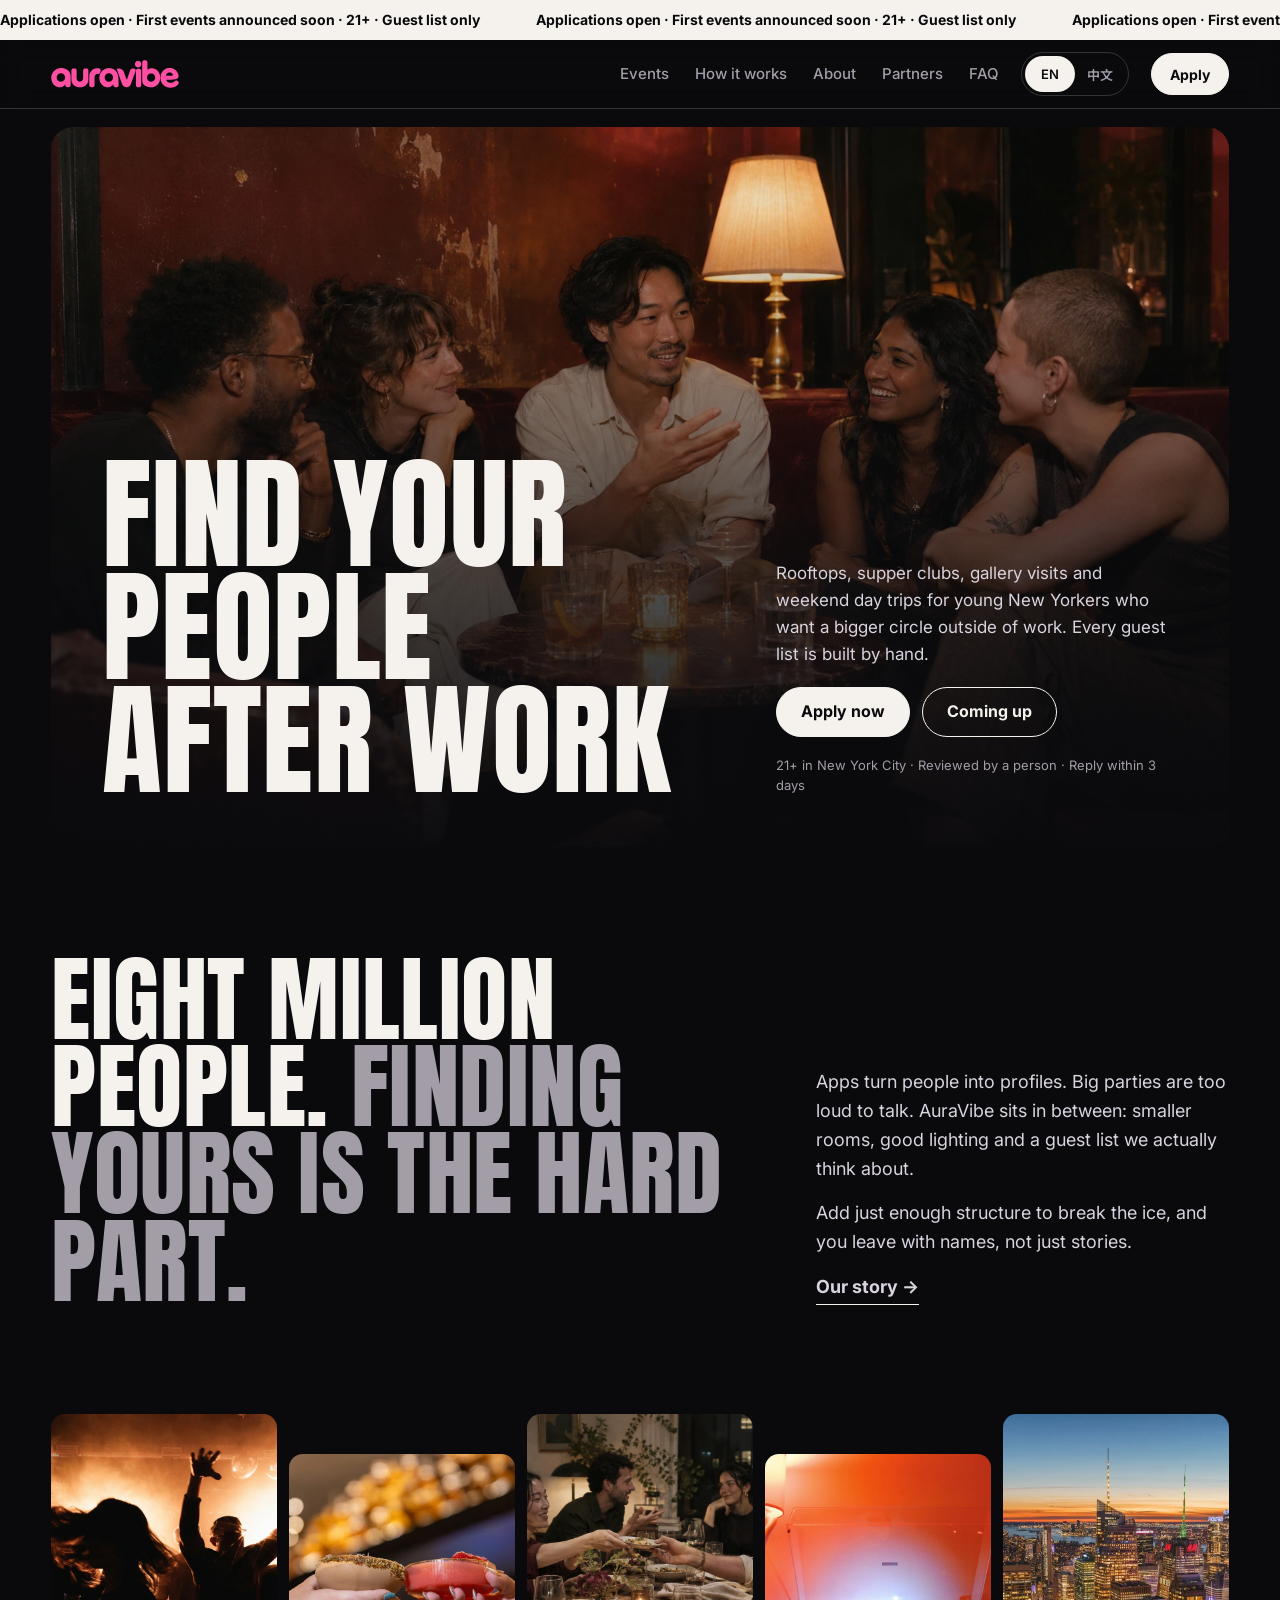
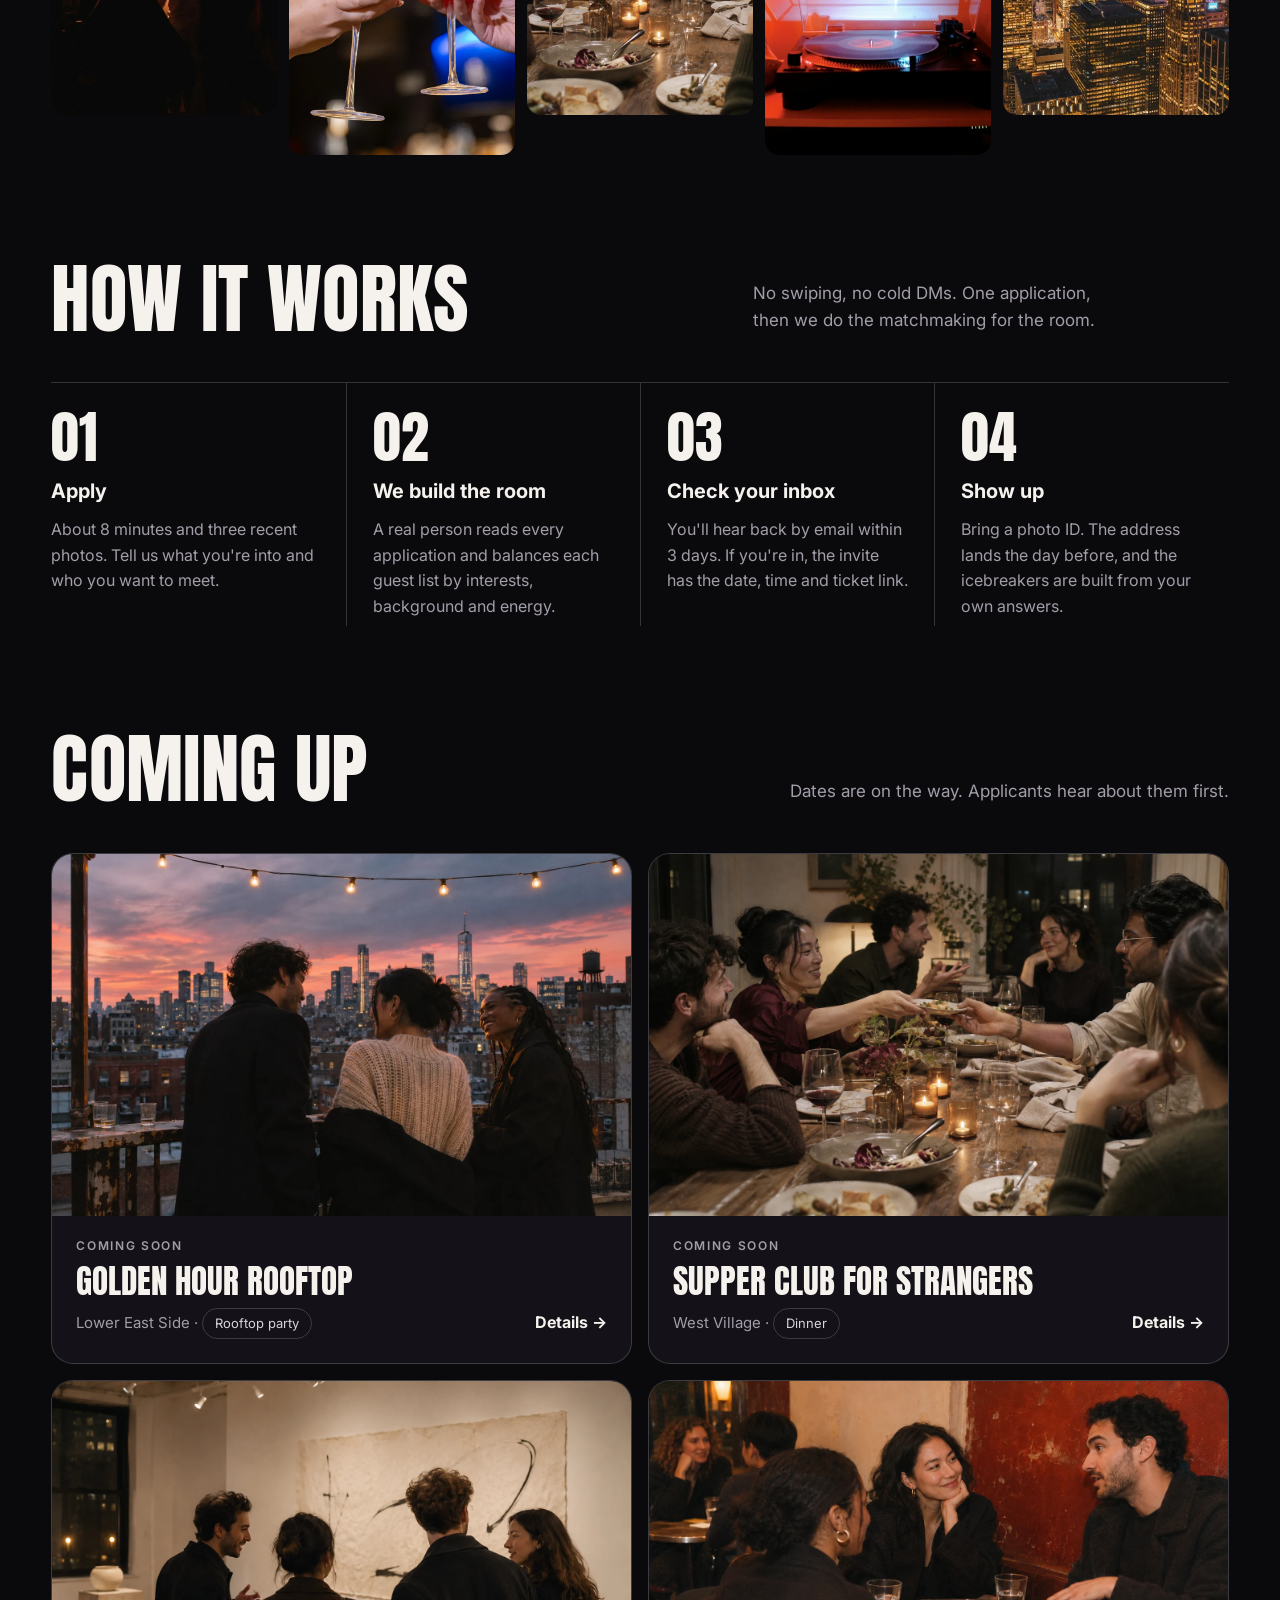
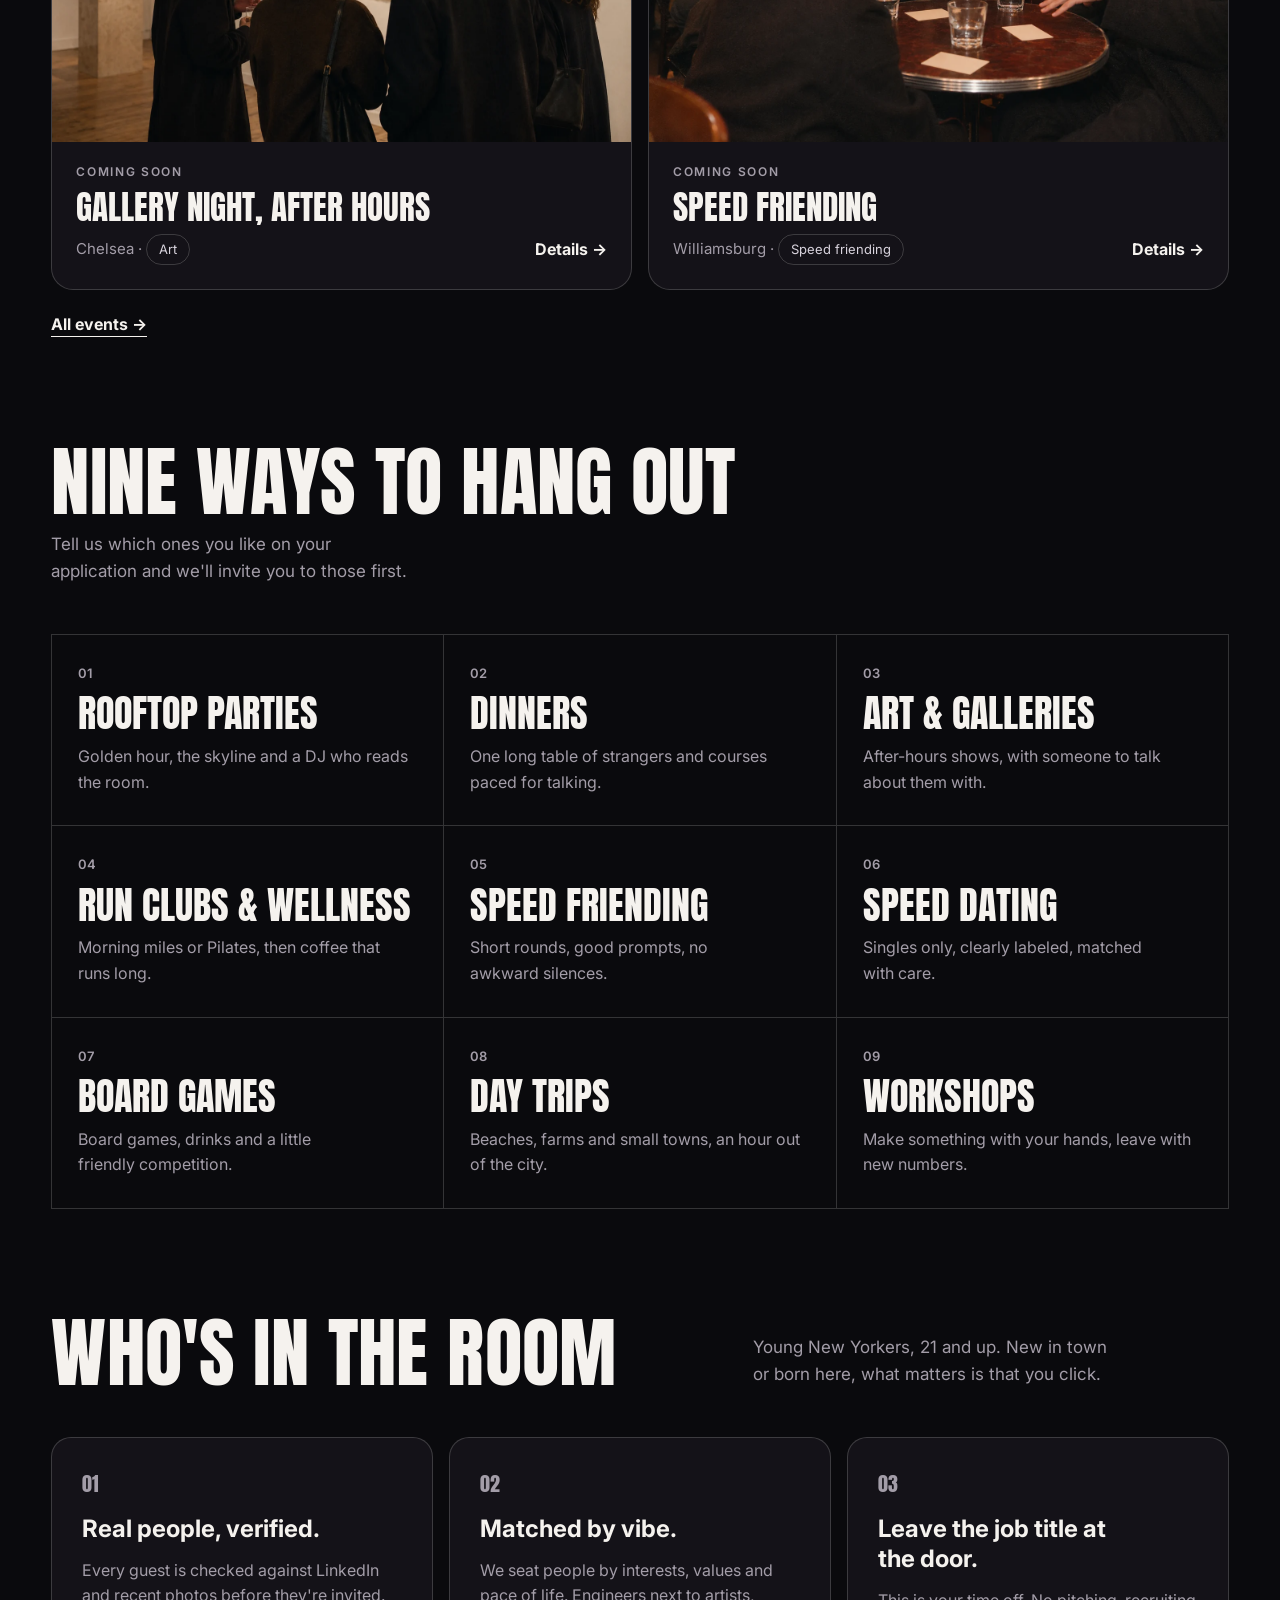
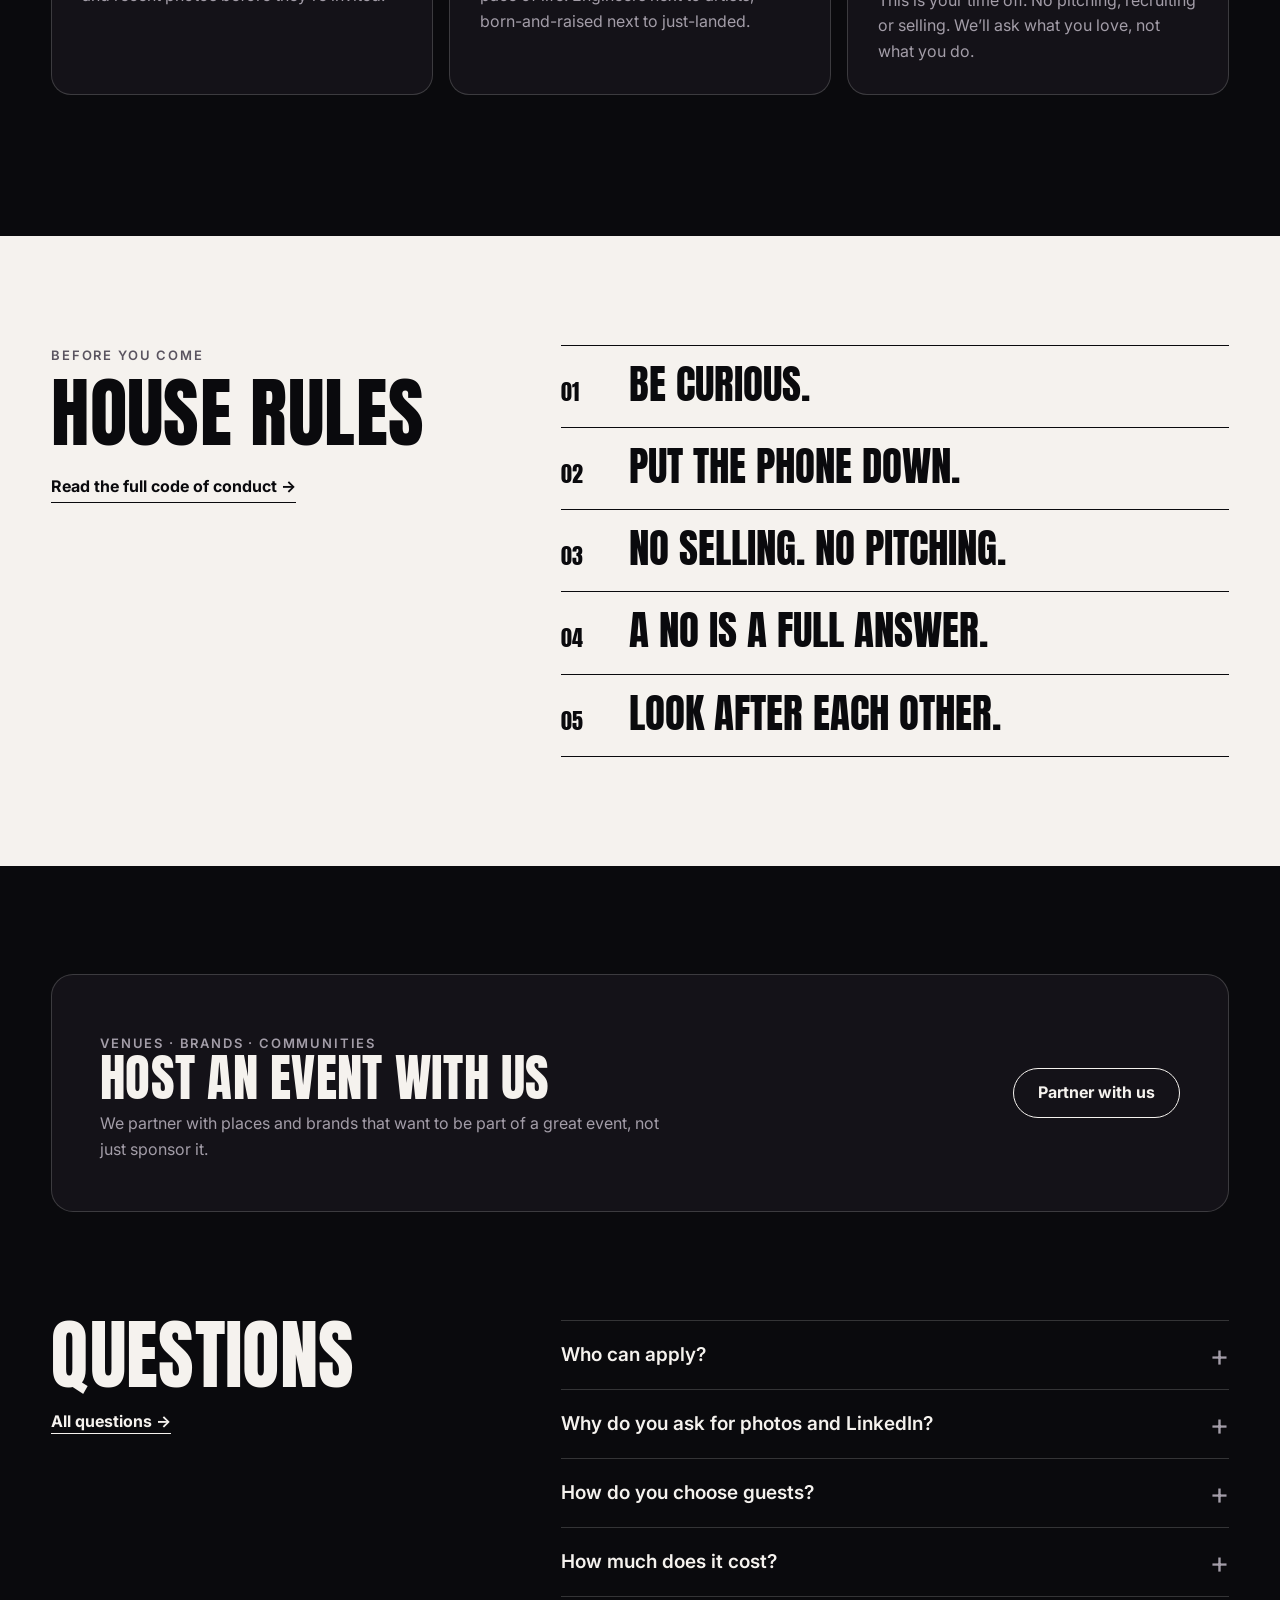
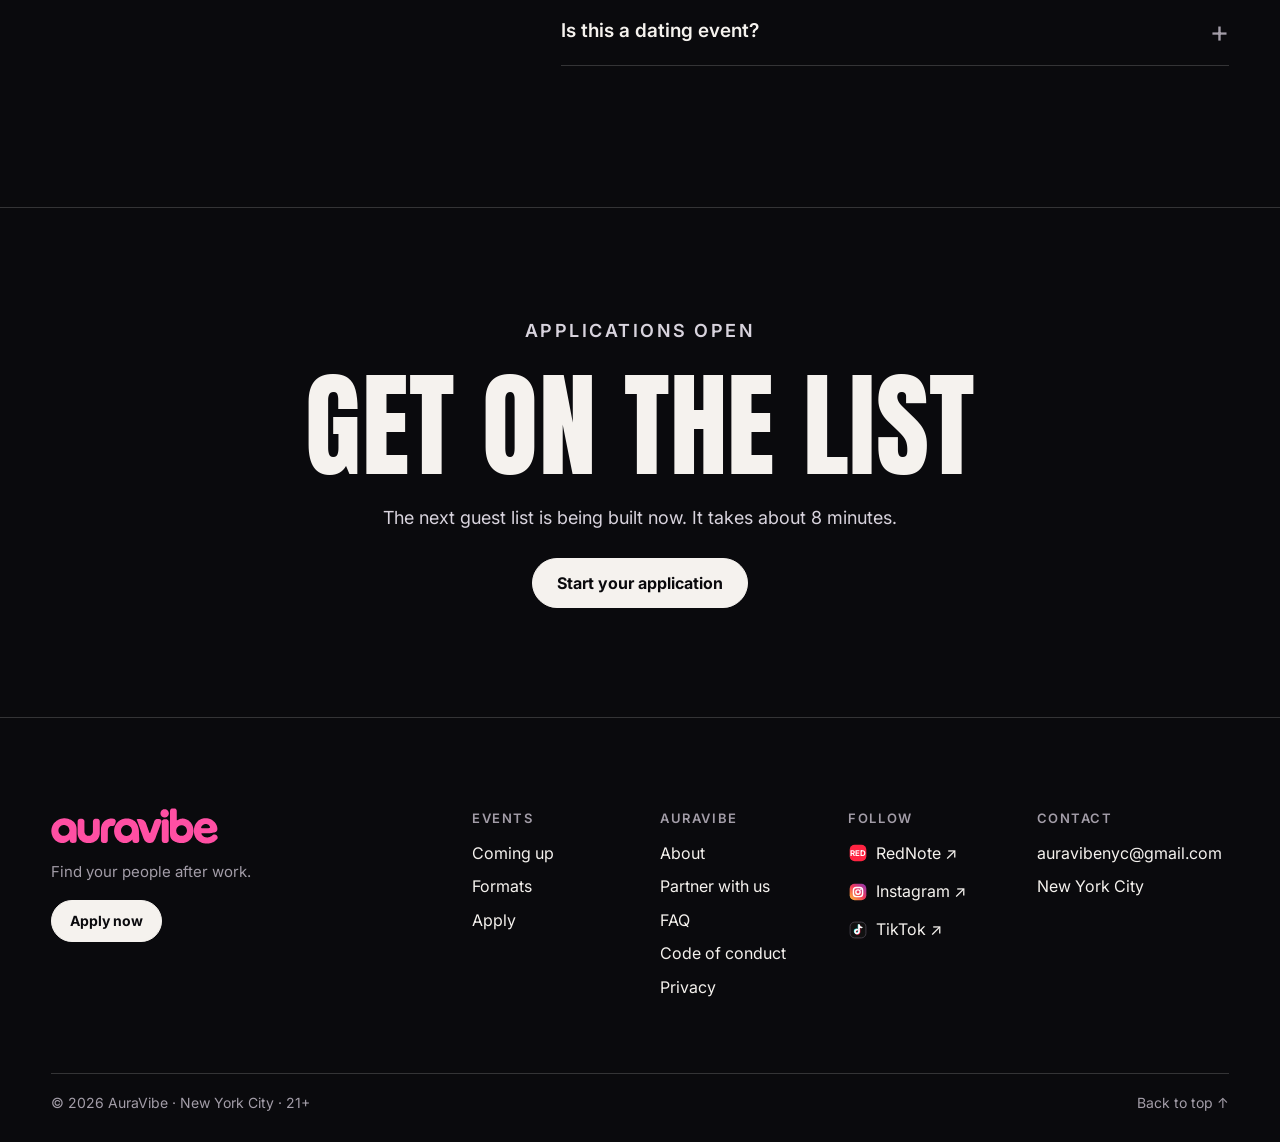
==== index.html @ ad5fdce4 "Link TikTok @fayerr81 in footer, recaps and application success screen Co-Authored-By: Claude Opus 5" ====
<!DOCTYPE html>
<html lang="en" data-lang="en" data-title-en="AuraVibe · Find your people after work" data-title-zh="AuraVibe · 工作之余，找到灵魂契合的人">
<head>
<meta charset="utf-8">
<meta name="viewport" content="width=device-width, initial-scale=1, viewport-fit=cover">
<title>AuraVibe · 工作之余，找到灵魂契合的人 | Find your people after work</title>
<meta name="description" content="AuraVibe 为纽约年轻人办精选社交活动：屋顶派对、私宴、看展、周末出游，工作之余找到灵魂契合的人。Curated social events for young New Yorkers. Apply to get on the guest list.">
<meta property="og:type" content="website">
<meta property="og:site_name" content="AuraVibe">
<meta property="og:title" content="AuraVibe · 工作之余，找到灵魂契合的人 | Find your people after work">
<meta property="og:description" content="AuraVibe 为纽约年轻人办精选社交活动：屋顶派对、私宴、看展、周末出游，工作之余找到灵魂契合的人。Curated social events for young New Yorkers. Apply to get on the guest list.">
<meta property="og:image" content="https://auravibenyc.com/assets/og-cover.png">
<meta property="og:url" content="https://auravibenyc.com/">
<link rel="canonical" href="https://auravibenyc.com/">
<meta name="twitter:card" content="summary_large_image">
<meta name="theme-color" content="#0A0A0D">
<link rel="icon" href="assets/favicon.svg" type="image/svg+xml">
<link rel="apple-touch-icon" href="assets/apple-touch-icon.png">
<link rel="preconnect" href="https://fonts.googleapis.com">
<link rel="preconnect" href="https://fonts.gstatic.com" crossorigin>
<link href="https://fonts.googleapis.com/css2?family=Anton&family=Inter:wght@400;500;600;700&family=Noto+Sans+SC:wght@400;500;700;900&display=swap" rel="stylesheet">
<link rel="stylesheet" href="assets/style.css?v=20261124a">
</head>
<body>
<a class="skip" href="#main">Skip to content</a>
<div class="mq" aria-hidden="true"><div class="tr"><span data-t="en">Applications open · First events announced soon · 21+ · Guest list only</span><span data-t="en">Applications open · First events announced soon · 21+ · Guest list only</span><span data-t="en">Applications open · First events announced soon · 21+ · Guest list only</span><span data-t="en">Applications open · First events announced soon · 21+ · Guest list only</span><span data-t="zh">正在接受申请 · 首批活动即将公布 · 21 岁以上 · 仅限受邀名单</span><span data-t="zh">正在接受申请 · 首批活动即将公布 · 21 岁以上 · 仅限受邀名单</span><span data-t="zh">正在接受申请 · 首批活动即将公布 · 21 岁以上 · 仅限受邀名单</span><span data-t="zh">正在接受申请 · 首批活动即将公布 · 21 岁以上 · 仅限受邀名单</span></div></div>
<header class="nav">
  <div class="wrap pad in">
    <a class="home" href="index.html" aria-label="AuraVibe home"><img class="logo" src="assets/logo-pink.svg" alt="AuraVibe" width="1099" height="239"></a>
    <nav aria-label="Main"><a href="events.html"><span data-t="en">Events</span><span data-t="zh">活动</span></a><a href="index.html#how"><span data-t="en">How it works</span><span data-t="zh">参加流程</span></a><a href="about.html"><span data-t="en">About</span><span data-t="zh">关于我们</span></a><a href="partners.html"><span data-t="en">Partners</span><span data-t="zh">合作</span></a><a href="faq.html"><span data-t="en">FAQ</span><span data-t="zh">常见问题</span></a></nav>
    <div class="lang" role="group" aria-label="Language"><button type="button" data-lang="en" aria-pressed="true">EN</button><button type="button" data-lang="zh" aria-pressed="false">中文</button></div>
    <a class="btn solid" href="apply.html"><span data-t="en">Apply</span><span data-t="zh">申请加入</span></a>
    <button type="button" class="menu-btn" aria-label="Menu" aria-expanded="false" aria-controls="mnav"><svg aria-hidden="true" viewBox="0 0 24 24" fill="none" stroke="currentColor" stroke-width="1.8" stroke-linecap="round"><path d="M4 7h16M4 12h16M4 17h16"/></svg></button>
  </div>
  <div class="mnav wrap pad" id="mnav"><a href="events.html"><span data-t="en">Events</span><span data-t="zh">活动</span></a><a href="index.html#how"><span data-t="en">How it works</span><span data-t="zh">参加流程</span></a><a href="about.html"><span data-t="en">About</span><span data-t="zh">关于我们</span></a><a href="partners.html"><span data-t="en">Partners</span><span data-t="zh">合作</span></a><a href="faq.html"><span data-t="en">FAQ</span><span data-t="zh">常见问题</span></a><a class="btn solid" href="apply.html"><span data-t="en">Apply now</span><span data-t="zh">立即申请</span></a></div>
</header>
<main id="main">

  <section class="hero wrap pad" aria-labelledby="h1">
    <div class="ph photo-frame" data-photo="hero"><img class="photo-img" src="assets/editorial/hero.webp" width="1536" height="1024" alt="Five people talk around a small table in a warmly lit room." data-alt-en="Five people talk around a small table in a warmly lit room." data-alt-zh="五个人在暖光下围着一张小桌聊天。" fetchpriority="high" decoding="async">
      <div class="copy">
        <h1 class="disp" id="h1"><span data-t="en">Find your people after work</span><span data-t="zh">工作之余，<br>找到那些<br>灵魂契合的人</span></h1>
        <div class="pitch">
          <p><span data-t="en">Rooftops, supper clubs, gallery visits and weekend day trips for young New Yorkers who want a bigger circle outside of work. Every guest list is built by hand.</span><span data-t="zh">屋顶派对、私宴、看展、周末出游。为想在工作之余扩大朋友圈的纽约年轻人而办，每一份宾客名单都由我们亲手挑选。</span></p>
          <div class="row"><a class="btn solid" href="apply.html"><span data-t="en">Apply now</span><span data-t="zh">立即申请</span></a><a class="btn ghost" href="events.html"><span data-t="en">Coming up</span><span data-t="zh">即将开放的活动</span></a></div>
          <small><span data-t="en">21+ in New York City · Reviewed by a person · Reply within 3 days</span><span data-t="zh">纽约 21 岁以上 · 真人审核 · 3 天内回复</span></small>
        </div>
      </div>
    </div>
  </section>

  <section class="wrap pad sec" aria-labelledby="mani">
    <div class="mani">
      <h2 class="disp" id="mani"><span data-t="en">Eight million people. <em>Finding yours is the hard part.</em></span><span data-t="zh"><span class="nb">纽约有八百万人，</span><em><span class="nb">找到合拍的那几个，</span><span class="nb">才是难事。</span></em></span></h2>
      <div class="body">
        <p><span data-t="en">Apps turn people into profiles. Big parties are too loud to talk. AuraVibe sits in between: smaller rooms, good lighting and a guest list we actually think about.</span><span data-t="zh">交友软件把人变成资料卡，大派对吵得说不上话。AuraVibe 在两者之间：小一点的场地、好看的灯光，和一份我们认真挑过的宾客名单。</span></p>
        <p><span data-t="en">Add just enough structure to break the ice, and you leave with names, not just stories.</span><span data-t="zh">再加一点恰到好处的破冰设计，让你离开时带走的是名字，而不只是故事。</span></p>
        <a class="arrow" href="about.html" style="align-self:flex-start"><span data-t="en">Our story →</span><span data-t="zh">我们的故事 →</span></a>
      </div>
    </div>
  </section>

  <div class="wrap pad"><figure class="photo-strip"><div class="strip"><div class="ph photo-frame" data-photo="strip1"><img class="photo-img" src="assets/photos/dance-floor.webp" width="675" height="900" alt="People dance in silhouette under warm lights." data-alt-en="People dance in silhouette under warm lights." data-alt-zh="暖光下，舞池里的人们化作剪影。" loading="lazy" decoding="async"></div><div class="ph photo-frame" data-photo="strip2"><img class="photo-img" src="assets/photos/bar-conversation.webp" width="675" height="900" alt="Two hands raise cocktail glasses in a dim bar." data-alt-en="Two hands raise cocktail glasses in a dim bar." data-alt-zh="昏暗的酒吧里，两只手举起鸡尾酒杯。" loading="lazy" decoding="async"></div><div class="ph photo-frame" data-photo="strip3"><img class="photo-img" src="assets/editorial/supper.webp" width="1440" height="960" alt="People pass a plate around a candlelit dinner table." data-alt-en="People pass a plate around a candlelit dinner table." data-alt-zh="几个人围坐在烛光餐桌边传递餐盘。" loading="lazy" decoding="async"></div><div class="ph photo-frame" data-photo="strip4"><img class="photo-img" src="assets/photos/dj-vinyl.webp" width="675" height="900" alt="A record player under deep red light." data-alt-en="A record player under deep red light." data-alt-zh="深红灯光下的黑胶唱机。" loading="lazy" decoding="async"></div><div class="ph photo-frame" data-photo="strip5"><img class="photo-img" src="assets/photos/nyc-at-dusk.webp" width="675" height="900" alt="The Manhattan skyline at dusk." data-alt-en="The Manhattan skyline at dusk." data-alt-zh="黄昏时的曼哈顿天际线。" loading="lazy" decoding="async"></div></div></figure></div>

  <section class="wrap pad sec" id="how" aria-labelledby="how-h">
    <div class="sh"><h2 class="disp" id="how-h"><span data-t="en">How it works</span><span data-t="zh">参加流程</span></h2><p><span data-t="en">No swiping, no cold DMs. One application, then we do the matchmaking for the room.</span><span data-t="zh">不用滑卡，不用尬聊私信。提交一次申请，剩下的组局交给我们。</span></p></div>
    <ol class="steps4"><li><b>01</b><h3><span data-t="en">Apply</span><span data-t="zh">提交申请</span></h3><p><span data-t="en">About 8 minutes and three recent photos. Tell us what you're into and who you want to meet.</span><span data-t="zh">大约 8 分钟，上传 3 张近照。告诉我们你喜欢什么、想认识什么样的人。</span></p></li><li><b>02</b><h3><span data-t="en">We build the room</span><span data-t="zh">我们来组局</span></h3><p><span data-t="en">A real person reads every application and balances each guest list by interests, background and energy.</span><span data-t="zh">每份申请都由真人阅读，再根据兴趣、背景和性格，搭配每一场的宾客名单。</span></p></li><li><b>03</b><h3><span data-t="en">Check your inbox</span><span data-t="zh">查看邮件</span></h3><p><span data-t="en">You'll hear back by email within 3 days. If you're in, the invite has the date, time and ticket link.</span><span data-t="zh">3 天内你会收到邮件。入选的话，邀请函里有日期、时间和购票链接。</span></p></li><li><b>04</b><h3><span data-t="en">Show up</span><span data-t="zh">准时到场</span></h3><p><span data-t="en">Bring a photo ID. The address lands the day before, and the icebreakers are built from your own answers.</span><span data-t="zh">带上有照片的证件。地址会在活动前一天发给你，现场的破冰游戏就取材于你的申请回答。</span></p></li></ol>
  </section>

  <section class="wrap pad" id="nights" aria-labelledby="nights-h">
    <div class="sh"><h2 class="disp" id="nights-h"><span data-t="en">Coming up</span><span data-t="zh">即将开放的活动</span></h2><p><span data-t="en">Dates are on the way. Applicants hear about them first.</span><span data-t="zh">具体日期即将公布，已申请的嘉宾会第一时间收到通知。</span></p></div>
    <div class="evgrid rail"><a class="ev" href="event-golden-hour-rooftop.html"><div class="ph photo-frame" data-photo="ev-golden-hour-rooftop"><img class="photo-img" src="assets/editorial/rooftop.webp" width="1440" height="960" alt="" loading="lazy" decoding="async"></div><div class="body"><span class="d"><span data-t="en">Coming soon</span><span data-t="zh">即将公布</span></span><h3><span data-t="en">Golden Hour Rooftop</span><span data-t="zh">黄昏屋顶派对</span></h3><span class="meta"><span data-t="en">Lower East Side</span><span data-t="zh">下东区</span> · <span class="pill"><span data-t="en">Rooftop party</span><span data-t="zh">屋顶派对</span></span></span><span class="go"><span data-t="en">Details →</span><span data-t="zh">查看详情 →</span></span></div></a><a class="ev" href="event-supper-club-for-strangers.html"><div class="ph photo-frame" data-photo="ev-supper-club-for-strangers"><img class="photo-img" src="assets/editorial/supper.webp" width="1440" height="960" alt="" loading="lazy" decoding="async"></div><div class="body"><span class="d"><span data-t="en">Coming soon</span><span data-t="zh">即将公布</span></span><h3><span data-t="en">Supper Club for Strangers</span><span data-t="zh">陌生人晚宴</span></h3><span class="meta"><span data-t="en">West Village</span><span data-t="zh">西村</span> · <span class="pill"><span data-t="en">Dinner</span><span data-t="zh">晚宴</span></span></span><span class="go"><span data-t="en">Details →</span><span data-t="zh">查看详情 →</span></span></div></a><a class="ev" href="event-gallery-night-after-hours.html"><div class="ph photo-frame" data-photo="ev-gallery-night-after-hours"><img class="photo-img" src="assets/editorial/gallery.webp" width="1440" height="960" alt="" loading="lazy" decoding="async"></div><div class="body"><span class="d"><span data-t="en">Coming soon</span><span data-t="zh">即将公布</span></span><h3><span data-t="en">Gallery Night, After Hours</span><span data-t="zh">闭馆后的画廊夜</span></h3><span class="meta"><span data-t="en">Chelsea</span><span data-t="zh">切尔西</span> · <span class="pill"><span data-t="en">Art</span><span data-t="zh">艺术</span></span></span><span class="go"><span data-t="en">Details →</span><span data-t="zh">查看详情 →</span></span></div></a><a class="ev" href="event-speed-friending.html"><div class="ph photo-frame" data-photo="ev-speed-friending"><img class="photo-img" src="assets/editorial/friending.webp" width="1440" height="960" alt="" loading="lazy" decoding="async"></div><div class="body"><span class="d"><span data-t="en">Coming soon</span><span data-t="zh">即将公布</span></span><h3><span data-t="en">Speed Friending</span><span data-t="zh">极速交友局</span></h3><span class="meta"><span data-t="en">Williamsburg</span><span data-t="zh">威廉斯堡</span> · <span class="pill"><span data-t="en">Speed friending</span><span data-t="zh">快速交友</span></span></span><span class="go"><span data-t="en">Details →</span><span data-t="zh">查看详情 →</span></span></div></a></div>
    <p style="margin-top:22px"><a class="arrow" href="events.html"><span data-t="en">All events →</span><span data-t="zh">全部活动 →</span></a></p>
  </section>

  <section class="wrap pad sec" id="formats" aria-labelledby="formats-h">
    <div class="sh"><h2 class="disp" id="formats-h"><span data-t="en">Nine ways to hang out</span><span data-t="zh">九种玩法</span></h2><p><span data-t="en">Tell us which ones you like on your application and we'll invite you to those first.</span><span data-t="zh">在申请里告诉我们你喜欢哪几种，我们会优先邀请你参加。</span></p></div>
    <div class="formats"><div><small>01</small><h3><span data-t="en">Rooftop parties</span><span data-t="zh">屋顶派对</span></h3><p><span data-t="en">Golden hour, the skyline and a DJ who reads the room.</span><span data-t="zh">黄金时刻、城市天际线，还有一个懂气氛的 DJ。</span></p></div><div><small>02</small><h3><span data-t="en">Dinners</span><span data-t="zh">晚宴</span></h3><p><span data-t="en">One long table of strangers and courses paced for talking.</span><span data-t="zh">一张坐满陌生人的长桌，上菜节奏刚好留给聊天。</span></p></div><div><small>03</small><h3><span data-t="en">Art & galleries</span><span data-t="zh">艺术与看展</span></h3><p><span data-t="en">After-hours shows, with someone to talk about them with.</span><span data-t="zh">闭馆后的展览，看完有人一起聊。</span></p></div><div><small>04</small><h3><span data-t="en">Run clubs & wellness</span><span data-t="zh">跑团与身心</span></h3><p><span data-t="en">Morning miles or Pilates, then coffee that runs long.</span><span data-t="zh">晨跑或普拉提，然后是一杯越聊越久的咖啡。</span></p></div><div><small>05</small><h3><span data-t="en">Speed friending</span><span data-t="zh">快速交友</span></h3><p><span data-t="en">Short rounds, good prompts, no awkward silences.</span><span data-t="zh">短轮次、好话题，不冷场。</span></p></div><div><small>06</small><h3><span data-t="en">Speed dating</span><span data-t="zh">快速约会</span></h3><p><span data-t="en">Singles only, clearly labeled, matched with care.</span><span data-t="zh">仅限单身，提前标明，用心匹配。</span></p></div><div><small>07</small><h3><span data-t="en">Board games</span><span data-t="zh">桌游局</span></h3><p><span data-t="en">Board games, drinks and a little friendly competition.</span><span data-t="zh">桌游、饮料，加一点友好的胜负欲。</span></p></div><div><small>08</small><h3><span data-t="en">Day trips</span><span data-t="zh">一日游</span></h3><p><span data-t="en">Beaches, farms and small towns, an hour out of the city.</span><span data-t="zh">出城一小时，海边、农场和小镇。</span></p></div><div><small>09</small><h3><span data-t="en">Workshops</span><span data-t="zh">手作工作坊</span></h3><p><span data-t="en">Make something with your hands, leave with new numbers.</span><span data-t="zh">亲手做点东西，顺便加上几个新朋友。</span></p></div></div>
  </section>

  <section class="wrap pad" style="padding-bottom:clamp(80px,11vw,160px)" aria-labelledby="room-h">
    <div class="sh"><h2 class="disp" id="room-h"><span data-t="en">Who's in the room</span><span data-t="zh">现场都是谁</span></h2><p><span data-t="en">Young New Yorkers, 21 and up. New in town or born here, what matters is that you click.</span><span data-t="zh">21 岁以上的纽约年轻人。刚来纽约还是土生土长都没关系，重要的是彼此合拍。</span></p></div>
    <div class="room"><div><b>01</b><h3><span data-t="en">Real people, verified.</span><span data-t="zh">真实的人，经过核实。</span></h3><p><span data-t="en">Every guest is checked against LinkedIn and recent photos before they're invited.</span><span data-t="zh">每位嘉宾受邀前，我们都会通过 LinkedIn 和近照核实身份。</span></p></div><div><b>02</b><h3><span data-t="en">Matched by vibe.</span><span data-t="zh">按契合来搭配。</span></h3><p><span data-t="en">We seat people by interests, values and pace of life. Engineers next to artists, born-and-raised next to just-landed.</span><span data-t="zh">我们按兴趣、价值观和生活节奏来搭配。工程师坐在艺术家旁边，土生土长的和刚落地的聊在一起。</span></p></div><div><b>03</b><h3><span data-t="en">Leave the job title at the door.</span><span data-t="zh">职位留在门外。</span></h3><p><span data-t="en">This is your time off. No pitching, recruiting or selling. We’ll ask what you love, not what you do.</span><span data-t="zh">这是你的工作之余。不推销、不拉人、不谈业绩，我们聊你喜欢什么，而不是你做什么。</span></p></div></div>
  </section>

  <section class="rules sec" aria-labelledby="rules-h">
    <div class="wrap pad in">
      <div><p class="eyebrow"><span data-t="en">Before you come</span><span data-t="zh">参加之前</span></p><h2 class="disp" id="rules-h"><span data-t="en">House rules</span><span data-t="zh">现场守则</span></h2>
        <a class="arrow" href="conduct.html"><span data-t="en">Read the full code of conduct →</span><span data-t="zh">阅读完整行为准则 →</span></a></div>
      <ol><li><b>01</b><span data-t="en">Be curious.</span><span data-t="zh">保持好奇。</span></li><li><b>02</b><span data-t="en">Put the phone down.</span><span data-t="zh">放下手机。</span></li><li><b>03</b><span data-t="en">No selling. No pitching.</span><span data-t="zh">不推销，不打广告。</span></li><li><b>04</b><span data-t="en">A no is a full answer.</span><span data-t="zh">尊重每一个“不”。</span></li><li><b>05</b><span data-t="en">Look after each other.</span><span data-t="zh">互相照应。</span></li></ol>
    </div>
  </section>

  <section class="wrap pad sec" aria-label="Partners">
    <div class="band">
      <div><p class="eyebrow"><span data-t="en">Venues · Brands · Communities</span><span data-t="zh">场地 · 品牌 · 社群</span></p><h2 class="disp"><span data-t="en">Host an event with us</span><span data-t="zh">和我们一起办一场</span></h2>
        <p><span data-t="en">We partner with places and brands that want to be part of a great event, not just sponsor it.</span><span data-t="zh">我们想携手的，是愿意真正参与进来、一起把活动办好的场地和品牌，而不只是挂个赞助名。</span></p></div>
      <a class="btn ghost" href="partners.html"><span data-t="en">Partner with us</span><span data-t="zh">携手同行</span></a>
    </div>
  </section>

  <section class="wrap pad faq" style="padding-bottom:clamp(80px,11vw,160px)" aria-labelledby="faq-h">
    <div><h2 class="disp" id="faq-h"><span data-t="en">Questions</span><span data-t="zh">常见问题</span></h2><p style="margin-top:18px"><a class="arrow" href="faq.html"><span data-t="en">All questions →</span><span data-t="zh">全部问题 →</span></a></p></div>
    <div class="qs"><details><summary><span data-t="en">Who can apply?</span><span data-t="zh">谁可以申请？</span></summary><p><span data-t="en">Anyone 21 or older who lives in or around New York. You'll need a valid photo ID at the door.</span><span data-t="zh">年满 21 岁、住在纽约或周边的人都可以申请。入场时需要出示有效的带照片证件。</span></p></details><details><summary><span data-t="en">Why do you ask for photos and LinkedIn?</span><span data-t="zh">为什么需要照片和 LinkedIn？</span></summary><p><span data-t="en">To keep every room real. We use them to confirm you are who you say you are and to check you in. They are never posted or shown to other guests.</span><span data-t="zh">为了保证现场每个人都真实可信。我们只用它们核实身份和入场核对，绝不会公开，也不会给其他嘉宾看。</span></p></details><details><summary><span data-t="en">How do you choose guests?</span><span data-t="zh">你们怎么挑选嘉宾？</span></summary><p><span data-t="en">Someone on our team reads every application and builds each guest list so the room works together: a good mix of interests, backgrounds and personalities. Not getting a spot one time doesn't mean you won't get the next.</span><span data-t="zh">团队成员会逐一阅读申请，让每一场的人彼此聊得来：兴趣、背景和性格都有好的搭配。这一场没排上，不代表下一场也不行。</span></p></details><details><summary><span data-t="en">How much does it cost?</span><span data-t="zh">费用是多少？</span></summary><p><span data-t="en">Each event is ticketed separately. Prices depend on the format and costs, and yours will be in your invite.</span><span data-t="zh">每场活动单独售票，费用会因活动形式和成本而不同，具体写在邀请函里。</span></p></details><details><summary><span data-t="en">Is this a dating event?</span><span data-t="zh">这是相亲活动吗？</span></summary><p><span data-t="en">Mostly no. AuraVibe is about friends and community. Events that are for singles only, like speed dating, are clearly labeled.</span><span data-t="zh">大部分不是。AuraVibe 主要是交朋友、拓展圈子。只限单身参加的活动（比如快速约会）会提前明确标注。</span></p></details></div>
  </section>
  <section class="wrap pad sec cta" aria-labelledby="cta-h"><p class="eyebrow"><span data-t="en">Applications open</span><span data-t="zh">正在接受申请</span></p><h2 class="disp" id="cta-h"><span data-t="en">Get on the list</span><span data-t="zh">申请加入名单</span></h2><p><span data-t="en">The next guest list is being built now. It takes about 8 minutes.</span><span data-t="zh">下一场的宾客名单正在组建中，申请大约只要 8 分钟。</span></p><a class="btn solid" href="apply.html"><span data-t="en">Start your application</span><span data-t="zh">开始申请</span></a></section>

</main>
<div class="mbar" aria-hidden="true"><div class="in"><p><b><span data-t="en">Applications open</span><span data-t="zh">正在接受申请</span></b><small><span data-t="en">About 8 minutes · reply within 3 days</span><span data-t="zh">大约 8 分钟 · 3 天内回复</span></small></p><a class="btn solid" href="apply.html" tabindex="-1"><span data-t="en">Apply</span><span data-t="zh">申请加入</span></a></div></div>
<footer>
  <div class="wrap pad">
    <div class="ftop">
      <div class="fbrand">
        <a class="flogo" href="index.html" aria-label="AuraVibe home"><img src="assets/logo-pink.svg" alt="AuraVibe" width="1099" height="239" loading="lazy"></a>
        <p><span data-t="en">Find your people after work.</span><span data-t="zh">工作之余，找到灵魂契合的人。</span></p>
        <a class="btn solid sm" href="apply.html"><span data-t="en">Apply now</span><span data-t="zh">立即申请</span></a>
      </div>
      <div class="cols">
      <div><h4><span data-t="en">Events</span><span data-t="zh">活动</span></h4><ul><li><a href="events.html"><span data-t="en">Coming up</span><span data-t="zh">即将开放</span></a></li><li><a href="index.html#formats"><span data-t="en">Formats</span><span data-t="zh">活动类型</span></a></li><li><a href="apply.html"><span data-t="en">Apply</span><span data-t="zh">申请加入</span></a></li></ul></div>
      <div><h4><span data-t="en">AuraVibe</span><span data-t="zh">AuraVibe</span></h4><ul><li><a href="about.html"><span data-t="en">About</span><span data-t="zh">关于我们</span></a></li><li><a href="partners.html"><span data-t="en">Partner with us</span><span data-t="zh">合作</span></a></li><li><a href="faq.html">FAQ</a></li><li><a href="conduct.html"><span data-t="en">Code of conduct</span><span data-t="zh">行为准则</span></a></li><li><a href="privacy.html"><span data-t="en">Privacy</span><span data-t="zh">隐私政策</span></a></li></ul></div>
      <div><h4><span data-t="en">Follow</span><span data-t="zh">关注我们</span></h4><ul><li><a class="social" href="https://www.xiaohongshu.com/user/profile/5a4e51594eacab70252dfdb7" target="_blank" rel="noopener"><svg class="ico" aria-hidden="true" viewBox="0 0 24 24"><rect x="2" y="2" width="20" height="20" rx="6" fill="#FF2442"/><text x="12" y="15.6" text-anchor="middle" font-size="9.5" font-weight="700" fill="#fff" font-family="Inter,Arial,sans-serif">RED</text></svg><span class="lbl"><span data-t="en">RedNote</span><span data-t="zh">小红书</span> <span aria-hidden="true">↗</span></span></a></li><li><a class="social" href="https://www.instagram.com/auravibe_nyc/" target="_blank" rel="noopener"><svg class="ico" aria-hidden="true" viewBox="0 0 24 24"><defs><linearGradient id="igg" x1="0" y1="1" x2="1" y2="0"><stop offset="0" stop-color="#FEC53A"/><stop offset=".5" stop-color="#F2385A"/><stop offset="1" stop-color="#8A3AB9"/></linearGradient></defs><rect x="2" y="2" width="20" height="20" rx="6" fill="url(#igg)"/><rect x="6.5" y="6.5" width="11" height="11" rx="3.4" fill="none" stroke="#fff" stroke-width="1.7"/><circle cx="12" cy="12" r="2.6" fill="none" stroke="#fff" stroke-width="1.7"/><circle cx="15.4" cy="8.6" r=".9" fill="#fff"/></svg><span class="lbl">Instagram <span aria-hidden="true">↗</span></span></a></li><li><a class="social" href="https://www.tiktok.com/@fayerr81" target="_blank" rel="noopener"><svg class="ico" aria-hidden="true" viewBox="0 0 24 24"><rect x="2.5" y="2.5" width="19" height="19" rx="5.5" fill="#111" stroke="#4a4550"/><g transform="translate(12 12)"><path d="M1.2-6.2v8.1a2.35 2.35 0 1 1-2.1-2.33" fill="none" stroke="#25F4EE" stroke-width="1.9" transform="translate(-.6 -.5)"/><path d="M1.2-6.2v8.1a2.35 2.35 0 1 1-2.1-2.33" fill="none" stroke="#FE2C55" stroke-width="1.9" transform="translate(.6 .5)"/><path d="M1.2-6.2v8.1a2.35 2.35 0 1 1-2.1-2.33M1.2-6.2c.3 1.9 1.6 3.1 3.4 3.2" fill="none" stroke="#fff" stroke-width="1.9" stroke-linecap="round"/></g></svg><span class="lbl">TikTok <span aria-hidden="true">↗</span></span></a></li></ul></div>
      <div><h4><span data-t="en">Contact</span><span data-t="zh">联系</span></h4><ul><li><a href="mailto:auravibenyc@gmail.com">auravibenyc@gmail.com</a></li><li><span data-t="en">New York City</span><span data-t="zh">纽约</span></li></ul></div>
    </div>
    </div>
    <div class="bar"><span><span data-t="en">© 2026 AuraVibe · New York City · 21+</span><span data-t="zh">© 2026 AuraVibe · 纽约 · 21 岁以上</span></span><a href="#" class="totop"><span data-t="en">Back to top ↑</span><span data-t="zh">回到顶部 ↑</span></a></div>
  </div>
</footer>
<script src="assets/app.js?v=20261124a"></script>
</body>
</html>
---- assets/style.css ----
/* VOICE a night out you have to be on the list for; hushed, cinematic, confident
   IDEA a film title sequence: black screen, one pink title card (the logo), cream condensed credits
   COLOUR black #0A0A0D, cream #F5F2EE for every control, pink #FF4FA3 reserved for the logo alone
   TYPE Anton headlines (Noto Sans SC 900 in Chinese), Inter text */
:root{color-scheme:dark;--bg:#0A0A0D;--panel:#141218;--panel2:#1B1720;--ink:#F5F2EE;--soft:#D8D3DD;--mute:#A39DA8;--line:rgba(245,242,238,.18);--pink:#FF4FA3;--err:#FF8A8A;--field:#0E0D12;--fline:#3A3540}
:root[data-lang=en] [data-t=zh],:root[data-lang=zh] [data-t=en]{display:none!important}
*{box-sizing:border-box;min-width:0}
[hidden]{display:none!important}
html{background:var(--bg);scroll-padding-top:84px}
body{margin:0;background:var(--bg);color:var(--ink);font:16px/1.6 Inter,"Noto Sans SC",system-ui,sans-serif;overflow-x:clip;-webkit-font-smoothing:antialiased}
a{color:inherit}
p{margin:0}
h1,h2,h3,h4{margin:0;font-weight:400}
img{max-width:100%}
.disp{font-family:Anton,"Noto Sans SC",Impact,sans-serif;text-transform:uppercase;line-height:.92;letter-spacing:.005em;text-wrap:balance}
:root[data-lang=zh] .disp{font-weight:900;line-height:1.14;letter-spacing:.02em}
.logo{display:block;height:auto}
.wrap{max-width:1320px;margin:0 auto}
.pad{padding-left:max(4vw,18px,env(safe-area-inset-left,0px));padding-right:max(4vw,18px,env(safe-area-inset-right,0px))}
.sec{padding-block:clamp(80px,11vw,160px)}
.eyebrow{font-size:13px;font-weight:600;letter-spacing:.14em;text-transform:uppercase;color:var(--mute)}
:root[data-lang=zh] .eyebrow{letter-spacing:.08em}
.btn{display:inline-flex;align-items:center;justify-content:center;gap:8px;min-height:50px;padding:0 24px;border-radius:999px;border:1.5px solid var(--ink);font:700 16px/1.1 Inter,"Noto Sans SC",sans-serif;text-decoration:none;cursor:pointer;transition:background .15s,color .15s;white-space:nowrap}
.solid{background:var(--ink);color:var(--bg)}
.solid:hover{background:#fff}
.ghost{background:transparent;color:var(--ink)}
.ghost:hover{background:rgba(245,242,238,.1)}
.btn[disabled]{opacity:.55;cursor:progress}
:focus-visible{outline:2px solid var(--ink);outline-offset:3px}
.arrow{font-weight:700;text-decoration:none;border-bottom:1.5px solid var(--ink);padding-bottom:2px}
.arrow:hover{color:#fff}

/* marquee */
.mq{background:var(--ink);color:var(--bg);overflow:hidden;white-space:nowrap;font-weight:700;font-size:14px;padding:9px 0}
.mq .tr{display:inline-flex}
.mq span{padding-right:56px}
@media(prefers-reduced-motion:no-preference){.mq .tr{animation:mq 38s linear infinite}}
@keyframes mq{to{transform:translateX(-50%)}}

/* nav */
.nav{position:sticky;top:0;z-index:30;background:rgba(10,10,13,.9);backdrop-filter:blur(12px);-webkit-backdrop-filter:blur(12px);border-bottom:1px solid var(--line)}
.nav .in{display:flex;align-items:center;gap:22px;min-height:68px}
.nav .home{display:block;width:128px;flex:none}
.nav nav{display:flex;gap:26px;margin-left:auto;font-weight:500;font-size:15px}
.nav nav a{text-decoration:none;color:var(--mute)}
.nav nav a:hover,.nav nav a[aria-current=page]{color:var(--ink)}
.lang{display:inline-flex;border:1px solid var(--line);border-radius:999px;padding:3px;flex:none}
.lang button{min-height:36px;min-width:50px;border:0;border-radius:999px;background:transparent;color:var(--mute);font:600 13px Inter,"Noto Sans SC",sans-serif;cursor:pointer}
.lang button[aria-pressed=true]{background:var(--ink);color:var(--bg)}
.nav .btn{min-height:42px;padding:0 18px;font-size:14px}
@media(max-width:900px){.nav nav{display:none}.nav .lang{margin-left:auto}}
@media(max-width:440px){.nav .btn{display:none}.nav .home{width:110px}}

/* photo slots */
.ph{position:relative;background:var(--panel2) center/cover no-repeat;overflow:hidden}
.ph::after{content:"";position:absolute;inset:0;background:radial-gradient(120% 80% at 30% 20%,rgba(255,255,255,.05),transparent 60%);pointer-events:none}
.ph.has-img::after{background:linear-gradient(to top,rgba(10,10,13,.82),rgba(10,10,13,.1) 55%)}
.ph.has-img .tagph{display:none}
.tagph{position:absolute;z-index:1;font-size:12px;line-height:1.45;color:var(--soft);background:rgba(10,10,13,.72);border:1px solid var(--line);border-radius:10px;padding:8px 12px;max-width:340px}
.photo-frame::after{display:none}
.photo-frame.has-img>.photo-img{display:none}
.photo-img{display:block;position:absolute;inset:0;width:100%;height:100%;object-fit:cover;object-position:var(--photo-position,center)}
.photo-label{position:absolute;top:14px;right:14px;z-index:1;padding:4px 9px;border-radius:999px;background:rgba(10,10,13,.82);color:var(--ink);font-size:11px;line-height:1.45}
.photo-strip{margin:0}
.photo-strip figcaption{margin-top:8px;color:var(--mute);font-size:12px;text-align:right}

/* hero */
.hero{padding-top:18px}
.hero>.ph{border-radius:22px;min-height:min(80svh,740px);display:flex;flex-direction:column;justify-content:flex-end}
.hero>.ph>.tagph{top:20px;left:20px}
.hero>.photo-frame{background-color:var(--bg);--photo-position:center 42%}
.hero>.photo-frame::after{display:block;background:linear-gradient(to bottom,rgba(10,10,13,.04) 12%,rgba(10,10,13,.7) 62%,rgba(10,10,13,.98) 100%)}
.hero .copy{position:relative;z-index:1;display:grid;grid-template-columns:minmax(0,1.6fr) minmax(0,1fr);gap:32px;align-items:end;padding:clamp(24px,4vw,56px)}
.hero h1{font-size:clamp(64px,9.6vw,152px)}
:root[data-lang=zh] .hero h1{font-size:clamp(46px,6.4vw,98px)}
.hero .pitch{display:flex;flex-direction:column;gap:18px}
.hero .pitch p{color:var(--soft);font-size:17px;max-width:30em}
.row{display:flex;flex-wrap:wrap;gap:12px}
.hero small{color:var(--mute);font-size:13px}
@media(max-width:820px){
  .hero .copy{grid-template-columns:minmax(0,1fr)}
  .hero>.photo-frame:not(.has-img){--hero-photo-height:clamp(160px,49vw,350px);--photo-position:center 52%;min-height:0;padding-top:var(--hero-photo-height)}
  .hero>.photo-frame:not(.has-img)>.photo-img,.hero>.photo-frame:not(.has-img)::after{height:calc(var(--hero-photo-height) + 52px)}
  .hero>.photo-frame:not(.has-img)::after{background:linear-gradient(to bottom,transparent 62%,var(--bg))}
}

/* manifesto */
.mani{display:grid;grid-template-columns:minmax(0,1.7fr) minmax(0,1fr);gap:clamp(28px,5vw,80px);align-items:end}
.mani h2{font-size:clamp(48px,7.4vw,120px);text-wrap:pretty}
:root[data-lang=zh] .mani h2{font-size:clamp(34px,5vw,76px)}
.mani h2 em{font-style:normal;color:var(--mute)}
.mani .body{display:flex;flex-direction:column;gap:16px;color:var(--soft);font-size:18px}
@media(max-width:860px){.mani{grid-template-columns:minmax(0,1fr)}}

/* strip */
.strip{display:grid;grid-template-columns:repeat(5,minmax(0,1fr));gap:12px}
.strip .ph{aspect-ratio:3/4;border-radius:14px}
.strip .ph:nth-child(even){margin-top:40px}
.strip .tagph{left:10px;bottom:10px;right:10px;font-size:11px}
@media(max-width:700px){.strip{grid-template-columns:repeat(2,minmax(0,1fr))}.strip .ph:nth-child(even){margin-top:0}.strip .ph:nth-child(5){display:none}}

/* section heads */
.sh{display:flex;flex-wrap:wrap;align-items:flex-end;justify-content:space-between;gap:14px 40px;margin-bottom:clamp(28px,4vw,48px)}
.sh h2{font-size:clamp(48px,6vw,96px)}
:root[data-lang=zh] .sh h2{font-size:clamp(36px,4.2vw,64px)}
.sh p{color:var(--mute);max-width:30em}

/* how */
.steps4{list-style:none;margin:0;padding:0;display:grid;grid-template-columns:repeat(4,minmax(0,1fr));gap:0;border-top:1px solid var(--line)}
.steps4 li{padding:26px 26px 6px 0;display:flex;flex-direction:column;gap:10px}
.steps4 li+li{padding-left:26px;border-left:1px solid var(--line)}
.steps4 b{font-family:Anton,sans-serif;font-weight:400;font-size:56px;line-height:1}
.steps4 h3{font-weight:700;font-size:20px}
.steps4 p{color:var(--mute)}
@media(max-width:900px){.steps4{grid-template-columns:repeat(2,minmax(0,1fr))}.steps4 li:nth-child(3){padding-left:0;border-left:0}.steps4 li:nth-child(n+3){border-top:1px solid var(--line)}}
@media(max-width:560px){.steps4{grid-template-columns:minmax(0,1fr)}.steps4 li+li{padding-left:0;border-left:0;border-top:1px solid var(--line)}.steps4 li{padding-bottom:22px}}

/* nights */
.nights a.r{display:grid;grid-template-columns:190px minmax(0,1fr) 180px 170px 90px;gap:24px;align-items:center;padding:26px 0;border-top:1px solid var(--line);text-decoration:none}
.nights a.r:last-child{border-bottom:1px solid var(--line)}
.nights a.r:hover{background:rgba(245,242,238,.03)}
.nights .d{font-family:Anton,"Noto Sans SC",sans-serif;font-size:50px;line-height:1}
.nights .t{font-size:clamp(20px,2.2vw,28px);font-weight:700}
.nights .w,.nights .k{color:var(--mute)}
.nights .k span{border:1px solid var(--line);border-radius:999px;padding:4px 12px;font-size:13px;white-space:nowrap}
.nights .go{font-weight:700;text-align:right}
@media(max-width:900px){.nights a.r{grid-template-columns:minmax(0,1fr) auto;gap:6px 14px}.nights .d{font-size:38px;grid-column:1/-1}.nights .t,.nights .w,.nights .k{grid-column:1}.nights .go{grid-row:2/5;grid-column:2;align-self:center}}

/* formats */
.formats{display:grid;grid-template-columns:repeat(3,minmax(0,1fr));border-top:1px solid var(--line);border-left:1px solid var(--line)}
.formats div{padding:28px 26px 30px;border-right:1px solid var(--line);border-bottom:1px solid var(--line);display:flex;flex-direction:column;gap:12px;min-height:220px}
.formats small{font-size:13px;color:var(--mute);font-weight:600}
.formats h3{font-family:Anton,"Noto Sans SC",sans-serif;text-transform:uppercase;font-size:clamp(30px,3vw,44px);line-height:.95}
:root[data-lang=zh] .formats h3{font-weight:900;font-size:clamp(24px,2.4vw,34px);line-height:1.2}
.formats p{color:var(--mute);margin-top:auto}
@media(max-width:860px){.formats{grid-template-columns:repeat(2,minmax(0,1fr))}}
@media(max-width:520px){.formats{grid-template-columns:minmax(0,1fr)}.formats div{min-height:0}}

/* room */
.room{display:grid;grid-template-columns:repeat(3,minmax(0,1fr));gap:16px}
.room div{background:var(--panel);border:1px solid var(--line);border-radius:20px;padding:30px;display:flex;flex-direction:column;gap:14px}
.room b{font-family:Anton,sans-serif;font-weight:400;font-size:20px;color:var(--mute)}
.room h3{font-size:24px;font-weight:700;line-height:1.25}
.room p{color:var(--mute)}
@media(max-width:860px){.room{grid-template-columns:minmax(0,1fr)}}

/* rules band (cream intermission) */
.rules{background:var(--ink);color:var(--bg)}
.rules .in{display:grid;grid-template-columns:minmax(0,.8fr) minmax(0,1.2fr);gap:clamp(28px,5vw,80px)}
.rules .eyebrow{color:#5A5460}
.rules h2{font-size:clamp(48px,6vw,96px);margin-top:12px}
:root[data-lang=zh] .rules h2{font-size:clamp(36px,4.2vw,64px)}
.rules ol{list-style:none;margin:0;padding:0;border-top:1.5px solid var(--bg)}
.rules li{display:grid;grid-template-columns:56px minmax(0,1fr);gap:12px;align-items:baseline;padding:18px 0;border-bottom:1.5px solid var(--bg)}
.rules li b{font-family:Anton,sans-serif;font-weight:400;font-size:22px}
.rules li span{font-family:Anton,"Noto Sans SC",sans-serif;text-transform:uppercase;font-size:clamp(28px,3.2vw,46px);line-height:1}
:root[data-lang=zh] .rules li span{font-weight:900;font-size:clamp(24px,2.6vw,36px);line-height:1.2}
.rules .arrow{display:inline-block;margin-top:26px;border-color:var(--bg)}
.rules .arrow:hover{color:#000}
.rules :focus-visible{outline-color:var(--bg)}
@media(max-width:860px){.rules .in{grid-template-columns:minmax(0,1fr)}}

/* faq */
.faq{display:grid;grid-template-columns:minmax(0,.8fr) minmax(0,1.2fr);gap:clamp(24px,5vw,80px)}
.faq h2{font-size:clamp(48px,6vw,96px)}
:root[data-lang=zh] .faq h2{font-size:clamp(36px,4.2vw,64px)}
@media(max-width:860px){.faq{grid-template-columns:minmax(0,1fr)}}
.qs{border-top:1px solid var(--line)}
details{border-bottom:1px solid var(--line)}
summary{cursor:pointer;list-style:none;display:flex;justify-content:space-between;gap:16px;align-items:center;min-height:68px;font-weight:600;font-size:clamp(17px,1.6vw,19px)}
summary::-webkit-details-marker{display:none}
summary::after{content:"+";flex:none;font:400 30px/1 Inter,sans-serif;color:var(--mute)}
details[open] summary::after{content:"\2212"}
details p{padding:0 0 22px;color:var(--mute);max-width:44em}

/* final cta */
.cta{border-top:1px solid var(--line);text-align:center;display:flex;flex-direction:column;align-items:center;gap:26px}
.cta h2{font-size:clamp(56px,9vw,150px)}
:root[data-lang=zh] .cta h2{font-size:clamp(40px,6vw,96px)}
.cta p{color:var(--soft);font-size:18px;max-width:30em}

/* footer */
footer{border-top:1px solid var(--line);padding-top:clamp(48px,7vw,90px);padding-bottom:28px}
footer .cols{display:grid;grid-template-columns:repeat(4,minmax(0,1fr));gap:28px;margin-bottom:clamp(40px,6vw,80px)}
footer h4{font-size:13px;font-weight:600;letter-spacing:.12em;text-transform:uppercase;color:var(--mute);margin-bottom:12px}
footer ul{list-style:none;margin:0;padding:0;display:flex;flex-direction:column;gap:8px}
footer ul a{text-decoration:none}
footer ul a:hover{text-decoration:underline}
footer ul a,footer ul li{overflow-wrap:anywhere}
footer .big{width:100%}
footer .bar{display:flex;flex-wrap:wrap;justify-content:space-between;gap:14px 28px;margin-top:32px;padding-top:18px;border-top:1px solid var(--line);font-size:14px;color:var(--mute)}
@media(max-width:760px){footer .cols{grid-template-columns:repeat(2,minmax(0,1fr))}}

/* sub pages */
.page-hd{padding-top:clamp(56px,8vw,110px);padding-bottom:clamp(28px,4vw,48px)}
.page-hd h1{font-size:clamp(60px,9vw,150px);margin-top:14px}
:root[data-lang=zh] .page-hd h1{font-size:clamp(44px,6vw,96px)}
.page-hd p.lead{color:var(--soft);font-size:18px;max-width:34em;margin-top:22px}
.facts{display:flex;flex-wrap:wrap;gap:10px;margin-top:24px}
.facts span{border:1px solid var(--line);border-radius:999px;padding:8px 16px;font-weight:600;font-size:14px}
.article{max-width:820px;padding-bottom:clamp(80px,10vw,140px)}
.article section{padding:30px 0;border-top:1px solid var(--line);display:grid;grid-template-columns:70px minmax(0,1fr);gap:16px}
.article section>b{font-family:Anton,sans-serif;font-weight:400;font-size:28px;line-height:1.1;color:var(--mute)}
.article h2{font-size:24px;font-weight:700;margin-bottom:10px;line-height:1.3}
.article p,.article li{color:var(--soft)}
.article ul{margin:8px 0 0;padding-left:20px;display:flex;flex-direction:column;gap:6px}
.article .note{margin-top:28px;padding:16px 18px;border:1px solid var(--line);border-radius:14px;color:var(--mute);font-size:15px}
@media(max-width:560px){.article section{grid-template-columns:minmax(0,1fr);gap:6px}}

/* form */
.formcard{background:var(--panel);border:1px solid var(--line);border-radius:22px;max-width:900px;margin:0 auto clamp(80px,10vw,140px);overflow:hidden}
.ftabs{list-style:none;margin:0;padding:0;display:grid;grid-template-columns:repeat(6,minmax(0,1fr));border-bottom:1px solid var(--line)}
.ftabs li{padding:15px 4px 13px;text-align:center;font-size:14px;font-weight:600;color:var(--mute);border-bottom:2px solid transparent}
.ftabs li.on{color:var(--ink);border-bottom-color:var(--ink)}
.ftabs li.done{color:var(--soft)}
@media(max-width:700px){.ftabs li:not(.on) .lbl{display:none}.ftabs li:not(.on)::before{content:attr(data-n)}.ftabs li{font-size:13px}}
.panel{padding:clamp(22px,4vw,44px)}
.panel .ptitle{font-size:clamp(36px,4.4vw,56px)}
:root[data-lang=zh] .panel .ptitle{font-size:clamp(28px,3.2vw,40px)}
.pnote{color:var(--mute);margin-top:12px;max-width:48em}
.fields{display:grid;gap:28px;margin-top:30px}
.two{display:grid;grid-template-columns:minmax(0,1fr) minmax(0,1fr);gap:28px}
.two>.q{display:grid;grid-row:span 4;grid-template-rows:subgrid;row-gap:0;align-content:start}
.two>.q>.hint{align-self:start}
@media(max-width:620px){.two{grid-template-columns:minmax(0,1fr)}}
.lb{display:flex;gap:10px;align-items:baseline;font-weight:600;margin-bottom:8px;padding:0;line-height:1.4}
.lb .n{flex:none;min-width:24px;color:var(--mute);font-weight:600;font-size:14px}
.lb .tx{flex:1}
fieldset{border:0;margin:0;padding:0}
legend{padding:0;width:100%}
.req{color:var(--err);margin-left:3px}
.tag{font-style:normal;font-weight:500;color:var(--mute);font-size:12px;margin-left:8px;border:1px solid var(--line);border-radius:999px;padding:1px 8px;white-space:nowrap}
.hint{font-size:14px;color:var(--mute);margin:-2px 0 10px 34px}
.q>input,.q>textarea,.q>select,.q .ctl{margin-left:34px;width:calc(100% - 34px)}
.q>.chips,.q>.err,.q>.count,.q>.otherin{margin-left:34px}
.q>.otherin{width:min(360px,calc(100% - 34px));margin-top:10px}
@media(max-width:520px){.hint,.q>.chips,.q>.err,.q>.count,.q>.otherin{margin-left:0}.q>input,.q>textarea,.q>select,.q .ctl{margin-left:0;width:100%}.q>.otherin{width:100%}}
input[type=text],input[type=email],input[type=tel],input[type=date],select,textarea{width:100%;font:16px Inter,"Noto Sans SC",sans-serif;color:var(--ink);background:var(--field);border:1px solid var(--fline);border-radius:12px;padding:12px 14px;min-height:50px;color-scheme:dark}
input::placeholder,textarea::placeholder{color:#7A7482}
textarea{resize:vertical}
input:focus-visible,select:focus-visible,textarea:focus-visible{outline:2px solid var(--ink);outline-offset:1px}
.bad input:not(.vh):not([type=checkbox]):not([type=radio]),.bad select,.bad textarea,.bad .drop{border-color:var(--err)}
.err{color:var(--err);font-size:14px;margin-top:6px}
.err:empty{display:none}
.chips{display:flex;flex-wrap:wrap;gap:8px}
.chips.grid3{display:grid;grid-template-columns:repeat(3,minmax(0,1fr))}
.chips.grid2{display:grid;grid-template-columns:repeat(2,minmax(0,1fr))}
@media(max-width:620px){.chips.grid3{grid-template-columns:repeat(2,minmax(0,1fr))}.chips.grid2{grid-template-columns:minmax(0,1fr)}}
.chip{position:relative;cursor:pointer;display:block}
.chip input{position:absolute;opacity:0;width:1px;height:1px}
.chip>span{display:flex;align-items:center;min-height:44px;height:100%;padding:8px 16px;border:1px solid var(--fline);border-radius:999px;font-size:15px;line-height:1.3}
.chips.grid3 .chip>span,.chips.grid2 .chip>span{border-radius:12px}
.chip:hover>span{border-color:var(--mute)}
.chip input:checked+span{background:var(--ink);border-color:var(--ink);color:var(--bg);font-weight:600}
.chip input:focus-visible+span{outline:2px solid var(--ink);outline-offset:2px}
.chip input:disabled+span{opacity:.4;cursor:not-allowed}
.check{display:flex;gap:14px;align-items:flex-start;cursor:pointer;padding:16px 0;border-top:1px solid var(--line)}
.check input{width:22px;height:22px;margin:2px 0 0;flex:none;accent-color:var(--ink)}
.check a{color:var(--ink);font-weight:600}
.check .n{color:var(--mute);font-size:14px;min-width:24px;font-weight:600;padding-top:2px}
.consents .q:last-of-type .check{border-bottom:1px solid var(--line)}
.slots{display:grid;grid-template-columns:repeat(3,minmax(0,1fr));gap:14px}
.drop .txt{display:flex;flex-direction:column;gap:6px}
.drop{display:flex;flex-direction:column;gap:8px;border:1px dashed #5A5462;border-radius:16px;padding:12px;cursor:pointer;height:100%}
.drop:hover{border-color:var(--mute)}
.pv{aspect-ratio:3/4;border-radius:10px;background:var(--field);display:grid;place-items:center;overflow:hidden;color:var(--mute)}
.pv img{width:100%;height:100%;object-fit:cover}
.pv small{padding:10px;text-align:center;overflow-wrap:anywhere;font-size:13px}
@media(max-width:620px){.slots{grid-template-columns:minmax(0,1fr)}.drop{flex-direction:row;align-items:center;gap:14px}.drop .pv{width:96px;flex:none}}
.sl{font-weight:600;font-size:15px}
.drop .hint{margin:0}
.vh{position:absolute;width:1px;height:1px;opacity:0;pointer-events:none}
.more{display:inline-flex;align-items:center;gap:8px;min-height:46px;padding:0 18px;border:1px solid var(--fline);border-radius:999px;font-weight:600;cursor:pointer}
.more:hover{border-color:var(--mute)}
.thumbs{display:flex;flex-wrap:wrap;gap:10px;margin-top:12px}
.thumbs .pv{width:84px}
.count{font-size:13px;color:var(--mute);text-align:right;margin-top:4px}
.count.over{color:var(--err)}
.prompt{background:var(--field);border:1px solid var(--fline);border-radius:16px;padding:16px;display:flex;flex-direction:column;gap:10px}
.prompt .pl{font-weight:600;font-size:14px;color:var(--mute)}
.prompt select,.prompt textarea{background:var(--panel)}
.prompt .count{margin:0}
.box{margin-top:6px;padding:14px 16px;border:1px solid var(--line);border-radius:12px;color:var(--soft);font-size:15px}
.actions{display:flex;justify-content:space-between;align-items:center;gap:12px;padding:18px clamp(22px,4vw,44px);border-top:1px solid var(--line)}
.actions .left{min-height:50px}
.progress{font-size:14px;color:var(--mute);text-align:center}
.done{padding:clamp(30px,6vw,64px);text-align:center}
.done .seal{width:96px;margin:0 auto 22px;display:block}
.done h3{font-size:clamp(48px,6vw,80px)}
.done p{margin:14px auto 0;max-width:30em;color:var(--mute)}
.panel{animation:in .3s ease}
@keyframes in{from{opacity:0;transform:translateY(8px)}to{opacity:1;transform:none}}
@media(prefers-reduced-motion:reduce){.panel{animation:none}}
@media(prefers-reduced-motion:no-preference){html{scroll-behavior:smooth}}

/* ---------- multi-page additions ---------- */
.nav nav a.on{color:var(--ink)}
.menu-btn{display:none;align-items:center;justify-content:center;width:46px;height:46px;border-radius:999px;border:1px solid var(--line);background:transparent;color:var(--ink);cursor:pointer;flex:none}
.menu-btn svg{width:22px;height:22px}
.mnav{display:none;border-top:1px solid var(--line);padding-top:10px;padding-bottom:22px}
.mnav a{display:flex;align-items:center;min-height:52px;font-size:20px;font-weight:600;text-decoration:none;border-bottom:1px solid var(--line)}
.nav .mnav .btn{display:flex;margin-top:18px;width:100%;border-bottom:1.5px solid var(--ink)}
.nav.open .mnav{display:block}
@media(max-width:900px){.menu-btn{display:inline-flex}}
@media(min-width:901px){.mnav{display:none!important}}

/* page hero for inner pages */
.phero{padding-top:clamp(56px,8vw,110px);padding-bottom:clamp(36px,5vw,64px);display:grid;grid-template-columns:minmax(0,1.4fr) minmax(0,1fr);gap:clamp(24px,4vw,64px);align-items:end}
.phero h1{font-size:clamp(60px,9vw,150px);margin-top:14px}
:root[data-lang=zh] .phero h1{font-size:clamp(44px,6vw,96px)}
.phero .lead{color:var(--soft);font-size:18px;max-width:30em}
@media(max-width:860px){.phero{grid-template-columns:minmax(0,1fr)}}
.crumb{font-size:14px;color:var(--mute);display:flex;gap:8px;flex-wrap:wrap}
.crumb a{text-decoration:none}
.crumb a:hover{color:var(--ink)}

/* event cards */
.evgrid{display:grid;grid-template-columns:repeat(2,minmax(0,1fr));gap:16px}
.ev{display:flex;flex-direction:column;text-decoration:none;background:var(--panel);border:1px solid var(--line);border-radius:22px;overflow:hidden;transition:border-color .15s}
.ev:hover{border-color:rgba(245,242,238,.45)}
.ev .ph{aspect-ratio:16/10}
.ev .ph .tagph{left:14px;top:14px}
.ev .body{padding:24px 26px 26px;display:grid;grid-template-columns:minmax(0,1fr) auto;gap:6px 18px;align-items:end}
.ev .d{font-family:Anton,"Noto Sans SC",sans-serif;font-size:40px;line-height:1;grid-column:1/-1}
.ev h3{font-size:clamp(22px,2.2vw,28px);font-weight:700;line-height:1.2}
.ev .meta{color:var(--mute);font-size:15px;grid-column:1}
.ev .go{grid-column:2;grid-row:2/4;font-weight:700;white-space:nowrap}
.pill{display:inline-block;border:1px solid var(--line);border-radius:999px;padding:4px 12px;font-size:13px;color:var(--soft);white-space:nowrap}
@media(max-width:760px){.evgrid{grid-template-columns:minmax(0,1fr)}}

/* event detail */
.evhero{padding-top:28px;display:grid;grid-template-columns:minmax(0,1.15fr) minmax(0,1fr);gap:clamp(24px,4vw,56px);align-items:stretch}
.evhero>.ph{border-radius:22px;min-height:420px}
.evhero>.ph .tagph{left:18px;top:18px}
.evinfo{display:flex;flex-direction:column;justify-content:flex-end;gap:22px;padding:10px 0}
.evinfo h1{font-size:clamp(52px,6.4vw,104px)}
:root[data-lang=zh] .evinfo h1{font-size:clamp(40px,4.6vw,72px)}
.evinfo .lead{color:var(--soft);font-size:18px}
.facts2{display:grid;grid-template-columns:repeat(2,minmax(0,1fr));border-top:1px solid var(--line)}
.facts2 div{padding:16px 0;border-bottom:1px solid var(--line);display:flex;flex-direction:column;gap:2px}
.facts2 div:nth-child(odd){padding-right:16px}
.facts2 dt,.facts2 small{font-size:13px;color:var(--mute);font-weight:600;letter-spacing:.08em;text-transform:uppercase}
.facts2 b{font-size:18px}
@media(max-width:860px){.evhero{grid-template-columns:minmax(0,1fr)}.evhero>.ph{min-height:0;aspect-ratio:4/3}}
.cols2{display:grid;grid-template-columns:minmax(0,1fr) minmax(0,1fr);gap:clamp(28px,5vw,80px)}
@media(max-width:860px){.cols2{grid-template-columns:minmax(0,1fr)}}
.h2s{font-size:clamp(40px,4.6vw,72px);margin-bottom:24px}
:root[data-lang=zh] .h2s{font-size:clamp(30px,3.2vw,48px)}
.sched{list-style:none;margin:0;padding:0;border-top:1px solid var(--line)}
.sched li{display:grid;grid-template-columns:110px minmax(0,1fr);gap:16px;padding:18px 0;border-bottom:1px solid var(--line)}
.sched b{font-family:Anton,sans-serif;font-weight:400;font-size:22px;line-height:1.2}
.sched span{color:var(--soft)}
.know{display:flex;flex-direction:column;gap:14px}
.know div{background:var(--panel);border:1px solid var(--line);border-radius:16px;padding:20px 22px}
.know h3{font-size:18px;font-weight:700;margin-bottom:4px}
.know p{color:var(--mute)}
.sticky-cta{display:none;position:sticky;bottom:0;z-index:20;background:rgba(10,10,13,.92);backdrop-filter:blur(10px);-webkit-backdrop-filter:blur(10px);border-top:1px solid var(--line)}
.sticky-cta .in{display:flex;align-items:center;justify-content:space-between;gap:16px;min-height:76px}
.sticky-cta p{font-weight:600}
.sticky-cta small{display:block;color:var(--mute);font-weight:500}

/* about */
.story{display:grid;grid-template-columns:minmax(0,.8fr) minmax(0,1.2fr);gap:clamp(28px,5vw,80px)}
.story .big{font-size:clamp(26px,2.6vw,38px);line-height:1.35;font-weight:600}
.story .body{display:flex;flex-direction:column;gap:18px;color:var(--soft);font-size:18px}
@media(max-width:860px){.story{grid-template-columns:minmax(0,1fr)}}
.values{display:grid;grid-template-columns:repeat(4,minmax(0,1fr));gap:16px}
.values div{border-top:2px solid var(--ink);padding-top:20px;display:flex;flex-direction:column;gap:10px}
.values b{font-family:Anton,sans-serif;font-weight:400;font-size:20px;color:var(--mute)}
.values h3{font-size:22px;font-weight:700;line-height:1.25}
.values p{color:var(--mute)}
@media(max-width:960px){.values{grid-template-columns:repeat(2,minmax(0,1fr))}}
@media(max-width:520px){.values{grid-template-columns:minmax(0,1fr)}}
.team{display:grid;grid-template-columns:repeat(3,minmax(0,1fr));gap:16px}
.team .ph{aspect-ratio:4/5;border-radius:18px}
.team .ph .tagph{left:12px;bottom:12px;right:12px}
.team h3{font-size:20px;font-weight:700;margin-top:14px}
.team p{color:var(--mute)}
@media(max-width:760px){.team{grid-template-columns:repeat(2,minmax(0,1fr))}}

/* recaps */
.recaps{display:grid;grid-template-columns:repeat(3,minmax(0,1fr));gap:16px}
.recap{background:var(--panel);border:1px solid var(--line);border-radius:22px;overflow:hidden}
.recap .ph{aspect-ratio:4/5}
.recap .ph .tagph{left:12px;top:12px}
.recap .body{padding:20px 22px 22px;display:flex;flex-direction:column;gap:6px}
.recap .vol{font-family:Anton,sans-serif;font-size:18px;color:var(--mute)}
.recap h3{font-size:22px;font-weight:700}
.recap p{color:var(--mute)}
@media(max-width:860px){.recaps{grid-template-columns:minmax(0,1fr)}}
.wall{display:grid;grid-template-columns:repeat(4,minmax(0,1fr));grid-auto-rows:220px;gap:12px}
.wall .ph{border-radius:14px}
.wall .ph:nth-child(1),.wall .ph:nth-child(6){grid-row:span 2}
.wall .ph:nth-child(3){grid-column:span 2}
.wall .tagph{left:10px;bottom:10px;right:10px;font-size:11px}
@media(max-width:760px){.wall{grid-template-columns:repeat(2,minmax(0,1fr));grid-auto-rows:180px}.wall .ph:nth-child(3){grid-column:span 2}}

/* partners */
.offer{display:grid;grid-template-columns:repeat(4,minmax(0,1fr));gap:16px}
.offer div{background:var(--panel);border:1px solid var(--line);border-radius:20px;padding:26px;display:flex;flex-direction:column;gap:12px}
.offer h3{font-family:Anton,"Noto Sans SC",sans-serif;text-transform:uppercase;font-size:34px;line-height:1}
:root[data-lang=zh] .offer h3{font-weight:900;font-size:26px;line-height:1.2}
.offer p{color:var(--mute)}
@media(max-width:960px){.offer{grid-template-columns:repeat(2,minmax(0,1fr))}}
@media(max-width:520px){.offer{grid-template-columns:minmax(0,1fr)}}
.reach{list-style:none;margin:0;padding:0;border-top:1px solid var(--line)}
.reach li{display:grid;grid-template-columns:56px minmax(0,1fr);gap:12px;padding:22px 0;border-bottom:1px solid var(--line);font-size:clamp(20px,2vw,26px);font-weight:600;line-height:1.3}
.reach b{font-family:Anton,sans-serif;font-weight:400;color:var(--mute)}
.simpleform{max-width:900px;margin:0 auto}
.simpleform .panel{animation:none}

/* faq groups */
.faqg{display:grid;grid-template-columns:minmax(0,.6fr) minmax(0,1.4fr);gap:clamp(20px,4vw,64px);padding:40px 0;border-top:1px solid var(--line)}
.faqg h2{font-size:clamp(30px,3vw,44px)}
:root[data-lang=zh] .faqg h2{font-size:clamp(24px,2.4vw,34px)}
@media(max-width:760px){.faqg{grid-template-columns:minmax(0,1fr)}}

/* home extras */
.band{display:grid;grid-template-columns:minmax(0,1fr) auto;gap:24px;align-items:center;background:var(--panel);border:1px solid var(--line);border-radius:22px;padding:clamp(26px,4vw,48px)}
.band h2{font-size:clamp(36px,4vw,64px)}
:root[data-lang=zh] .band h2{font-size:clamp(28px,3vw,44px)}
.band p{color:var(--mute);margin-top:10px;max-width:36em}
@media(max-width:760px){.band{grid-template-columns:minmax(0,1fr)}}
.notice{max-width:900px;margin:0 auto 18px;padding:14px 18px;border:1px solid var(--line);border-radius:14px;background:var(--panel);font-weight:600}
.notice span.mute{color:var(--mute);font-weight:500}
.nf{min-height:70svh;display:flex;flex-direction:column;justify-content:center;gap:24px}
.nf h1{font-size:clamp(90px,16vw,240px)}
.sendnote{font-size:14px;color:var(--mute);margin-top:12px}

.skip{position:absolute;left:-9999px;top:12px;z-index:100;background:var(--ink);color:var(--bg);padding:10px 16px;border-radius:999px;font-weight:700}
.skip:focus{left:12px}
@media(max-width:860px){.sticky-cta{display:block}}

/* ===================== polish v2 (Nov 2026) ===================== */
:root[data-lang=zh] body{line-height:1.75}
.nb{display:inline-block}
.sec{padding-block:clamp(72px,8.5vw,128px)}
.sh p{font-size:17px;max-width:28em}

/* manifesto: Chinese breaks only between phrases */
:root[data-lang=zh] .mani h2{font-size:clamp(32px,4.6vw,68px);line-height:1.22}

/* event cards: small date, big title */
.ev .body{padding:22px 24px 24px;gap:10px 18px}
.ev .d{font:600 12px/1.4 Inter,"Noto Sans SC",sans-serif;letter-spacing:.14em;text-transform:uppercase;color:var(--mute);grid-column:1/-1}
.ev h3{grid-column:1/-1;font-family:Anton,"Noto Sans SC",Impact,sans-serif;font-weight:400;text-transform:uppercase;font-size:clamp(28px,2.6vw,38px);line-height:1}
:root[data-lang=zh] .ev h3{font-weight:900;font-size:clamp(22px,2vw,28px);line-height:1.25}
.ev .meta{grid-column:1;grid-row:3;align-self:center}
.ev .go{grid-column:2;grid-row:3;align-self:center}

/* footer: compact brand block instead of the full-width logo */
footer .ftop{display:grid;grid-template-columns:minmax(0,1fr) minmax(0,2.2fr);gap:clamp(32px,6vw,96px);margin-bottom:clamp(40px,6vw,72px)}
footer .fbrand{display:flex;flex-direction:column;align-items:flex-start;gap:16px}
footer .flogo{display:block;width:clamp(148px,13vw,184px)}
footer .flogo img{display:block;width:100%;height:auto}
footer .fbrand p{color:var(--mute);font-size:15px;max-width:22em}
footer .cols{margin-bottom:0}
footer .bar{align-items:center}
footer .totop{color:inherit;text-decoration:none}
footer .totop:hover{color:var(--ink)}
.btn.sm{min-height:42px;padding:0 18px;font-size:14px}
@media(max-width:860px){footer .ftop{grid-template-columns:minmax(0,1fr)}}
@media(max-width:760px){footer .cols{gap:28px 20px}footer .cols>div:last-child{grid-column:1/-1}}

/* phones */
@media(max-width:560px){
  .sh{margin-bottom:24px}
  .sh p{font-size:15px}
  .steps4 li{display:grid;grid-template-columns:52px minmax(0,1fr);column-gap:12px;row-gap:4px;padding:20px 0}
  .steps4 b{grid-row:1/3;font-size:38px}
  .steps4 h3{font-size:18px}
  .mani .body{font-size:16px}
  .ev .body{padding:18px 18px 20px}
  .room div{padding:22px;gap:10px;border-radius:16px}
  .room h3{font-size:20px}
  .band{border-radius:18px}
  .cta h2{font-size:clamp(44px,13vw,64px)}
  :root[data-lang=zh] .cta h2{font-size:clamp(34px,10vw,46px)}
}
@media(max-width:520px){
  .formats{grid-template-columns:repeat(2,minmax(0,1fr))}
  .formats div{padding:18px 14px 20px;gap:8px;min-height:0}
  .formats h3{font-size:24px}
  :root[data-lang=zh] .formats h3{font-size:19px}
  .formats p{font-size:13.5px;line-height:1.55;margin-top:0}
}
footer .cols{grid-template-columns:repeat(3,minmax(0,1fr)) minmax(max-content,1.2fr)}
footer .cols a[href^="mailto:"]{white-space:nowrap;overflow-wrap:normal}
.formats div{min-height:184px}
@media(max-width:760px){footer .cols{grid-template-columns:repeat(2,minmax(0,1fr))}}
@media(max-width:520px){.formats div:last-child:nth-child(odd){grid-column:1/-1}}

/* RED (Xiaohongshu) link */
footer a.social{display:inline-flex;align-items:center;gap:8px}
footer a.social .lbl{white-space:nowrap}
footer a.social .ico{width:20px;height:20px;flex:none;border-radius:6px}
.sh p a{color:var(--ink,inherit);text-decoration:underline;text-underline-offset:3px}
.done p.follow{margin-top:18px}
.done p.home{margin-top:18px;font-size:15px}
.done p.home a{color:var(--soft);text-underline-offset:3px}
.done .row .btn{min-width:210px}
/* line breaks: no lonely last word/character */
.nw{white-space:nowrap}
p,li,dd,blockquote,.lead,h3,h4{text-wrap:pretty}
.sh p,.lead,.phero .lead{text-wrap:balance}
@media(max-width:420px){:root[data-lang=zh] .hero h1{font-size:min(46px,calc((100vw - 84px)/6.2))}}
@media(max-width:700px){.ftabs{display:flex}.ftabs li{flex:1 1 0;min-width:0}.ftabs li.on{flex:0 0 auto;padding-inline:12px;white-space:nowrap}}

/* ===== mobile pass, Nov 2026 ===== */
/* event pages: closing call to action */
.evcta{padding-bottom:clamp(72px,8.5vw,128px)}
.evcta .band .row{gap:12px;flex-wrap:wrap}
.evcta .eyebrow{margin-bottom:8px}

/* floating apply bar (phones/tablets) */
.mbar{display:none}
@media(max-width:860px){
  .mbar{display:block;position:fixed;left:0;right:0;bottom:0;z-index:25;background:rgba(10,10,13,.94);backdrop-filter:blur(12px);-webkit-backdrop-filter:blur(12px);border-top:1px solid var(--line);padding:10px max(4vw,18px) calc(10px + env(safe-area-inset-bottom,0px));transform:translateY(110%);transition:transform .28s ease;visibility:hidden}
  .mbar.show{transform:none;visibility:visible}
  .mbar .in{display:flex;align-items:center;justify-content:space-between;gap:14px;max-width:1320px;margin:0 auto}
  .mbar p{font-size:15px;line-height:1.3}
  .mbar small{display:block;color:var(--mute);font-size:12.5px;margin-top:2px}
  .mbar .btn{min-height:46px;padding:0 22px;font-size:15px;flex:none}
  .sticky-cta{padding-bottom:env(safe-area-inset-bottom,0px)}
}
@media(prefers-reduced-motion:reduce){.mbar{transition:none}}

@media(max-width:760px){
  /* home: swipeable event cards */
  .evgrid.rail{display:flex;overflow-x:auto;scroll-snap-type:x mandatory;gap:12px;margin-inline:calc(-1*max(4vw,18px));padding-inline:max(4vw,18px);scroll-padding-inline:max(4vw,18px);scrollbar-width:none;-webkit-overflow-scrolling:touch;padding-bottom:2px}
  .evgrid.rail::-webkit-scrollbar{display:none}
  .evgrid.rail>.ev{flex:0 0 84%;scroll-snap-align:start}
}
@media(max-width:560px){
  .sec{padding-block:60px}
  .formats div{min-height:0}
  /* forms: full-width card, no phantom gaps */
  .formcard{margin-inline:calc(-1*max(4vw,18px));border-radius:0;border-left:0;border-right:0}
  .panel{padding:24px max(4vw,18px) 28px}
  .actions{padding:14px max(4vw,18px)}
  .two{gap:24px}
  .two>.q{display:block}
  .hint:empty{display:none}
  .fields{gap:24px}
  .evcta .band .row .btn{flex:1 1 auto}
}
.sched li{grid-template-columns:52px minmax(0,1fr)!important}
@media(max-width:560px){.disp{line-height:.98}.sched li{grid-template-columns:44px minmax(0,1fr)!important}}
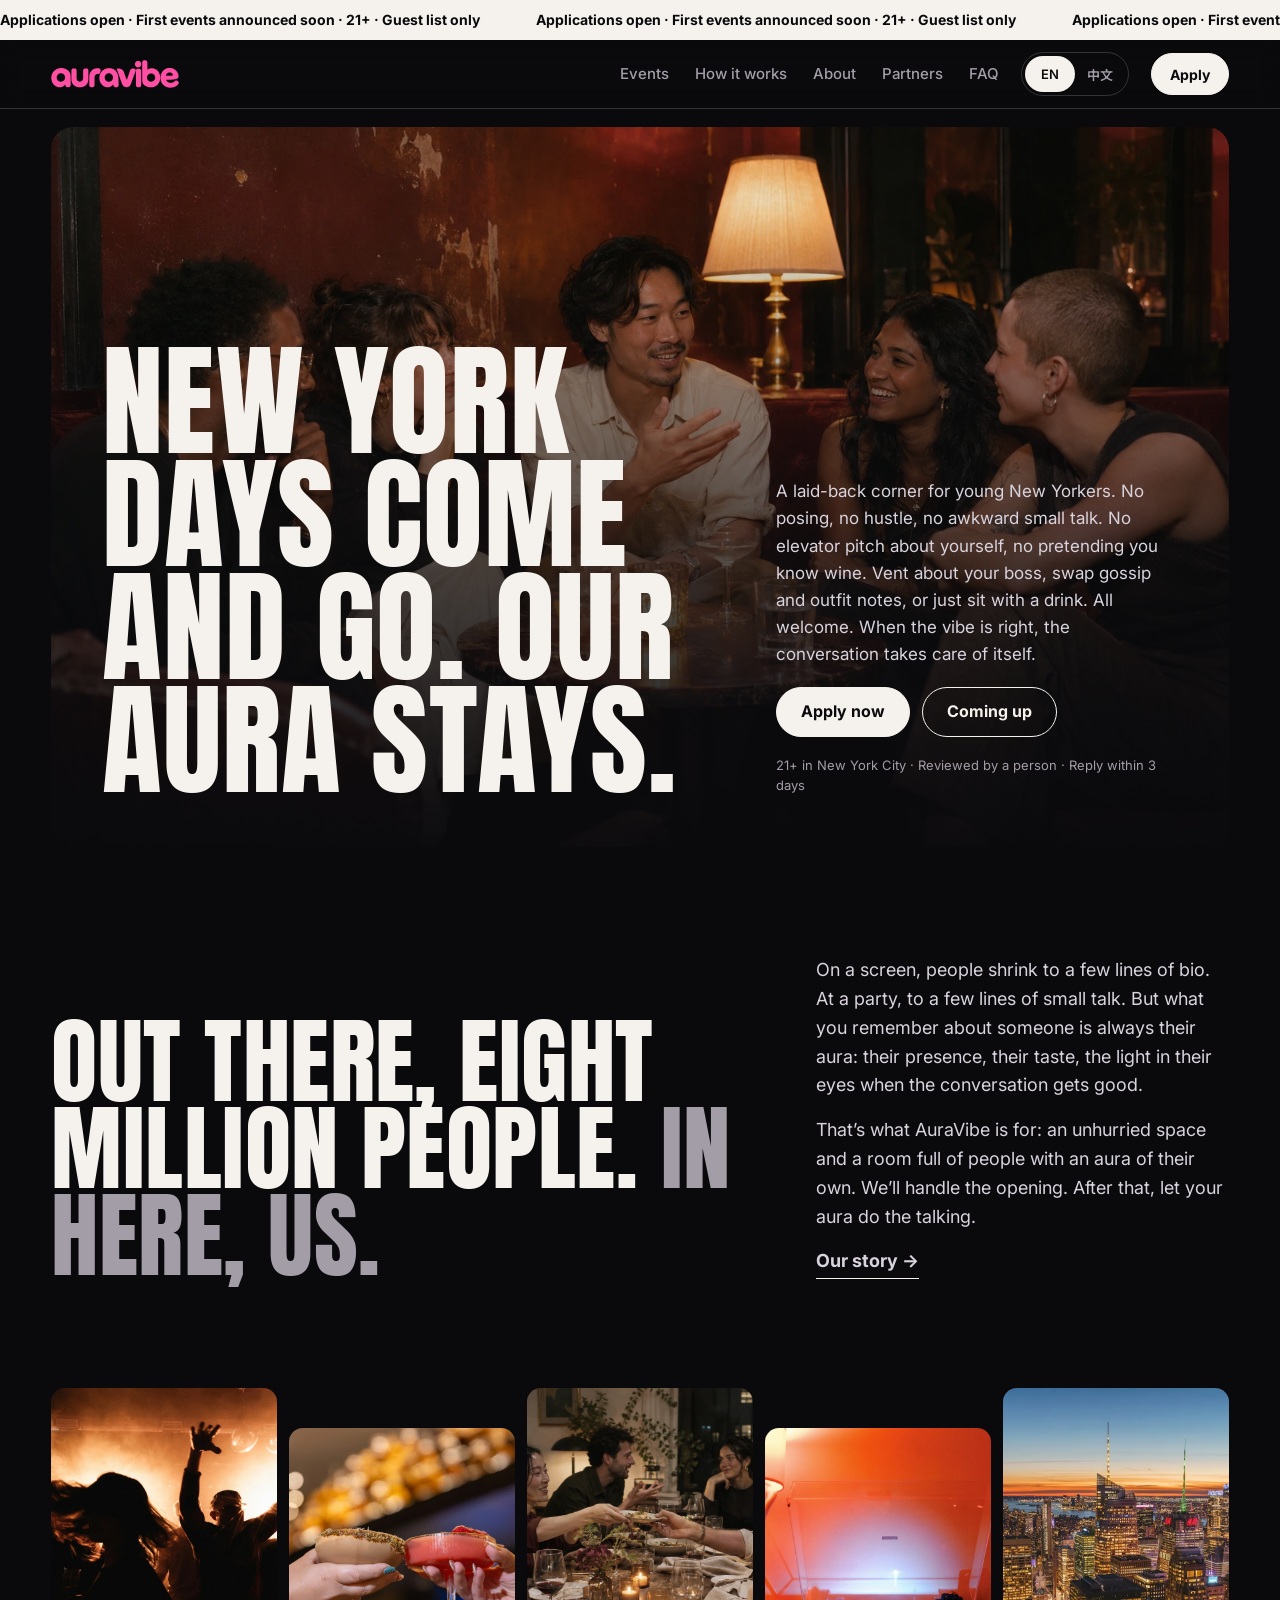
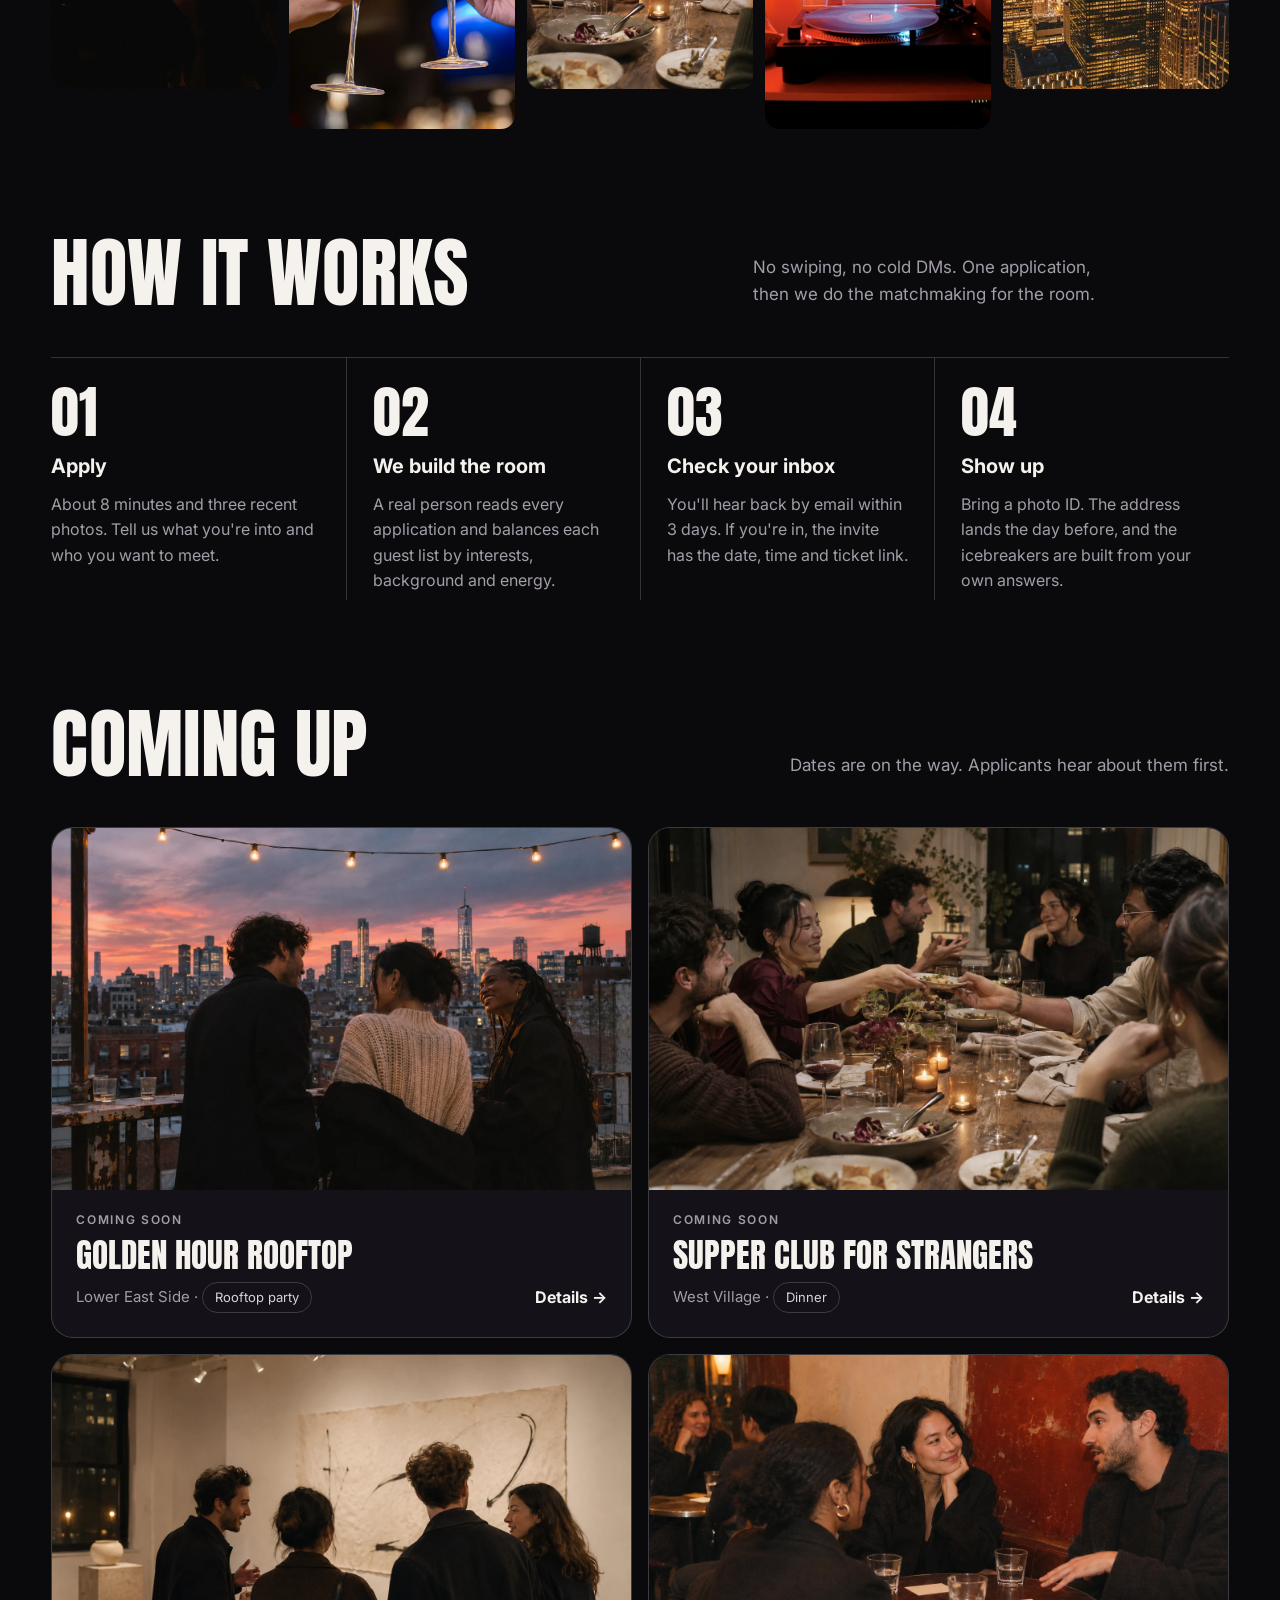
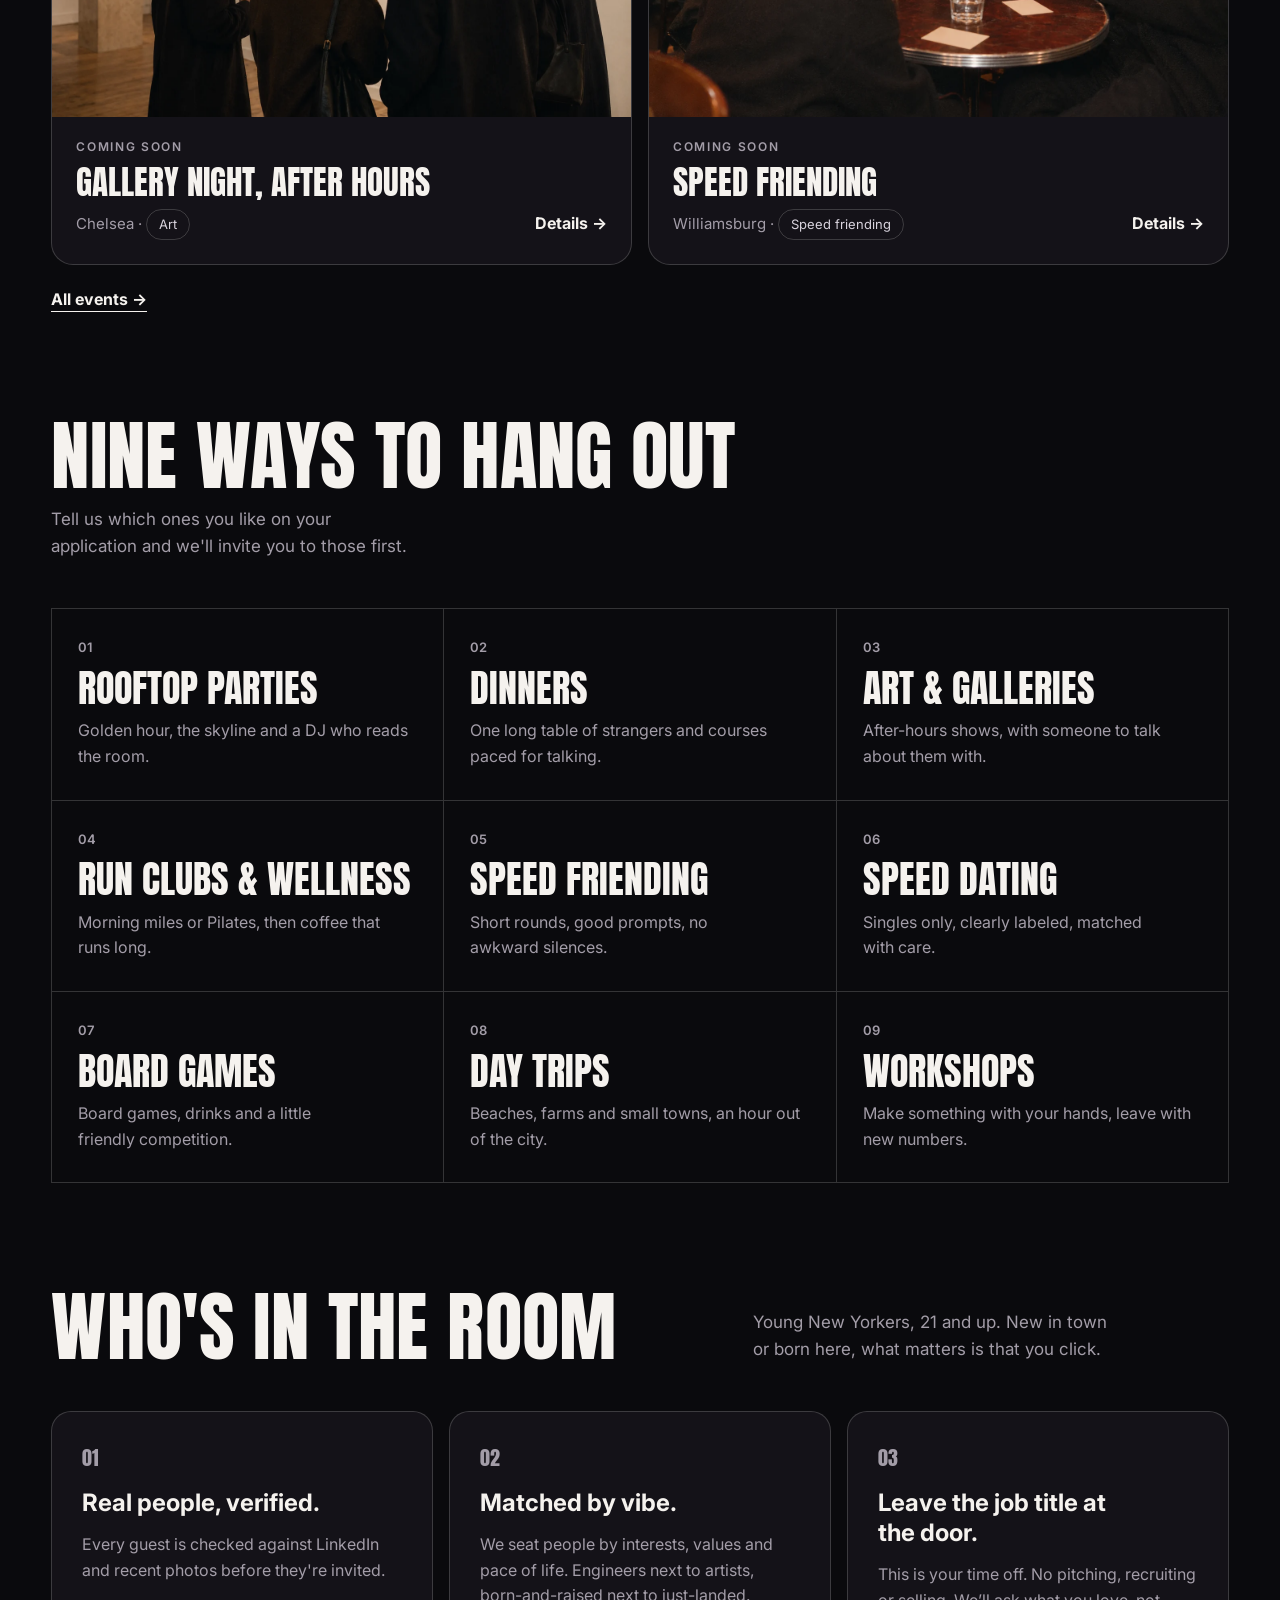
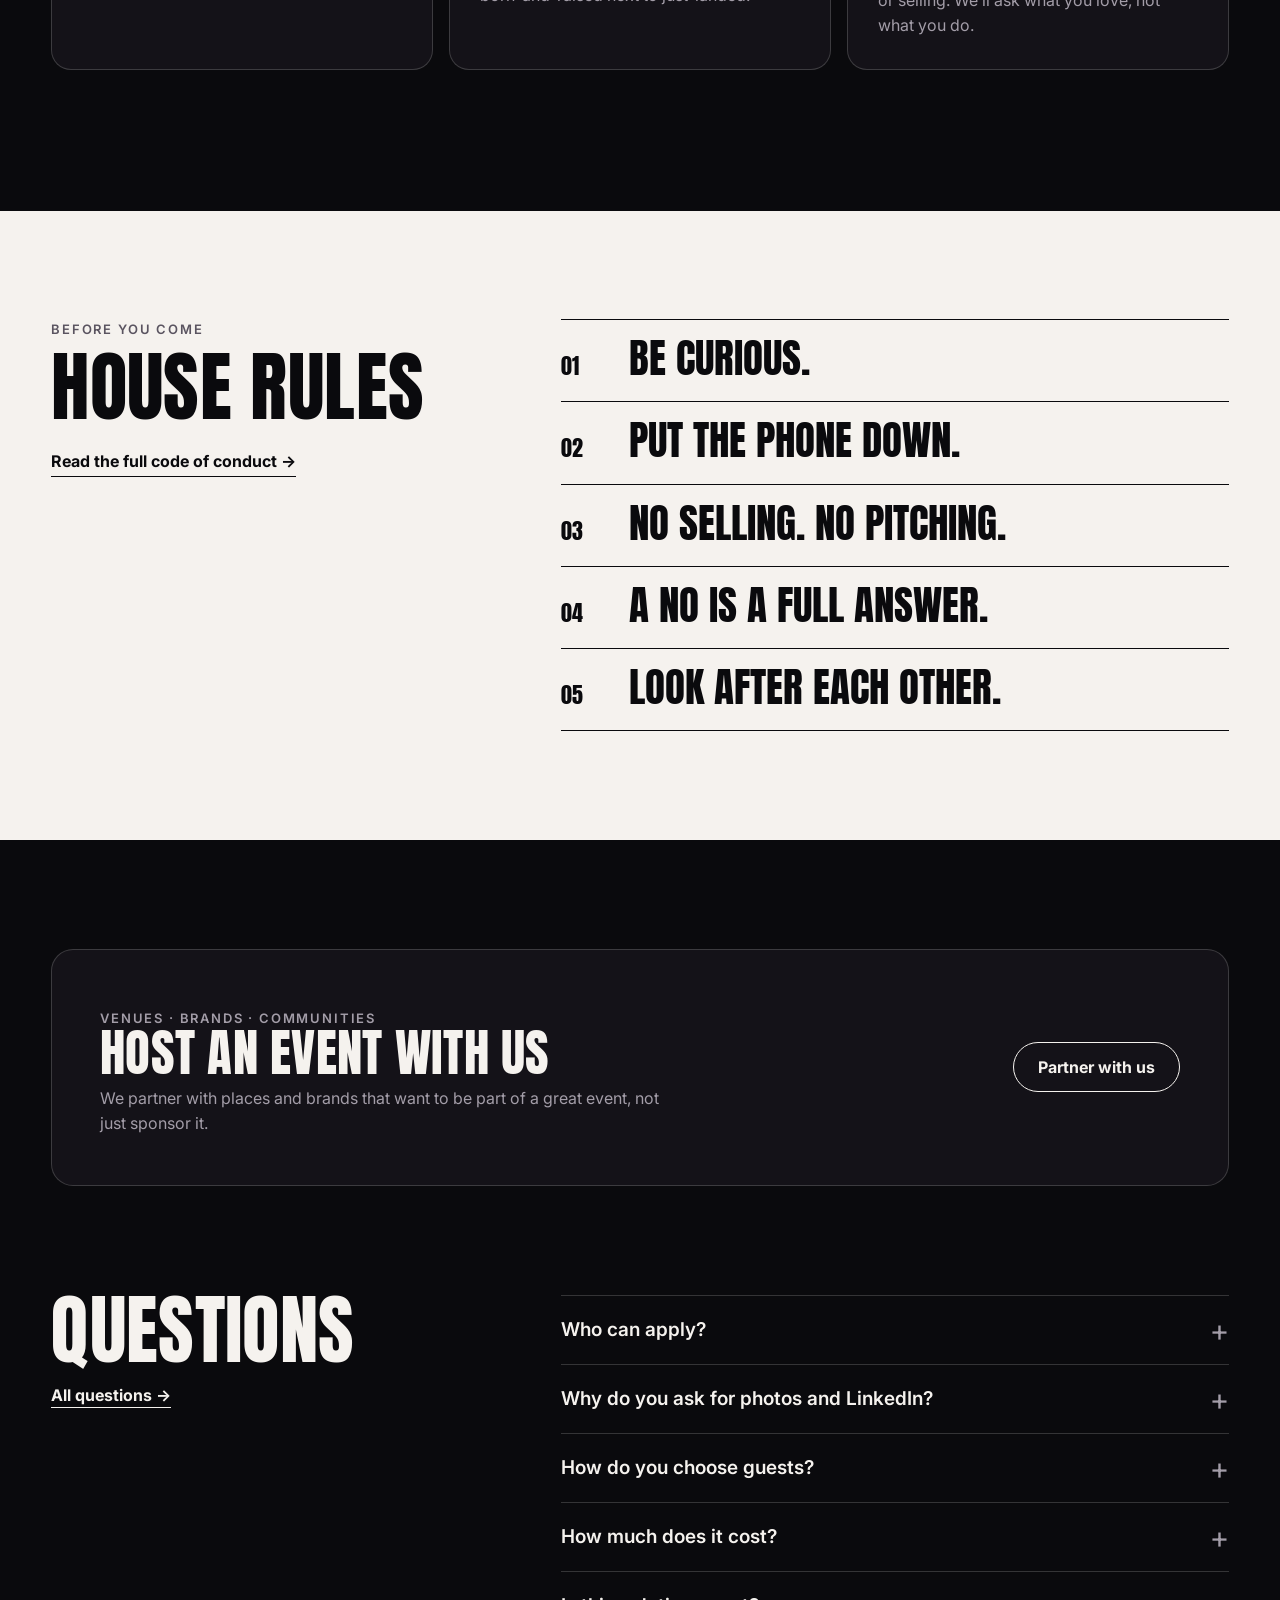
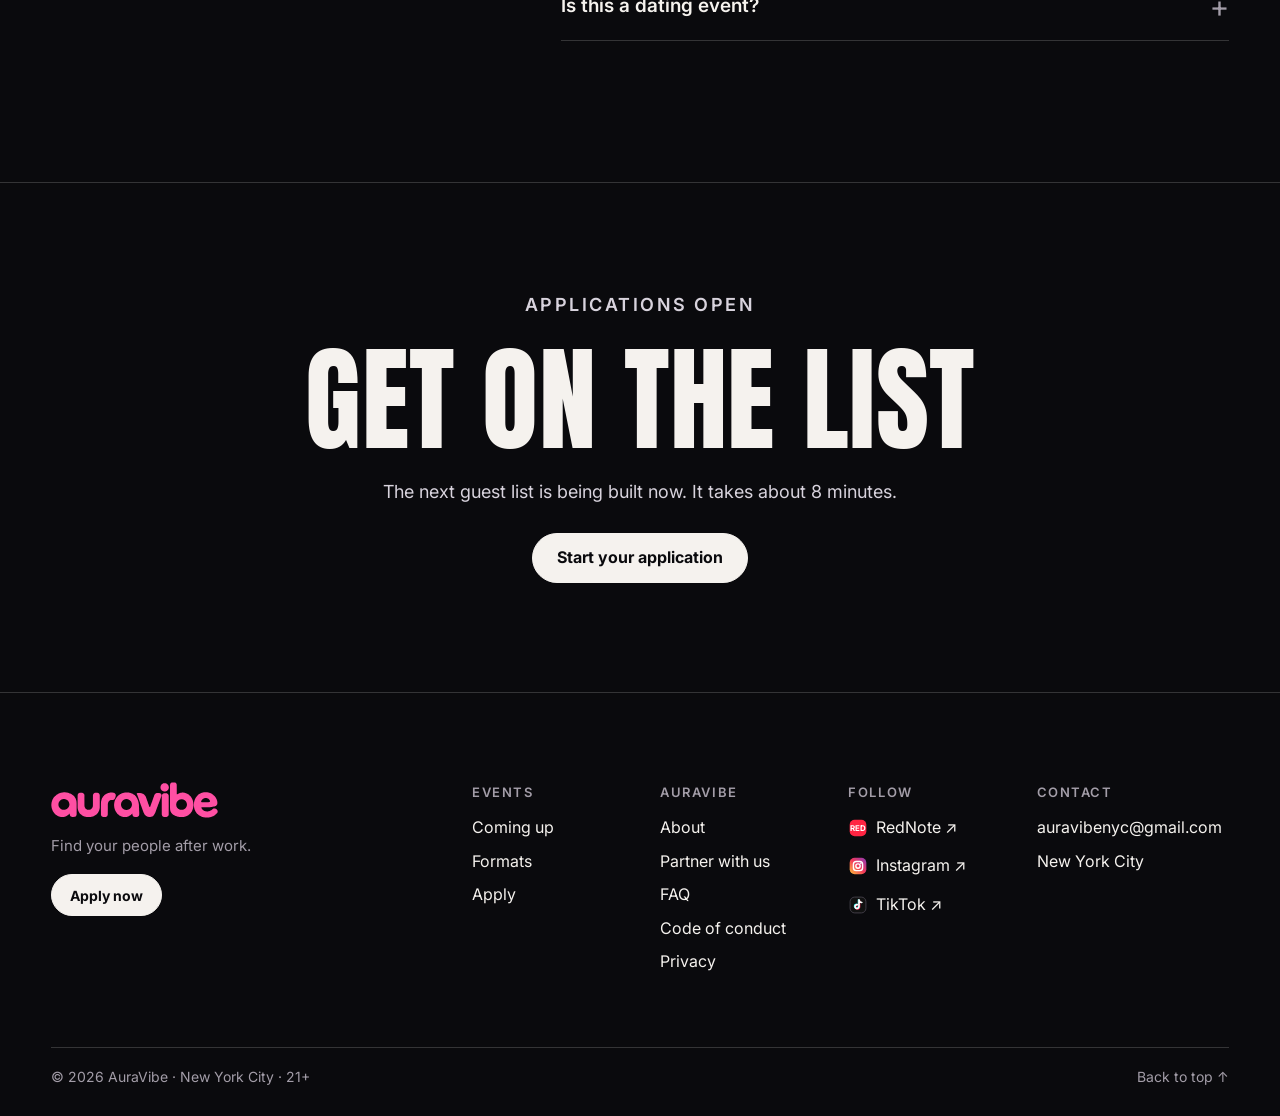
==== commit da294c67: "Copy update from doc: new hero headline and intro, rewritten manifesto, Why AURAVIBE story on About " ====
--- a/index.html
+++ b/index.html
@@ -19,7 +19,7 @@
 <link rel="preconnect" href="https://fonts.googleapis.com">
 <link rel="preconnect" href="https://fonts.gstatic.com" crossorigin>
 <link href="https://fonts.googleapis.com/css2?family=Anton&family=Inter:wght@400;500;600;700&family=Noto+Sans+SC:wght@400;500;700;900&display=swap" rel="stylesheet">
-<link rel="stylesheet" href="assets/style.css?v=20261124a">
+<link rel="stylesheet" href="assets/style.css?v=20261124b">
 </head>
 <body>
 <a class="skip" href="#main">Skip to content</a>
@@ -39,9 +39,9 @@
   <section class="hero wrap pad" aria-labelledby="h1">
     <div class="ph photo-frame" data-photo="hero"><img class="photo-img" src="assets/editorial/hero.webp" width="1536" height="1024" alt="Five people talk around a small table in a warmly lit room." data-alt-en="Five people talk around a small table in a warmly lit room." data-alt-zh="五个人在暖光下围着一张小桌聊天。" fetchpriority="high" decoding="async">
       <div class="copy">
-        <h1 class="disp" id="h1"><span data-t="en">Find your people after work</span><span data-t="zh">工作之余，<br>找到那些<br>灵魂契合的人</span></h1>
+        <h1 class="disp" id="h1"><span data-t="en">New York days come and go. Our aura stays.</span><span data-t="zh"><span class="nb">纽约的日子，</span><br><span class="nb">过了一天又一天，</span><br><span class="nb">我们的 aura，</span><br><span class="nb">一直都在。</span></span></h1>
         <div class="pitch">
-          <p><span data-t="en">Rooftops, supper clubs, gallery visits and weekend day trips for young New Yorkers who want a bigger circle outside of work. Every guest list is built by hand.</span><span data-t="zh">屋顶派对、私宴、看展、周末出游。为想在工作之余扩大朋友圈的纽约年轻人而办，每一份宾客名单都由我们亲手挑选。</span></p>
+          <p><span data-t="en">A laid-back corner for young New Yorkers. No posing, no hustle, no awkward small talk. No elevator pitch about yourself, no pretending you know wine. Vent about your boss, swap gossip and outfit notes, or just sit with a drink. All welcome. When the vibe is right, the conversation takes care of itself.</span><span data-t="zh">纽约年轻人的松弛角落。不装、不卷、不尬聊，不用准备自我介绍，也不用假装很懂红酒。吐槽上司、分享八卦、交换穿搭心得，或者什么都不干，只是坐着喝杯东西，都欢迎。在这里，频率对了，话就自然多了。</span></p>
           <div class="row"><a class="btn solid" href="apply.html"><span data-t="en">Apply now</span><span data-t="zh">立即申请</span></a><a class="btn ghost" href="events.html"><span data-t="en">Coming up</span><span data-t="zh">即将开放的活动</span></a></div>
           <small><span data-t="en">21+ in New York City · Reviewed by a person · Reply within 3 days</span><span data-t="zh">纽约 21 岁以上 · 真人审核 · 3 天内回复</span></small>
         </div>
@@ -51,10 +51,10 @@
 
   <section class="wrap pad sec" aria-labelledby="mani">
     <div class="mani">
-      <h2 class="disp" id="mani"><span data-t="en">Eight million people. <em>Finding yours is the hard part.</em></span><span data-t="zh"><span class="nb">纽约有八百万人，</span><em><span class="nb">找到合拍的那几个，</span><span class="nb">才是难事。</span></em></span></h2>
+      <h2 class="disp" id="mani"><span data-t="en">Out there, eight million people. <em>In here, us.</em></span><span data-t="zh"><span class="nb">纽约有八百万人，</span><span class="nb">外面是纽约，</span><span class="nb">里面是我们。</span><em><span class="nb">纽约是世界的，</span><span class="nb">这里是我们的。</span></em></span></h2>
       <div class="body">
-        <p><span data-t="en">Apps turn people into profiles. Big parties are too loud to talk. AuraVibe sits in between: smaller rooms, good lighting and a guest list we actually think about.</span><span data-t="zh">交友软件把人变成资料卡，大派对吵得说不上话。AuraVibe 在两者之间：小一点的场地、好看的灯光，和一份我们认真挑过的宾客名单。</span></p>
-        <p><span data-t="en">Add just enough structure to break the ice, and you leave with names, not just stories.</span><span data-t="zh">再加一点恰到好处的破冰设计，让你离开时带走的是名字，而不只是故事。</span></p>
+        <p><span data-t="en">On a screen, people shrink to a few lines of bio. At a party, to a few lines of small talk. But what you remember about someone is always their aura: their presence, their taste, the light in their eyes when the conversation gets good.</span><span data-t="zh">屏幕上，人只剩几行简介；派对上，人只剩几句寒暄。但真正让人记住的，从来是一个人的 aura：气场、品味，和聊起天来眼里的那点光。</span></p>
+        <p><span data-t="en">That’s what AuraVibe is for: an unhurried space and a room full of people with an aura of their own. We’ll handle the opening. After that, let your aura do the talking.</span><span data-t="zh">AuraVibe 为此而来：一个从容的空间，一群各有 aura 的人。开场交给我们，剩下的，让你的 aura 自己说话。</span></p>
         <a class="arrow" href="about.html" style="align-self:flex-start"><span data-t="en">Our story →</span><span data-t="zh">我们的故事 →</span></a>
       </div>
     </div>
@@ -125,6 +125,6 @@
     <div class="bar"><span><span data-t="en">© 2026 AuraVibe · New York City · 21+</span><span data-t="zh">© 2026 AuraVibe · 纽约 · 21 岁以上</span></span><a href="#" class="totop"><span data-t="en">Back to top ↑</span><span data-t="zh">回到顶部 ↑</span></a></div>
   </div>
 </footer>
-<script src="assets/app.js?v=20261124a"></script>
+<script src="assets/app.js?v=20261124b"></script>
 </body>
 </html>
--- a/assets/style.css
+++ b/assets/style.css
@@ -72,7 +72,7 @@
 .hero>.photo-frame::after{display:block;background:linear-gradient(to bottom,rgba(10,10,13,.04) 12%,rgba(10,10,13,.7) 62%,rgba(10,10,13,.98) 100%)}
 .hero .copy{position:relative;z-index:1;display:grid;grid-template-columns:minmax(0,1.6fr) minmax(0,1fr);gap:32px;align-items:end;padding:clamp(24px,4vw,56px)}
 .hero h1{font-size:clamp(64px,9.6vw,152px)}
-:root[data-lang=zh] .hero h1{font-size:clamp(46px,6.4vw,98px)}
+:root[data-lang=zh] .hero h1{font-size:clamp(40px,5.3vw,82px)}
 .hero .pitch{display:flex;flex-direction:column;gap:18px}
 .hero .pitch p{color:var(--soft);font-size:17px;max-width:30em}
 .row{display:flex;flex-wrap:wrap;gap:12px}
@@ -503,7 +503,7 @@
 .nw{white-space:nowrap}
 p,li,dd,blockquote,.lead,h3,h4{text-wrap:pretty}
 .sh p,.lead,.phero .lead{text-wrap:balance}
-@media(max-width:420px){:root[data-lang=zh] .hero h1{font-size:min(46px,calc((100vw - 84px)/6.2))}}
+@media(max-width:420px){:root[data-lang=zh] .hero h1{font-size:min(40px,calc((100vw - 84px)/8.3))}}
 @media(max-width:700px){.ftabs{display:flex}.ftabs li{flex:1 1 0;min-width:0}.ftabs li.on{flex:0 0 auto;padding-inline:12px;white-space:nowrap}}
 
 /* ===== mobile pass, Nov 2026 ===== */
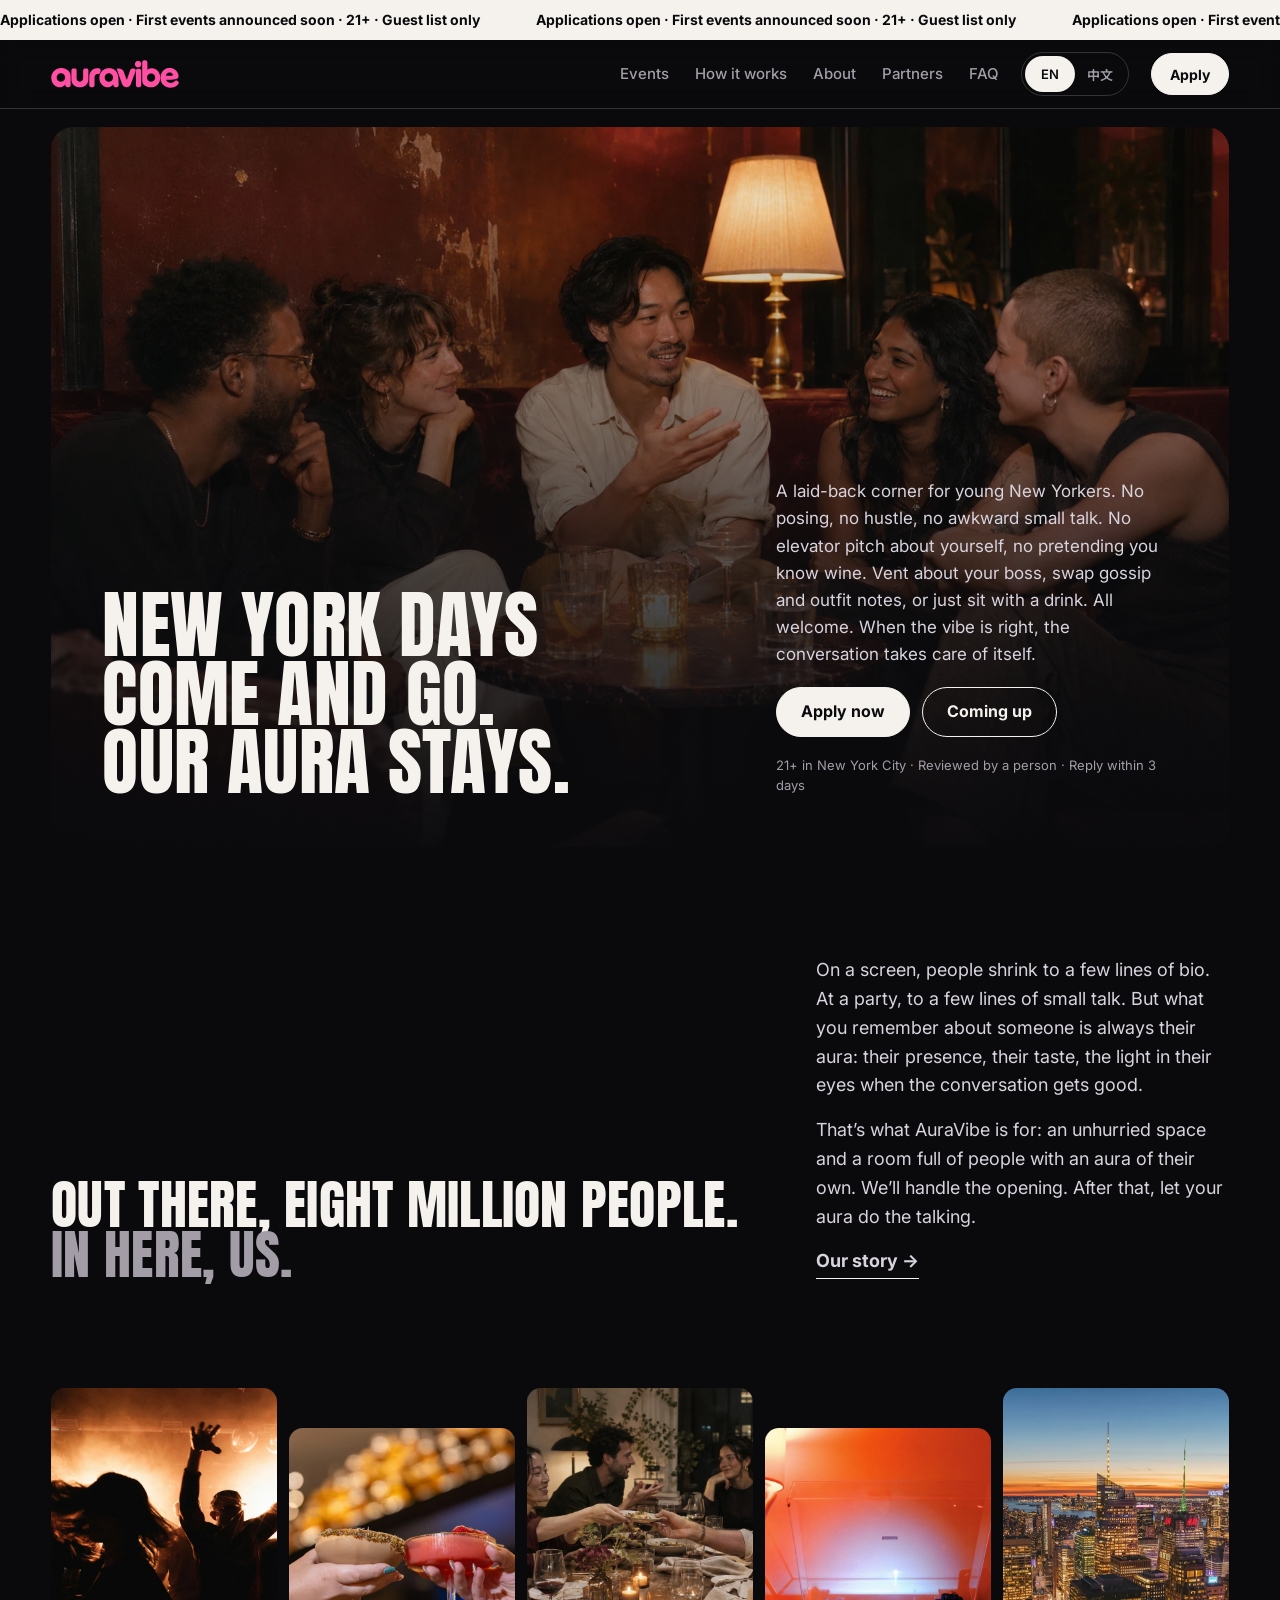
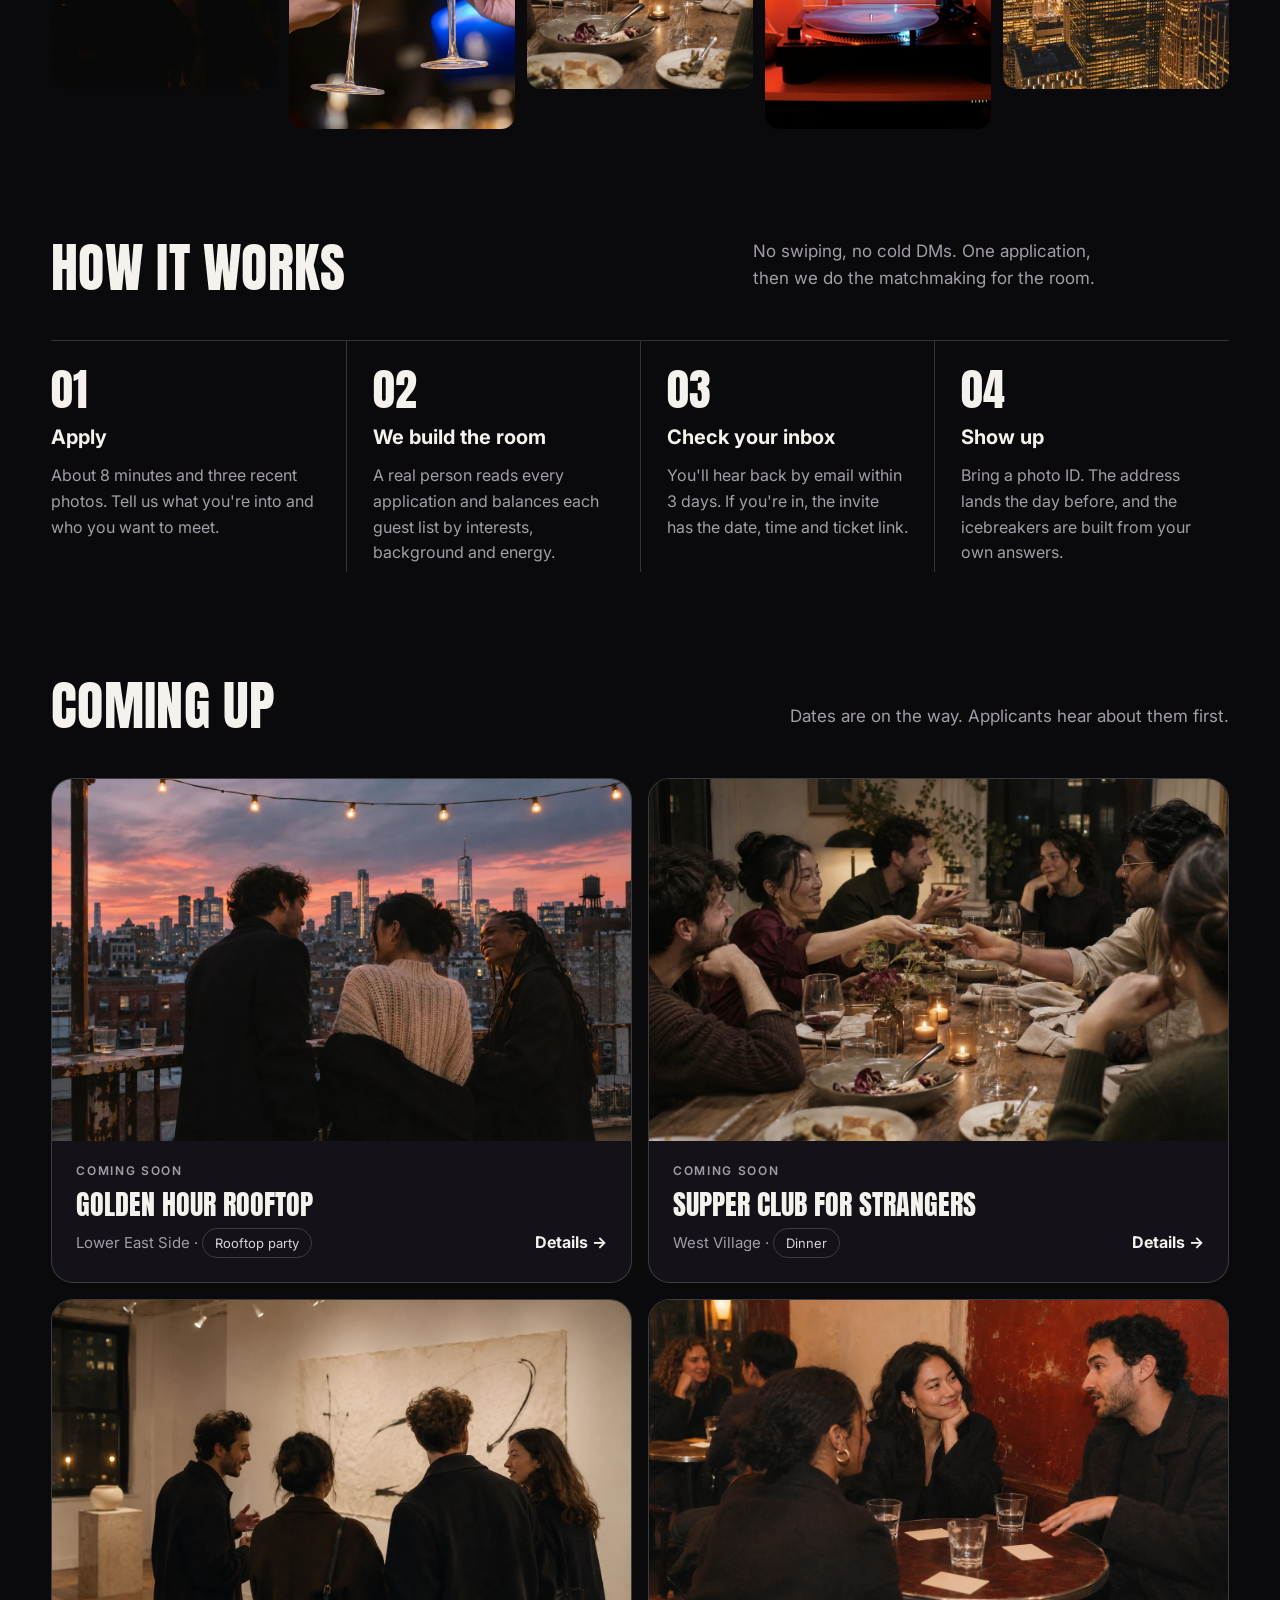
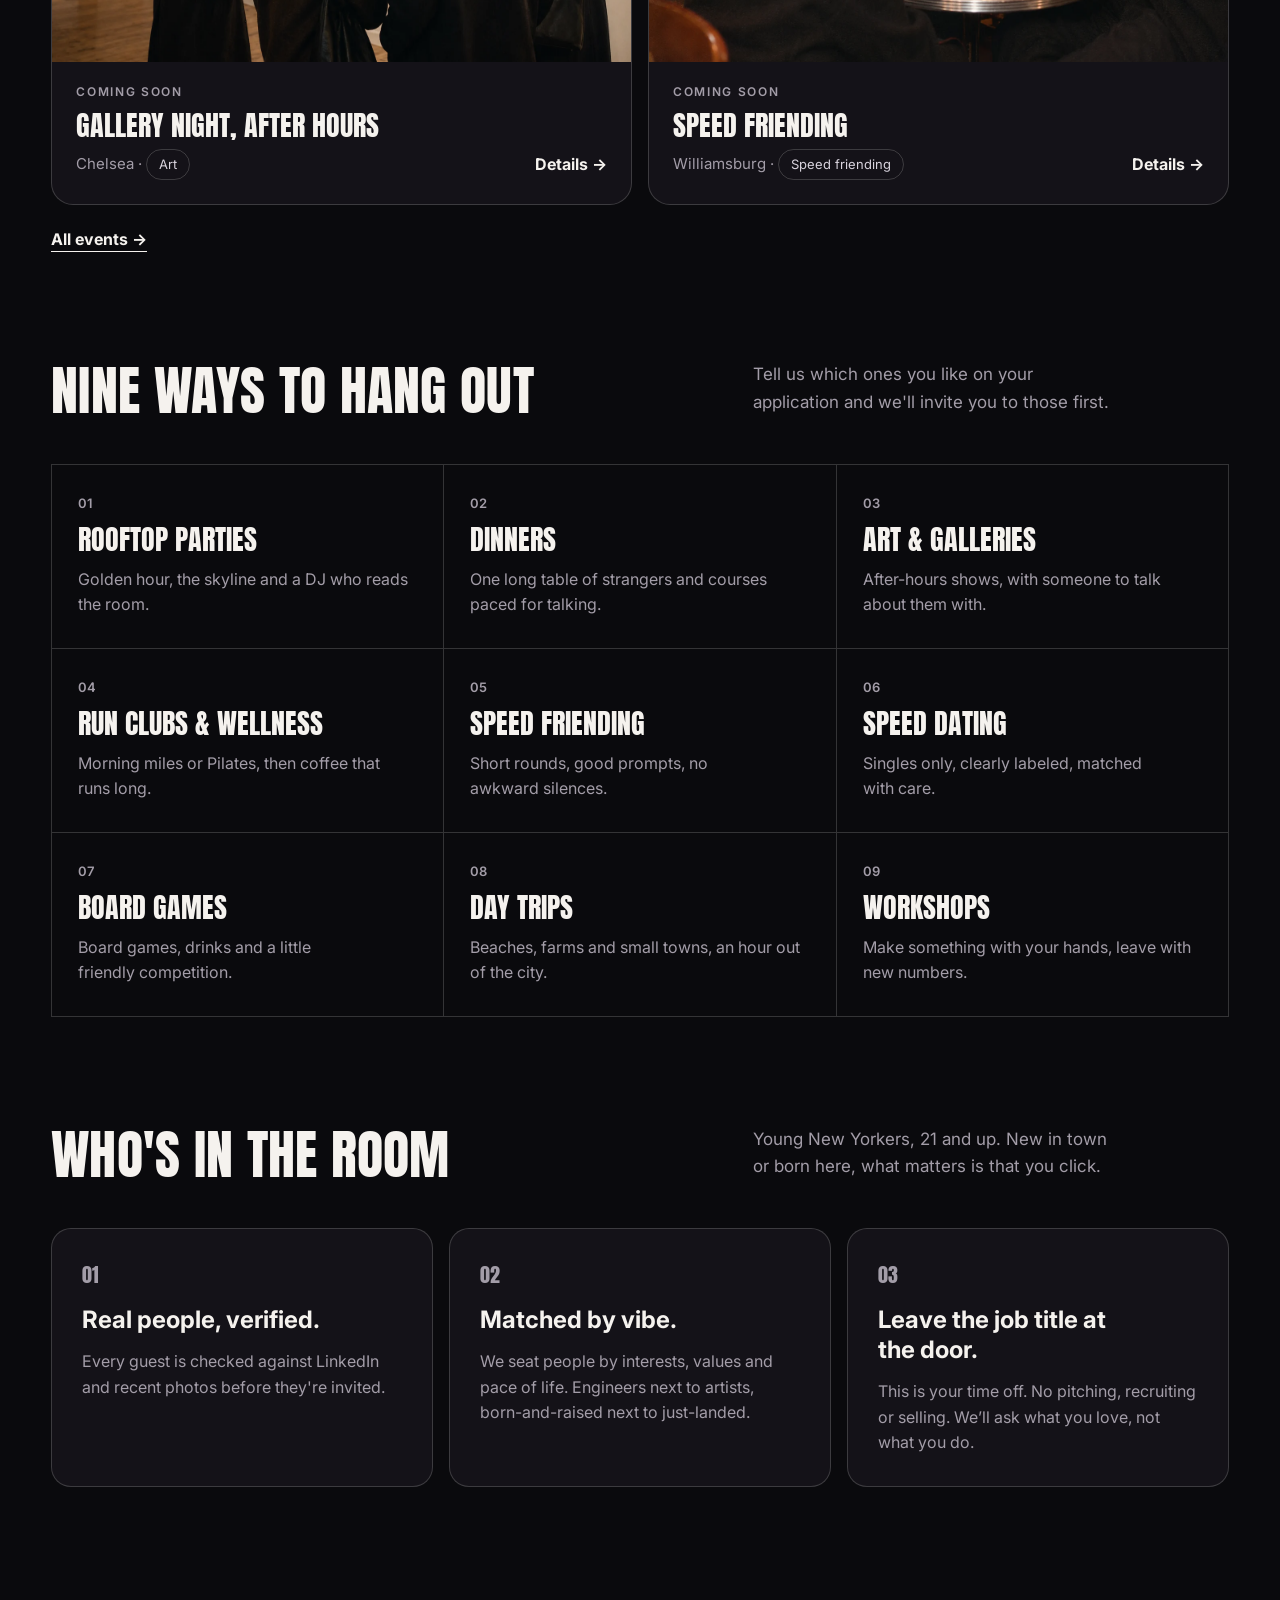
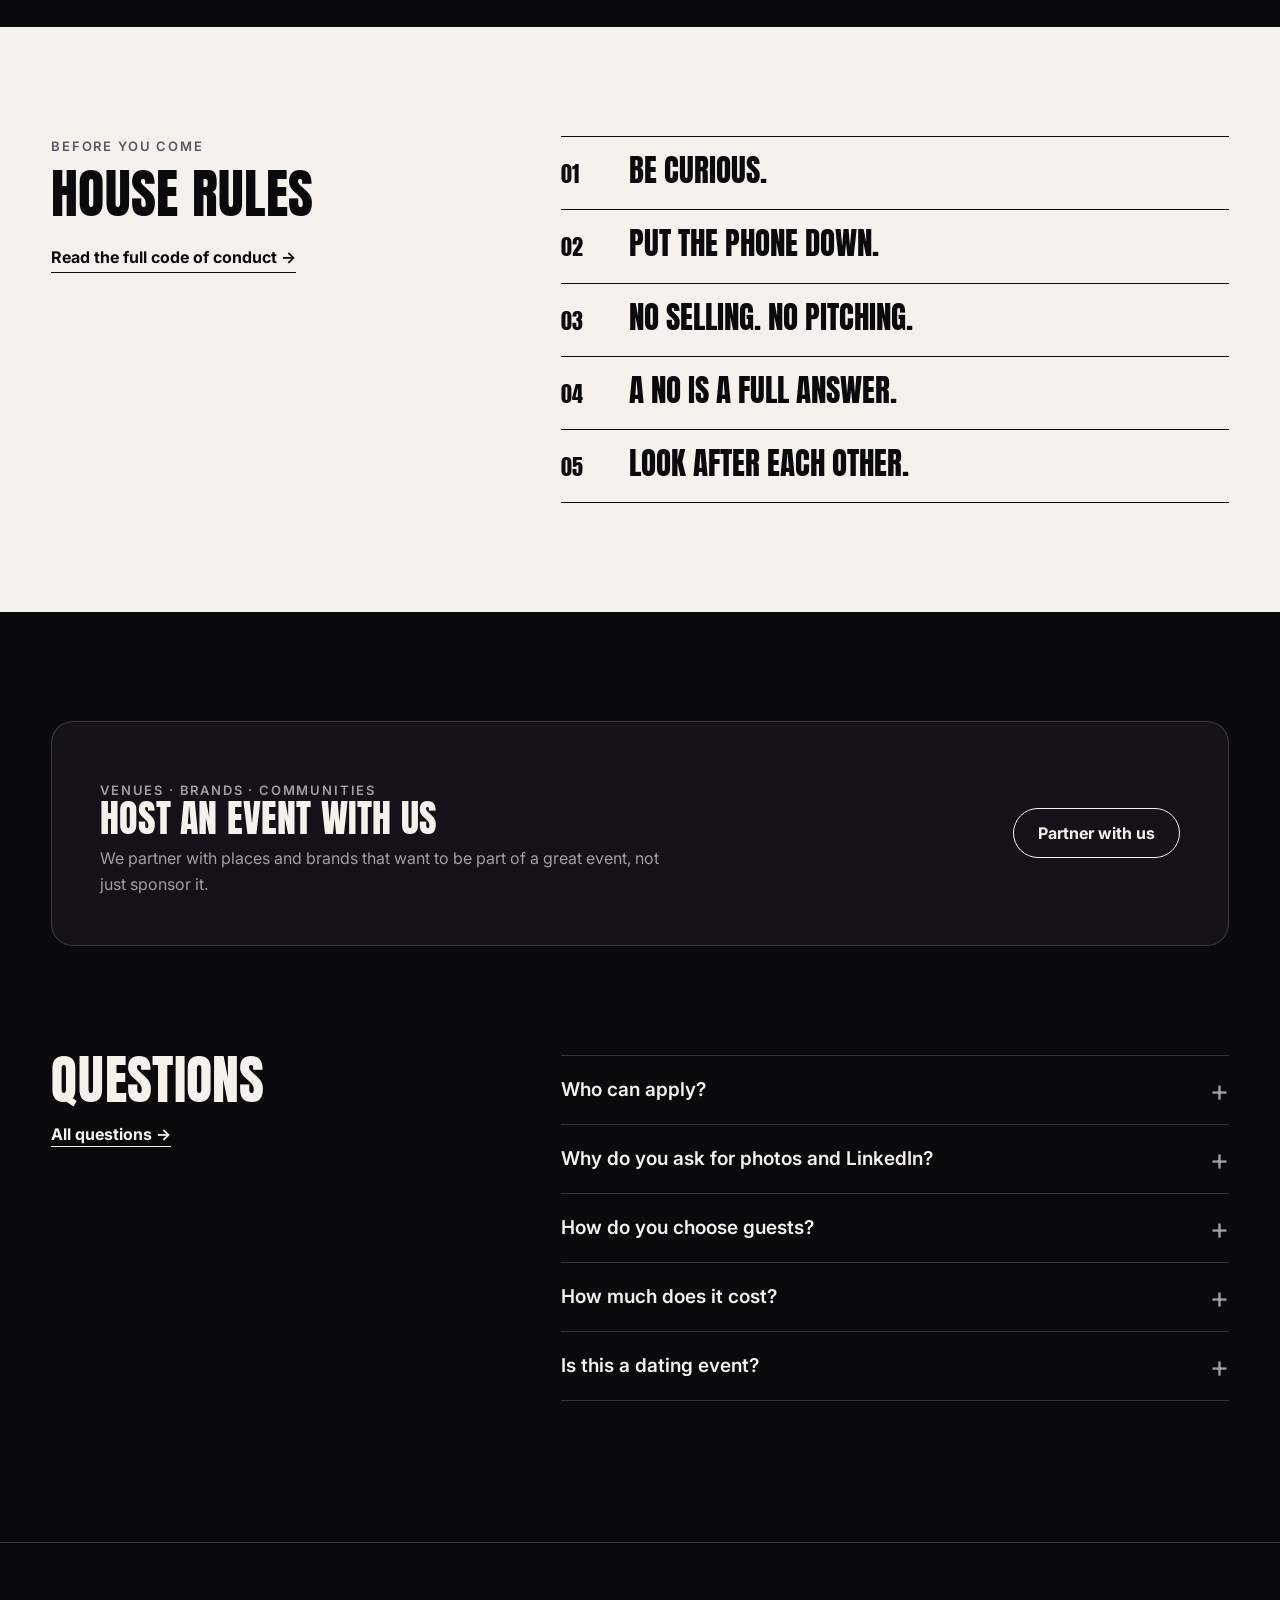
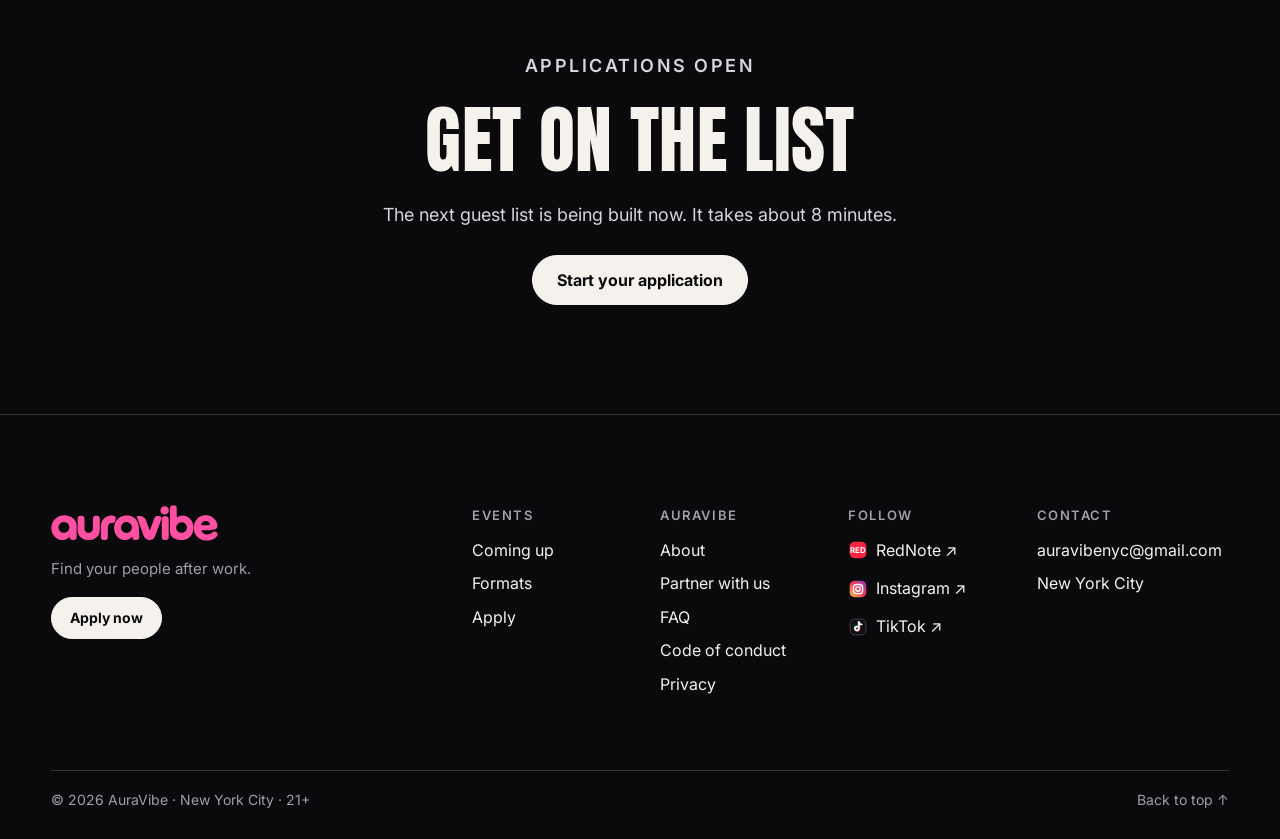
==== commit 8e6304ee: "Typography pass: one calmer type scale across all pages - Four heading levels with consistent clamp(" ====
--- a/index.html
+++ b/index.html
@@ -19,7 +19,7 @@
 <link rel="preconnect" href="https://fonts.googleapis.com">
 <link rel="preconnect" href="https://fonts.gstatic.com" crossorigin>
 <link href="https://fonts.googleapis.com/css2?family=Anton&family=Inter:wght@400;500;600;700&family=Noto+Sans+SC:wght@400;500;700;900&display=swap" rel="stylesheet">
-<link rel="stylesheet" href="assets/style.css?v=20261124b">
+<link rel="stylesheet" href="assets/style.css?v=20261124d">
 </head>
 <body>
 <a class="skip" href="#main">Skip to content</a>
@@ -125,6 +125,6 @@
     <div class="bar"><span><span data-t="en">© 2026 AuraVibe · New York City · 21+</span><span data-t="zh">© 2026 AuraVibe · 纽约 · 21 岁以上</span></span><a href="#" class="totop"><span data-t="en">Back to top ↑</span><span data-t="zh">回到顶部 ↑</span></a></div>
   </div>
 </footer>
-<script src="assets/app.js?v=20261124b"></script>
+<script src="assets/app.js?v=20261124d"></script>
 </body>
 </html>
--- a/assets/style.css
+++ b/assets/style.css
@@ -546,3 +546,48 @@
 }
 .sched li{grid-template-columns:52px minmax(0,1fr)!important}
 @media(max-width:560px){.disp{line-height:.98}.sched li{grid-template-columns:44px minmax(0,1fr)!important}}
+
+/* ===== type scale v3 (Nov 2026): one calm scale for every page ===== */
+/* Chinese headings: one family, no Anton fallback for Latin words like aura */
+:root[data-lang=zh] .disp,:root[data-lang=zh] .rules li span,:root[data-lang=zh] .formats h3,:root[data-lang=zh] .ev h3,:root[data-lang=zh] .offer h3{font-family:"Noto Sans SC","Noto Sans CJK SC","PingFang SC","Microsoft YaHei",sans-serif;text-transform:none;letter-spacing:.01em}
+:root[data-lang=zh] .disp{font-weight:900;line-height:1.22}
+/* level 1: page titles */
+.hero h1,.phero h1,.page-hd h1,.cta h2{font-size:clamp(46px,5.8vw,92px)}
+:root[data-lang=zh] .hero h1,:root[data-lang=zh] .phero h1,:root[data-lang=zh] .page-hd h1,:root[data-lang=zh] .cta h2{font-size:clamp(30px,3.5vw,54px)}
+.evinfo h1{font-size:clamp(42px,4.8vw,76px)}
+:root[data-lang=zh] .evinfo h1{font-size:clamp(28px,3.2vw,46px)}
+.done h3{font-size:clamp(38px,4.2vw,60px)}
+.nf h1{font-size:clamp(80px,12vw,180px)}
+/* level 2: section titles */
+.sh h2,.mani h2,.rules h2,.faq h2{font-size:clamp(38px,4.2vw,64px)}
+:root[data-lang=zh] .sh h2,:root[data-lang=zh] .mani h2,:root[data-lang=zh] .rules h2,:root[data-lang=zh] .faq h2{font-size:clamp(26px,2.7vw,40px);line-height:1.3}
+.h2s{font-size:clamp(32px,3.4vw,52px)}
+:root[data-lang=zh] .h2s{font-size:clamp(24px,2.3vw,34px)}
+/* level 3: card and list titles */
+.band h2{font-size:clamp(30px,3vw,46px)}
+:root[data-lang=zh] .band h2{font-size:clamp(22px,2vw,30px)}
+.faqg h2{font-size:clamp(26px,2.4vw,34px)}
+:root[data-lang=zh] .faqg h2{font-size:clamp(20px,1.8vw,26px)}
+.formats h3,.ev h3{font-size:clamp(24px,2.2vw,32px)}
+:root[data-lang=zh] .formats h3,:root[data-lang=zh] .ev h3{font-weight:900;font-size:clamp(19px,1.6vw,23px);line-height:1.3}
+.offer h3{font-size:28px}
+:root[data-lang=zh] .offer h3{font-size:22px}
+.rules li span{font-size:clamp(22px,2.4vw,34px)}
+:root[data-lang=zh] .rules li span{font-weight:900;font-size:clamp(19px,1.8vw,26px);line-height:1.3}
+.story .big{font-size:clamp(22px,2.1vw,30px)}
+/* numbers */
+.steps4 b{font-size:44px}
+.nights .d{font-size:34px}
+@media(max-width:560px){
+  .hero h1,.phero h1,.page-hd h1,.cta h2{font-size:44px}
+  :root[data-lang=zh] .hero h1,:root[data-lang=zh] .phero h1,:root[data-lang=zh] .page-hd h1,:root[data-lang=zh] .cta h2{font-size:30px}
+  .evinfo h1{font-size:40px}
+  :root[data-lang=zh] .evinfo h1{font-size:28px}
+  .sh h2,.mani h2,.rules h2,.faq h2{font-size:36px}
+  :root[data-lang=zh] .sh h2,:root[data-lang=zh] .mani h2,:root[data-lang=zh] .rules h2,:root[data-lang=zh] .faq h2{font-size:25px}
+  .h2s{font-size:30px}
+  :root[data-lang=zh] .h2s{font-size:23px}
+  .steps4 b{font-size:34px}
+}
+.panel .ptitle{font-size:clamp(32px,3.4vw,52px)}
+:root[data-lang=zh] .panel .ptitle{font-size:clamp(24px,2.3vw,34px)}
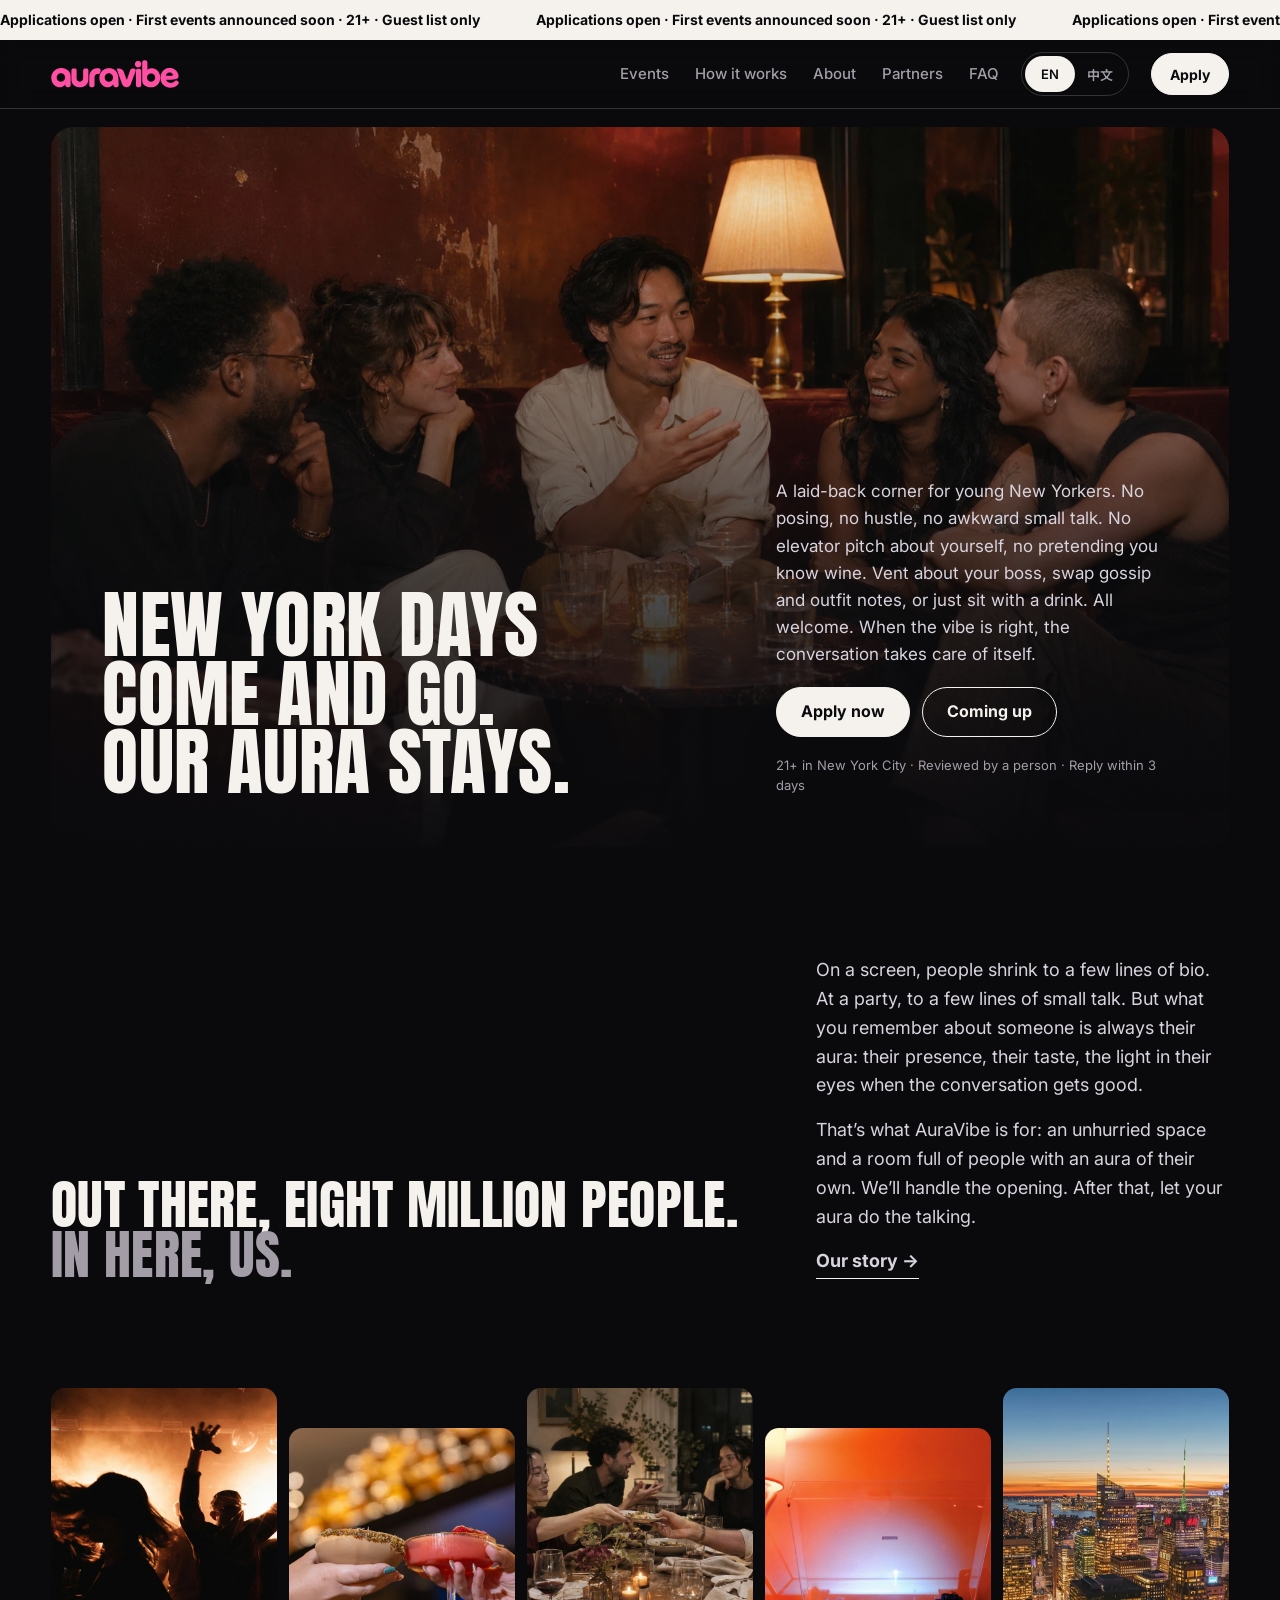
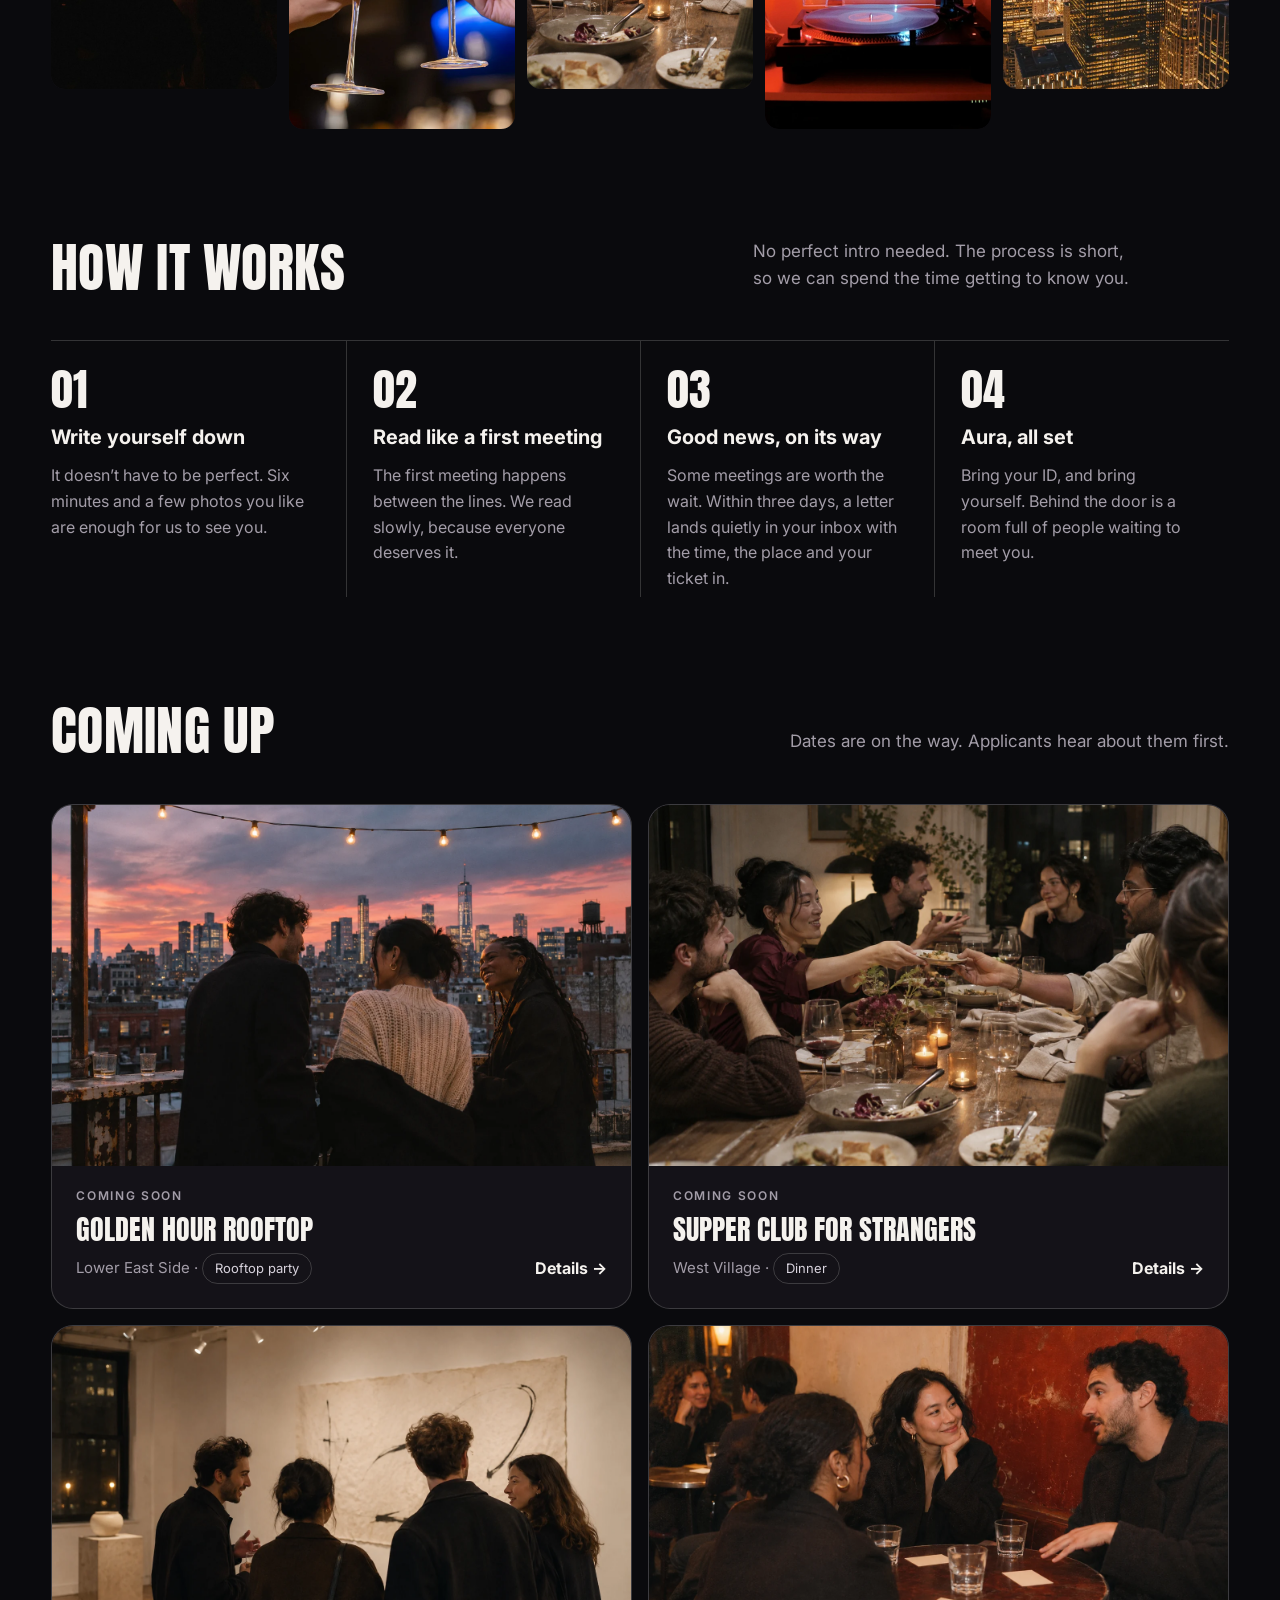
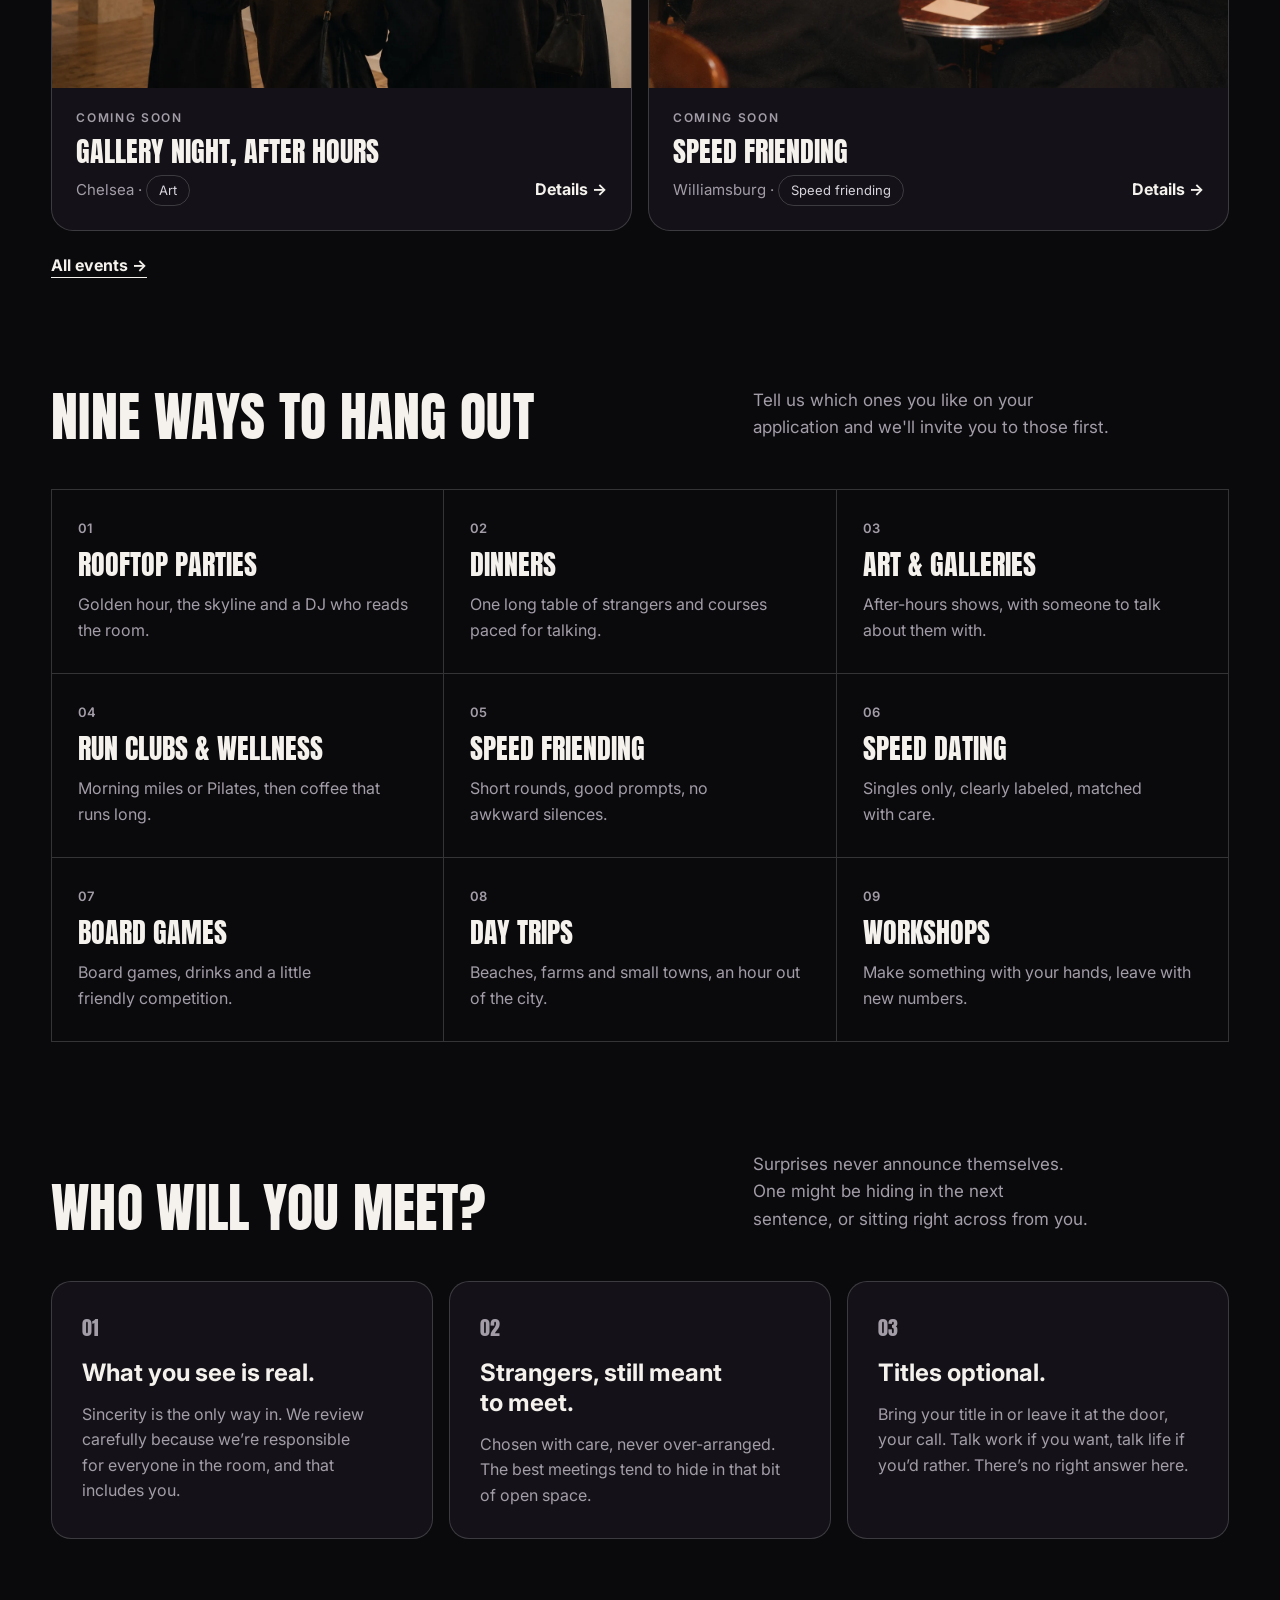
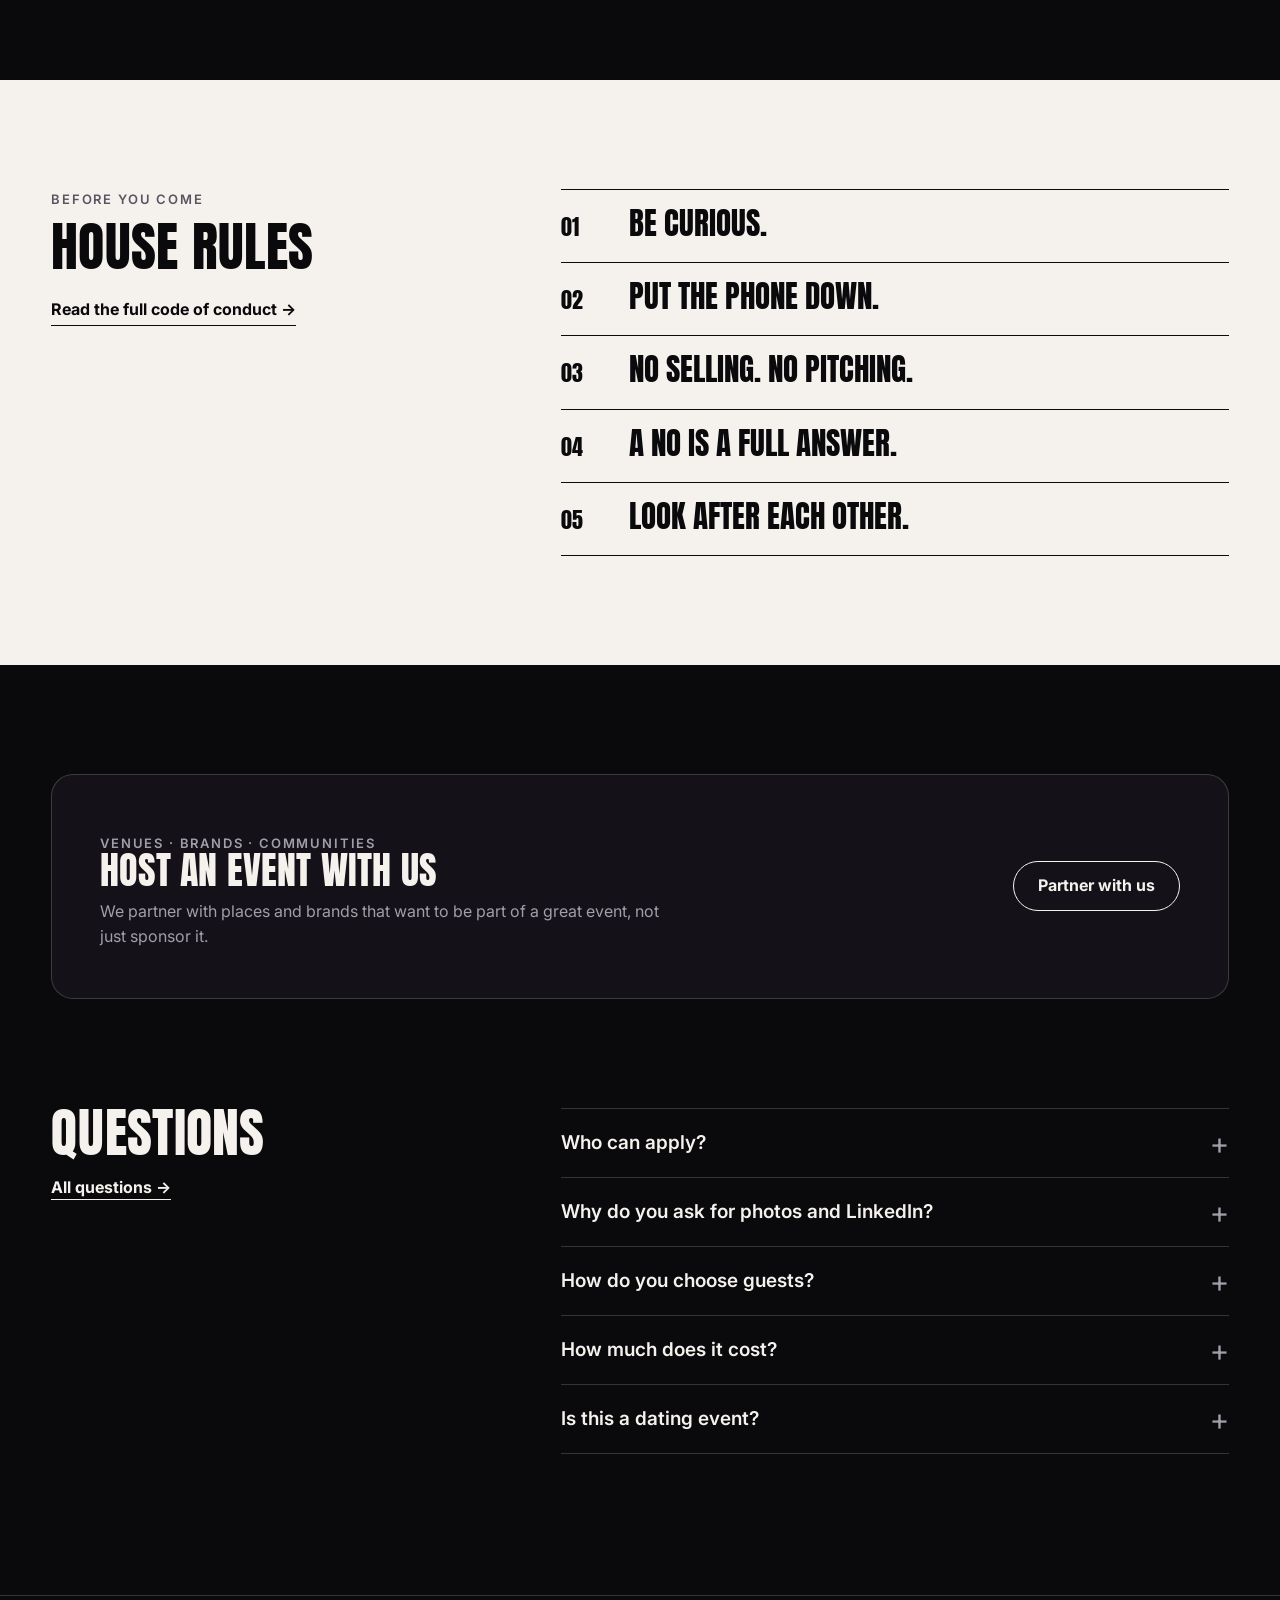
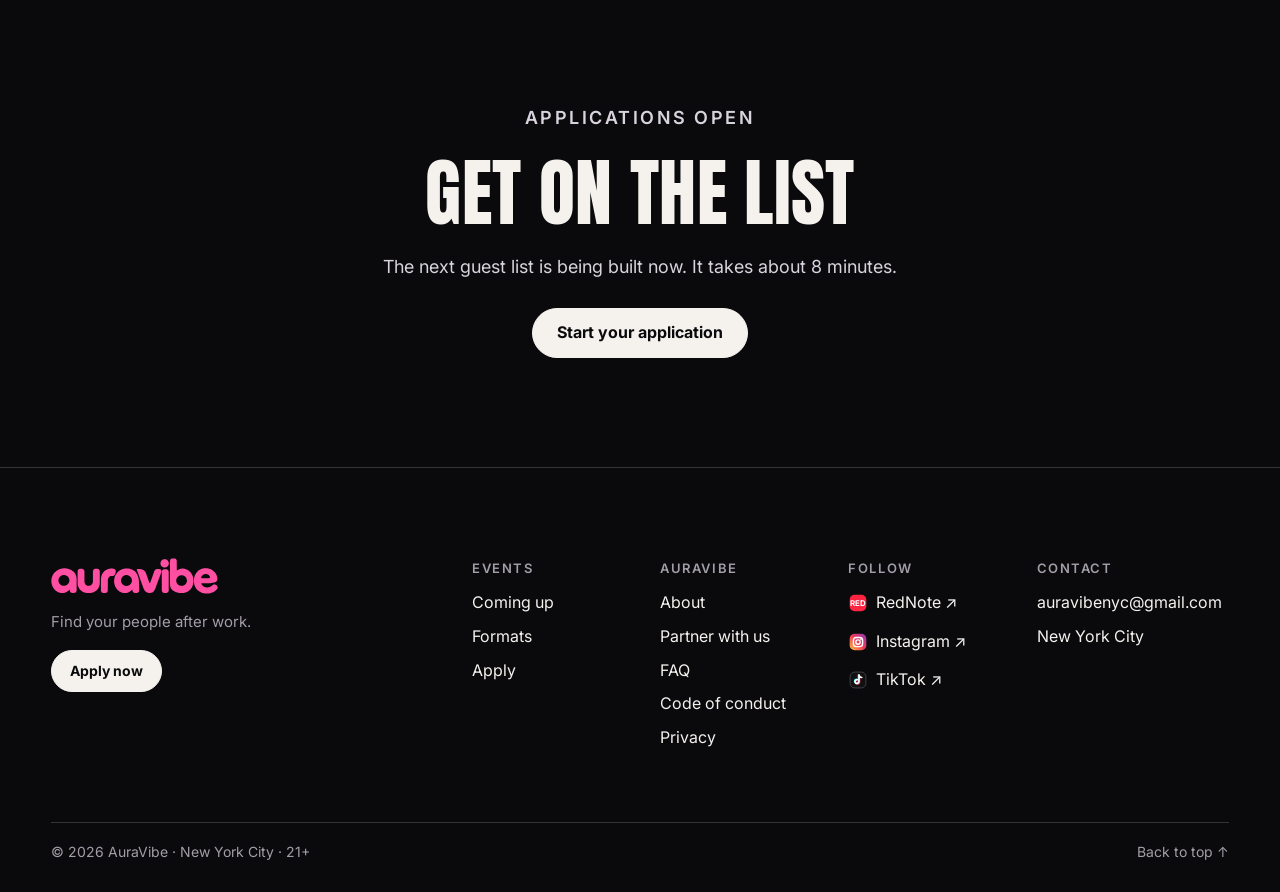
==== commit c0a1b6da: "Homepage copy update from doc: new how-it-works steps and lead, 你会遇见谁 section and card titles/text C" ====
--- a/index.html
+++ b/index.html
@@ -19,7 +19,7 @@
 <link rel="preconnect" href="https://fonts.googleapis.com">
 <link rel="preconnect" href="https://fonts.gstatic.com" crossorigin>
 <link href="https://fonts.googleapis.com/css2?family=Anton&family=Inter:wght@400;500;600;700&family=Noto+Sans+SC:wght@400;500;700;900&display=swap" rel="stylesheet">
-<link rel="stylesheet" href="assets/style.css?v=20261124d">
+<link rel="stylesheet" href="assets/style.css?v=20261124e">
 </head>
 <body>
 <a class="skip" href="#main">Skip to content</a>
@@ -63,8 +63,8 @@
   <div class="wrap pad"><figure class="photo-strip"><div class="strip"><div class="ph photo-frame" data-photo="strip1"><img class="photo-img" src="assets/photos/dance-floor.webp" width="675" height="900" alt="People dance in silhouette under warm lights." data-alt-en="People dance in silhouette under warm lights." data-alt-zh="暖光下，舞池里的人们化作剪影。" loading="lazy" decoding="async"></div><div class="ph photo-frame" data-photo="strip2"><img class="photo-img" src="assets/photos/bar-conversation.webp" width="675" height="900" alt="Two hands raise cocktail glasses in a dim bar." data-alt-en="Two hands raise cocktail glasses in a dim bar." data-alt-zh="昏暗的酒吧里，两只手举起鸡尾酒杯。" loading="lazy" decoding="async"></div><div class="ph photo-frame" data-photo="strip3"><img class="photo-img" src="assets/editorial/supper.webp" width="1440" height="960" alt="People pass a plate around a candlelit dinner table." data-alt-en="People pass a plate around a candlelit dinner table." data-alt-zh="几个人围坐在烛光餐桌边传递餐盘。" loading="lazy" decoding="async"></div><div class="ph photo-frame" data-photo="strip4"><img class="photo-img" src="assets/photos/dj-vinyl.webp" width="675" height="900" alt="A record player under deep red light." data-alt-en="A record player under deep red light." data-alt-zh="深红灯光下的黑胶唱机。" loading="lazy" decoding="async"></div><div class="ph photo-frame" data-photo="strip5"><img class="photo-img" src="assets/photos/nyc-at-dusk.webp" width="675" height="900" alt="The Manhattan skyline at dusk." data-alt-en="The Manhattan skyline at dusk." data-alt-zh="黄昏时的曼哈顿天际线。" loading="lazy" decoding="async"></div></div></figure></div>
 
   <section class="wrap pad sec" id="how" aria-labelledby="how-h">
-    <div class="sh"><h2 class="disp" id="how-h"><span data-t="en">How it works</span><span data-t="zh">参加流程</span></h2><p><span data-t="en">No swiping, no cold DMs. One application, then we do the matchmaking for the room.</span><span data-t="zh">不用滑卡，不用尬聊私信。提交一次申请，剩下的组局交给我们。</span></p></div>
-    <ol class="steps4"><li><b>01</b><h3><span data-t="en">Apply</span><span data-t="zh">提交申请</span></h3><p><span data-t="en">About 8 minutes and three recent photos. Tell us what you're into and who you want to meet.</span><span data-t="zh">大约 8 分钟，上传 3 张近照。告诉我们你喜欢什么、想认识什么样的人。</span></p></li><li><b>02</b><h3><span data-t="en">We build the room</span><span data-t="zh">我们来组局</span></h3><p><span data-t="en">A real person reads every application and balances each guest list by interests, background and energy.</span><span data-t="zh">每份申请都由真人阅读，再根据兴趣、背景和性格，搭配每一场的宾客名单。</span></p></li><li><b>03</b><h3><span data-t="en">Check your inbox</span><span data-t="zh">查看邮件</span></h3><p><span data-t="en">You'll hear back by email within 3 days. If you're in, the invite has the date, time and ticket link.</span><span data-t="zh">3 天内你会收到邮件。入选的话，邀请函里有日期、时间和购票链接。</span></p></li><li><b>04</b><h3><span data-t="en">Show up</span><span data-t="zh">准时到场</span></h3><p><span data-t="en">Bring a photo ID. The address lands the day before, and the icebreakers are built from your own answers.</span><span data-t="zh">带上有照片的证件。地址会在活动前一天发给你，现场的破冰游戏就取材于你的申请回答。</span></p></li></ol>
+    <div class="sh"><h2 class="disp" id="how-h"><span data-t="en">How it works</span><span data-t="zh">参加流程</span></h2><p><span data-t="en">No perfect intro needed. The process is short, so we can spend the time getting to know you.</span><span data-t="zh">不需要完美的自我介绍，流程很短，我们想把时间留给认识你。</span></p></div>
+    <ol class="steps4"><li><b>01</b><h3><span data-t="en">Write yourself down</span><span data-t="zh">提笔，写下你</span></h3><p><span data-t="en">It doesn’t have to be perfect. Six minutes and a few photos you like are enough for us to see you.</span><span data-t="zh">不必写得完美。6 分钟，几张你喜欢的照片，就足够让我们看见你。</span></p></li><li><b>02</b><h3><span data-t="en">Read like a first meeting</span><span data-t="zh">读你，如初见</span></h3><p><span data-t="en">The first meeting happens between the lines. We read slowly, because everyone deserves it.</span><span data-t="zh">第一面，发生在字里行间。我们读得很慢，因为每个人都值得。</span></p></li><li><b>03</b><h3><span data-t="en">Good news, on its way</span><span data-t="zh">稍候，佳音至</span></h3><p><span data-t="en">Some meetings are worth the wait. Within three days, a letter lands quietly in your inbox with the time, the place and your ticket in.</span><span data-t="zh">有些相遇，值得等一等。三日之内，一封信会悄悄落进你的邮箱，里面写着时间、地点，和你的入场券。</span></p></li><li><b>04</b><h3><span data-t="en">Aura, all set</span><span data-t="zh">Aura，已就位</span></h3><p><span data-t="en">Bring your ID, and bring yourself. Behind the door is a room full of people waiting to meet you.</span><span data-t="zh">带上证件，带上你自己。门后，是一屋子等着认识你的人。</span></p></li></ol>
   </section>
 
   <section class="wrap pad" id="nights" aria-labelledby="nights-h">
@@ -79,8 +79,8 @@
   </section>
 
   <section class="wrap pad" style="padding-bottom:clamp(80px,11vw,160px)" aria-labelledby="room-h">
-    <div class="sh"><h2 class="disp" id="room-h"><span data-t="en">Who's in the room</span><span data-t="zh">现场都是谁</span></h2><p><span data-t="en">Young New Yorkers, 21 and up. New in town or born here, what matters is that you click.</span><span data-t="zh">21 岁以上的纽约年轻人。刚来纽约还是土生土长都没关系，重要的是彼此合拍。</span></p></div>
-    <div class="room"><div><b>01</b><h3><span data-t="en">Real people, verified.</span><span data-t="zh">真实的人，经过核实。</span></h3><p><span data-t="en">Every guest is checked against LinkedIn and recent photos before they're invited.</span><span data-t="zh">每位嘉宾受邀前，我们都会通过 LinkedIn 和近照核实身份。</span></p></div><div><b>02</b><h3><span data-t="en">Matched by vibe.</span><span data-t="zh">按契合来搭配。</span></h3><p><span data-t="en">We seat people by interests, values and pace of life. Engineers next to artists, born-and-raised next to just-landed.</span><span data-t="zh">我们按兴趣、价值观和生活节奏来搭配。工程师坐在艺术家旁边，土生土长的和刚落地的聊在一起。</span></p></div><div><b>03</b><h3><span data-t="en">Leave the job title at the door.</span><span data-t="zh">职位留在门外。</span></h3><p><span data-t="en">This is your time off. No pitching, recruiting or selling. We’ll ask what you love, not what you do.</span><span data-t="zh">这是你的工作之余。不推销、不拉人、不谈业绩，我们聊你喜欢什么，而不是你做什么。</span></p></div></div>
+    <div class="sh"><h2 class="disp" id="room-h"><span data-t="en">Who will you meet?</span><span data-t="zh">你会遇见谁？</span></h2><p><span data-t="en">Surprises never announce themselves. One might be hiding in the next sentence, or sitting right across from you.</span><span data-t="zh">惊喜从不预告。它可能藏在下一句话里，也可能就坐在你对面。</span></p></div>
+    <div class="room"><div><b>01</b><h3><span data-t="en">What you see is real.</span><span data-t="zh">所见，即所得</span></h3><p><span data-t="en">Sincerity is the only way in. We review carefully because we’re responsible for everyone in the room, and that includes you.</span><span data-t="zh">真诚，是这里唯一的入场必杀技。我们的审核很严格，因为对每一位到场的人负责，也是对你负责。</span></p></div><div><b>02</b><h3><span data-t="en">Strangers, still meant to meet.</span><span data-t="zh">萍水，亦相逢</span></h3><p><span data-t="en">Chosen with care, never over-arranged. The best meetings tend to hide in that bit of open space.</span><span data-t="zh">用心挑选，不刻意安排。最好玩的相遇，往往就藏在这一点留白里。</span></p></div><div><b>03</b><h3><span data-t="en">Titles optional.</span><span data-t="zh">英雄，不问出处</span></h3><p><span data-t="en">Bring your title in or leave it at the door, your call. Talk work if you want, talk life if you’d rather. There’s no right answer here.</span><span data-t="zh">头衔可以带进来，也可以留在门外，全看你心情。想聊工作就聊工作，想聊生活就聊生活，这里没有标准答案。</span></p></div></div>
   </section>
 
   <section class="rules sec" aria-labelledby="rules-h">
@@ -125,6 +125,6 @@
     <div class="bar"><span><span data-t="en">© 2026 AuraVibe · New York City · 21+</span><span data-t="zh">© 2026 AuraVibe · 纽约 · 21 岁以上</span></span><a href="#" class="totop"><span data-t="en">Back to top ↑</span><span data-t="zh">回到顶部 ↑</span></a></div>
   </div>
 </footer>
-<script src="assets/app.js?v=20261124d"></script>
+<script src="assets/app.js?v=20261124e"></script>
 </body>
 </html>
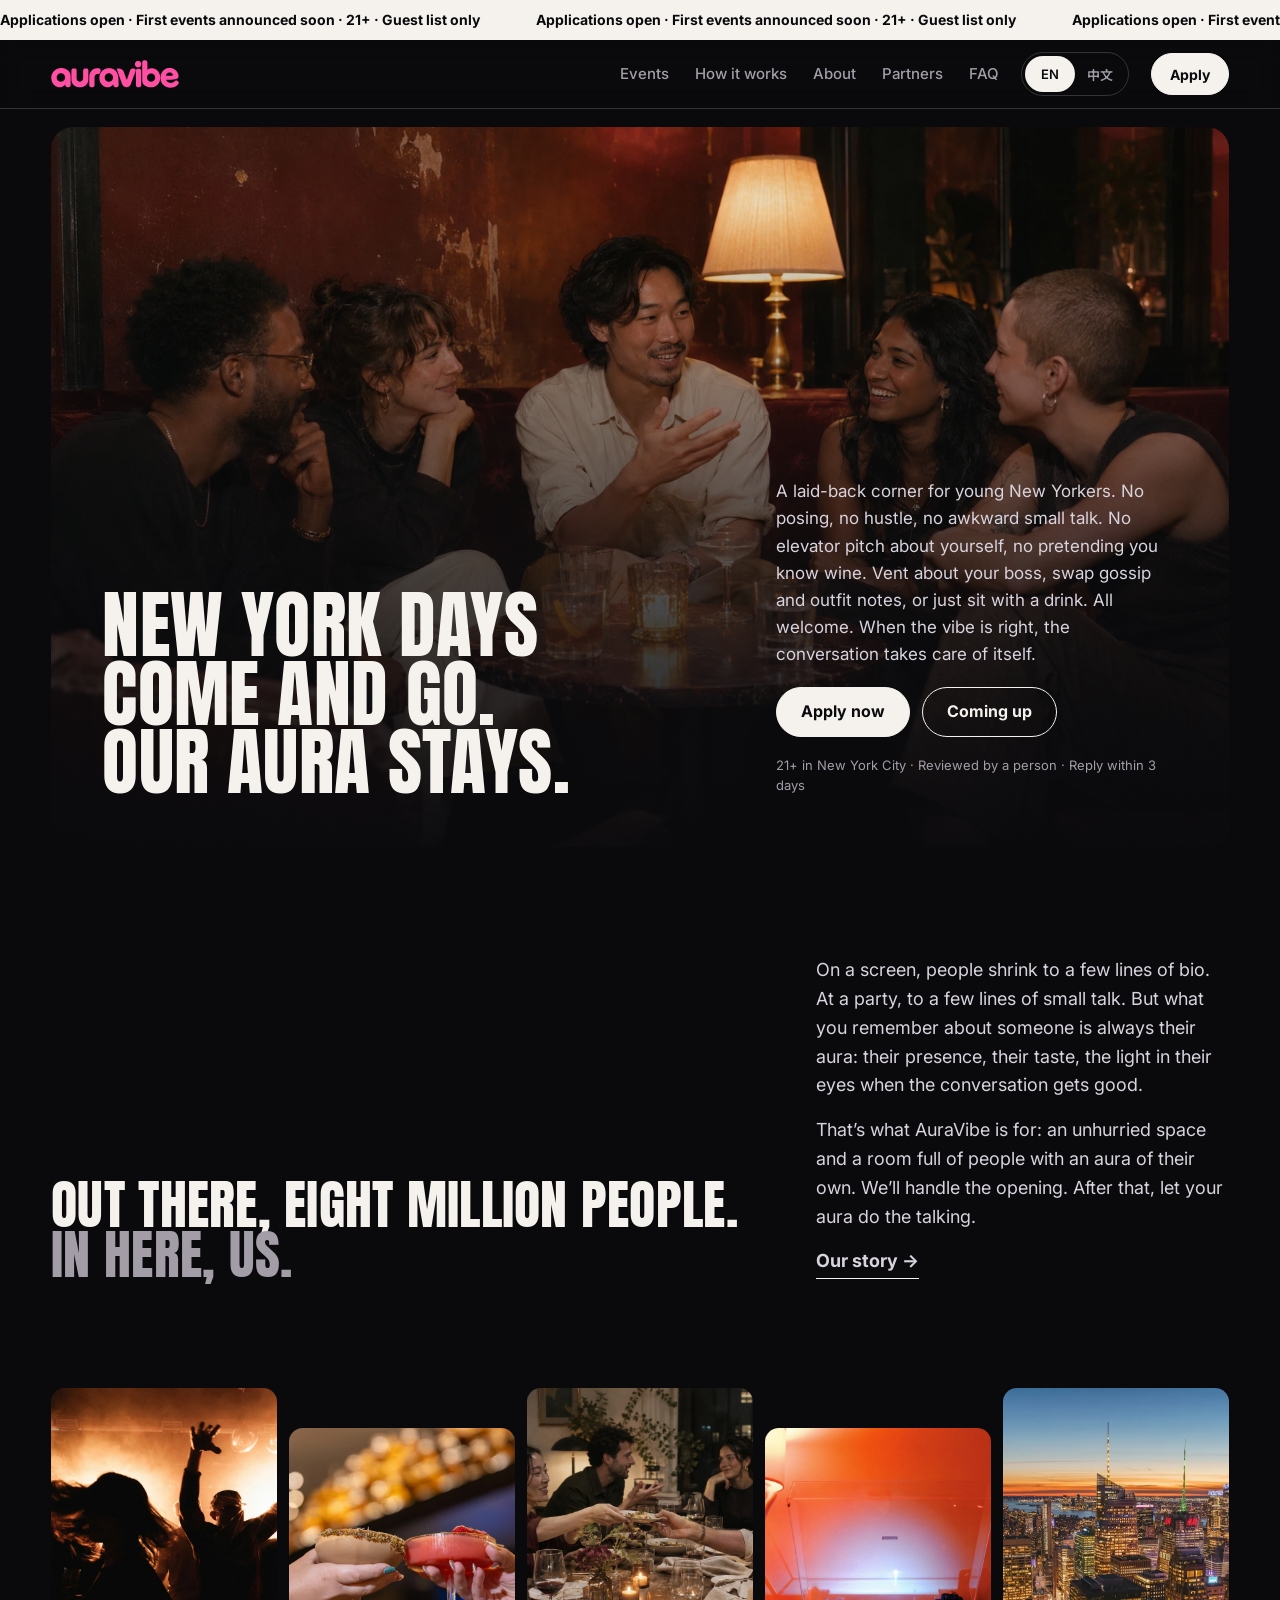
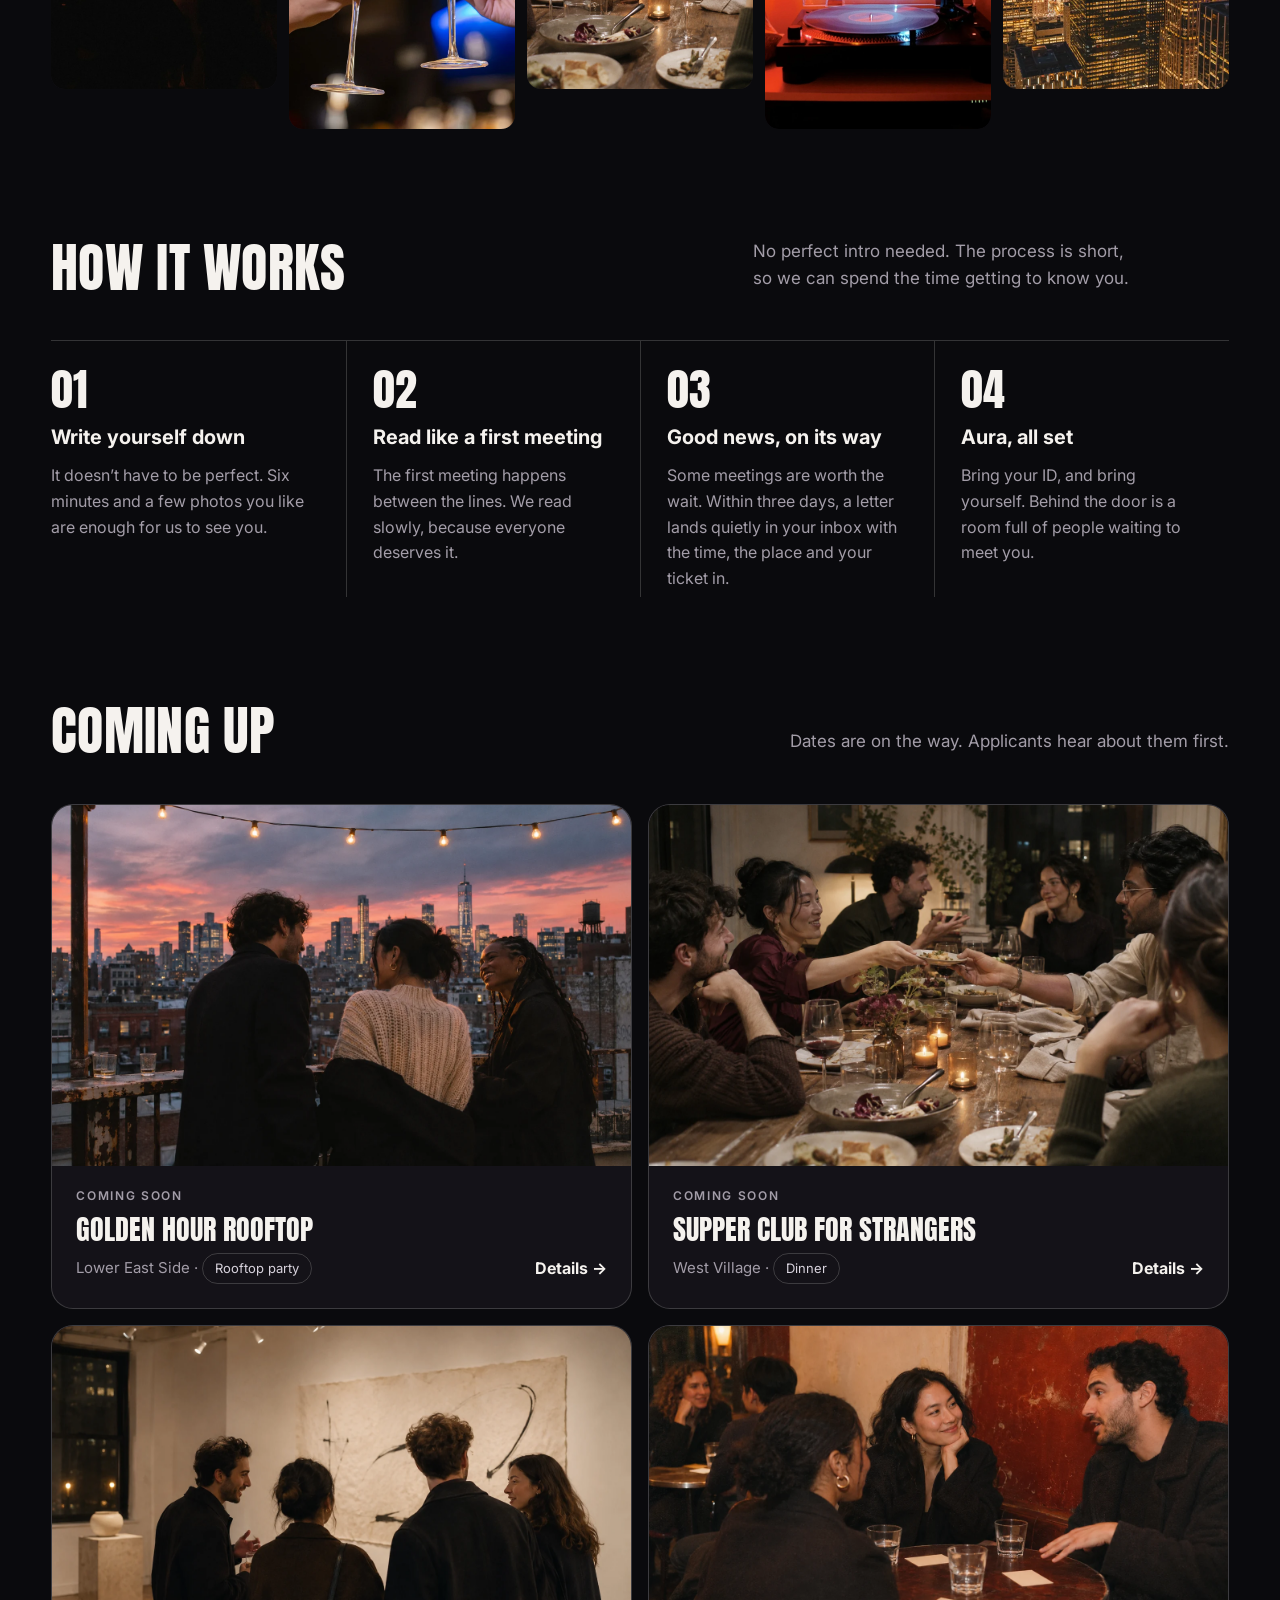
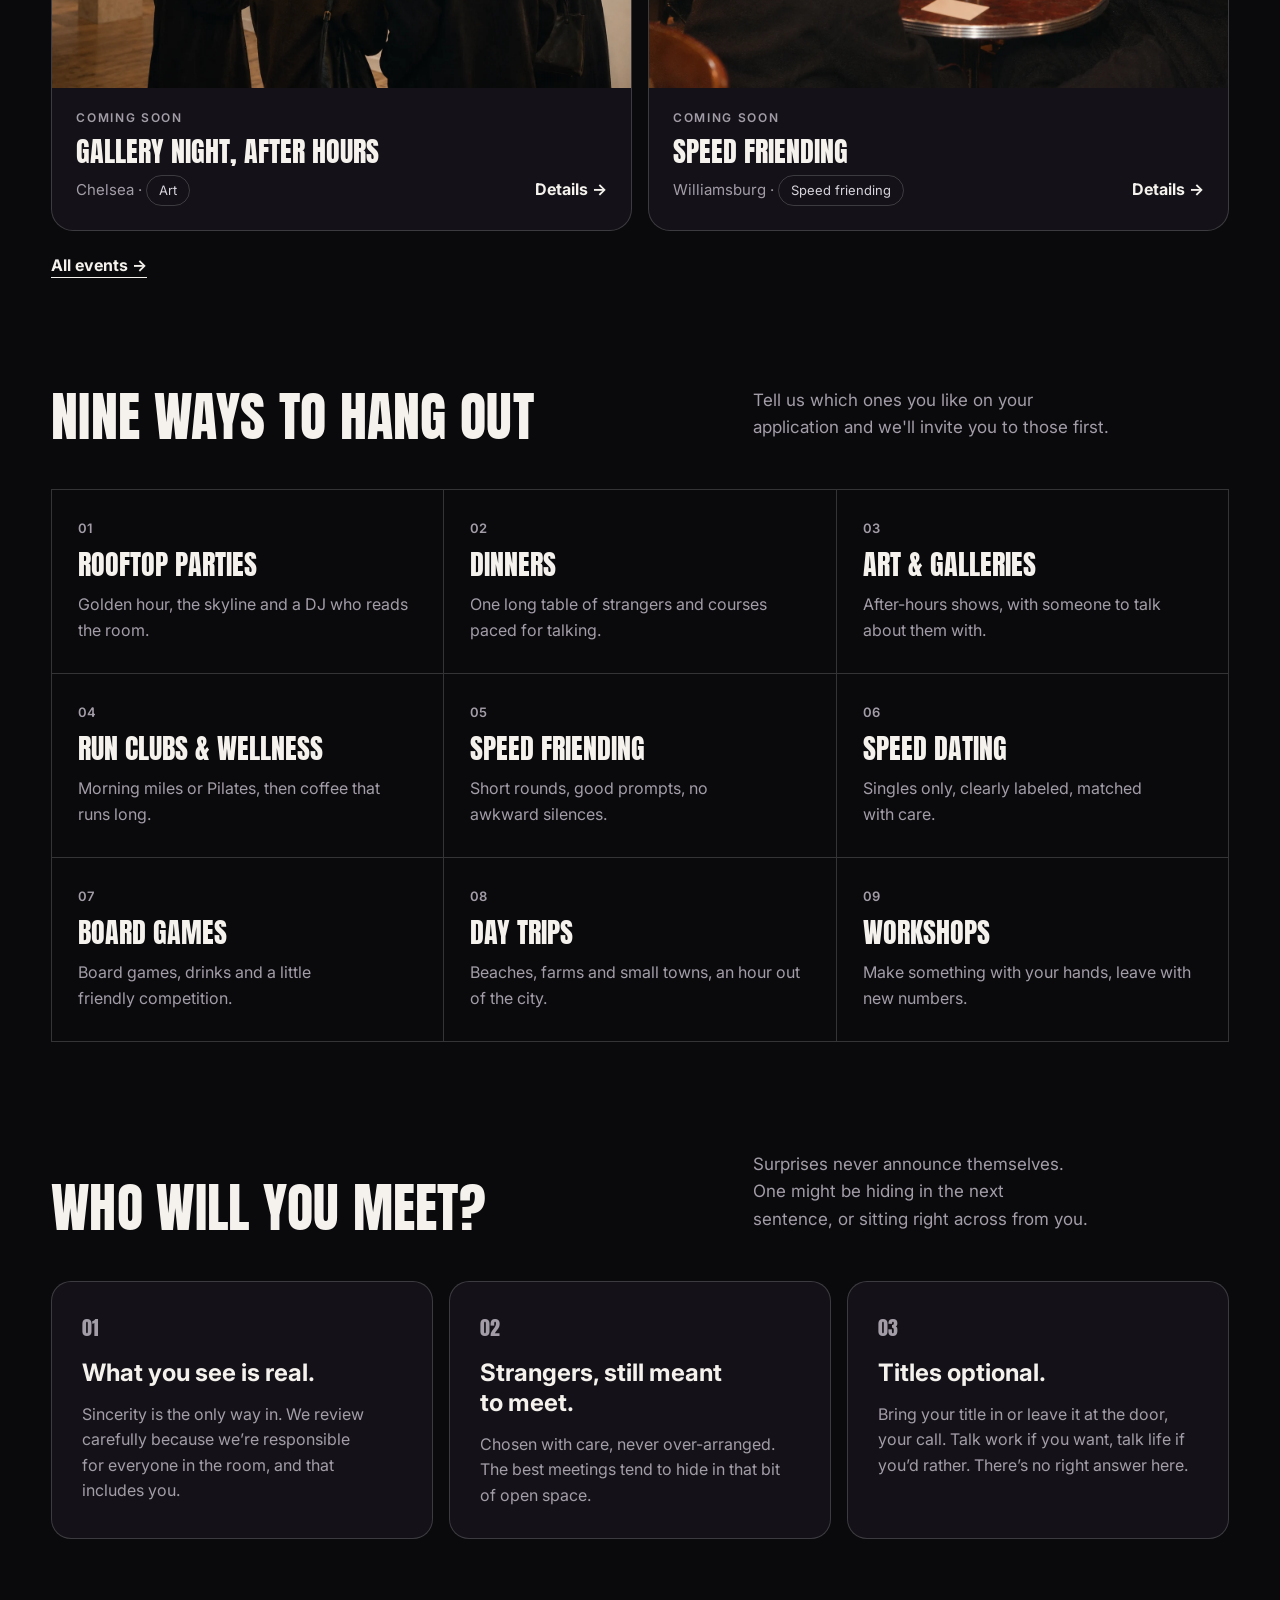
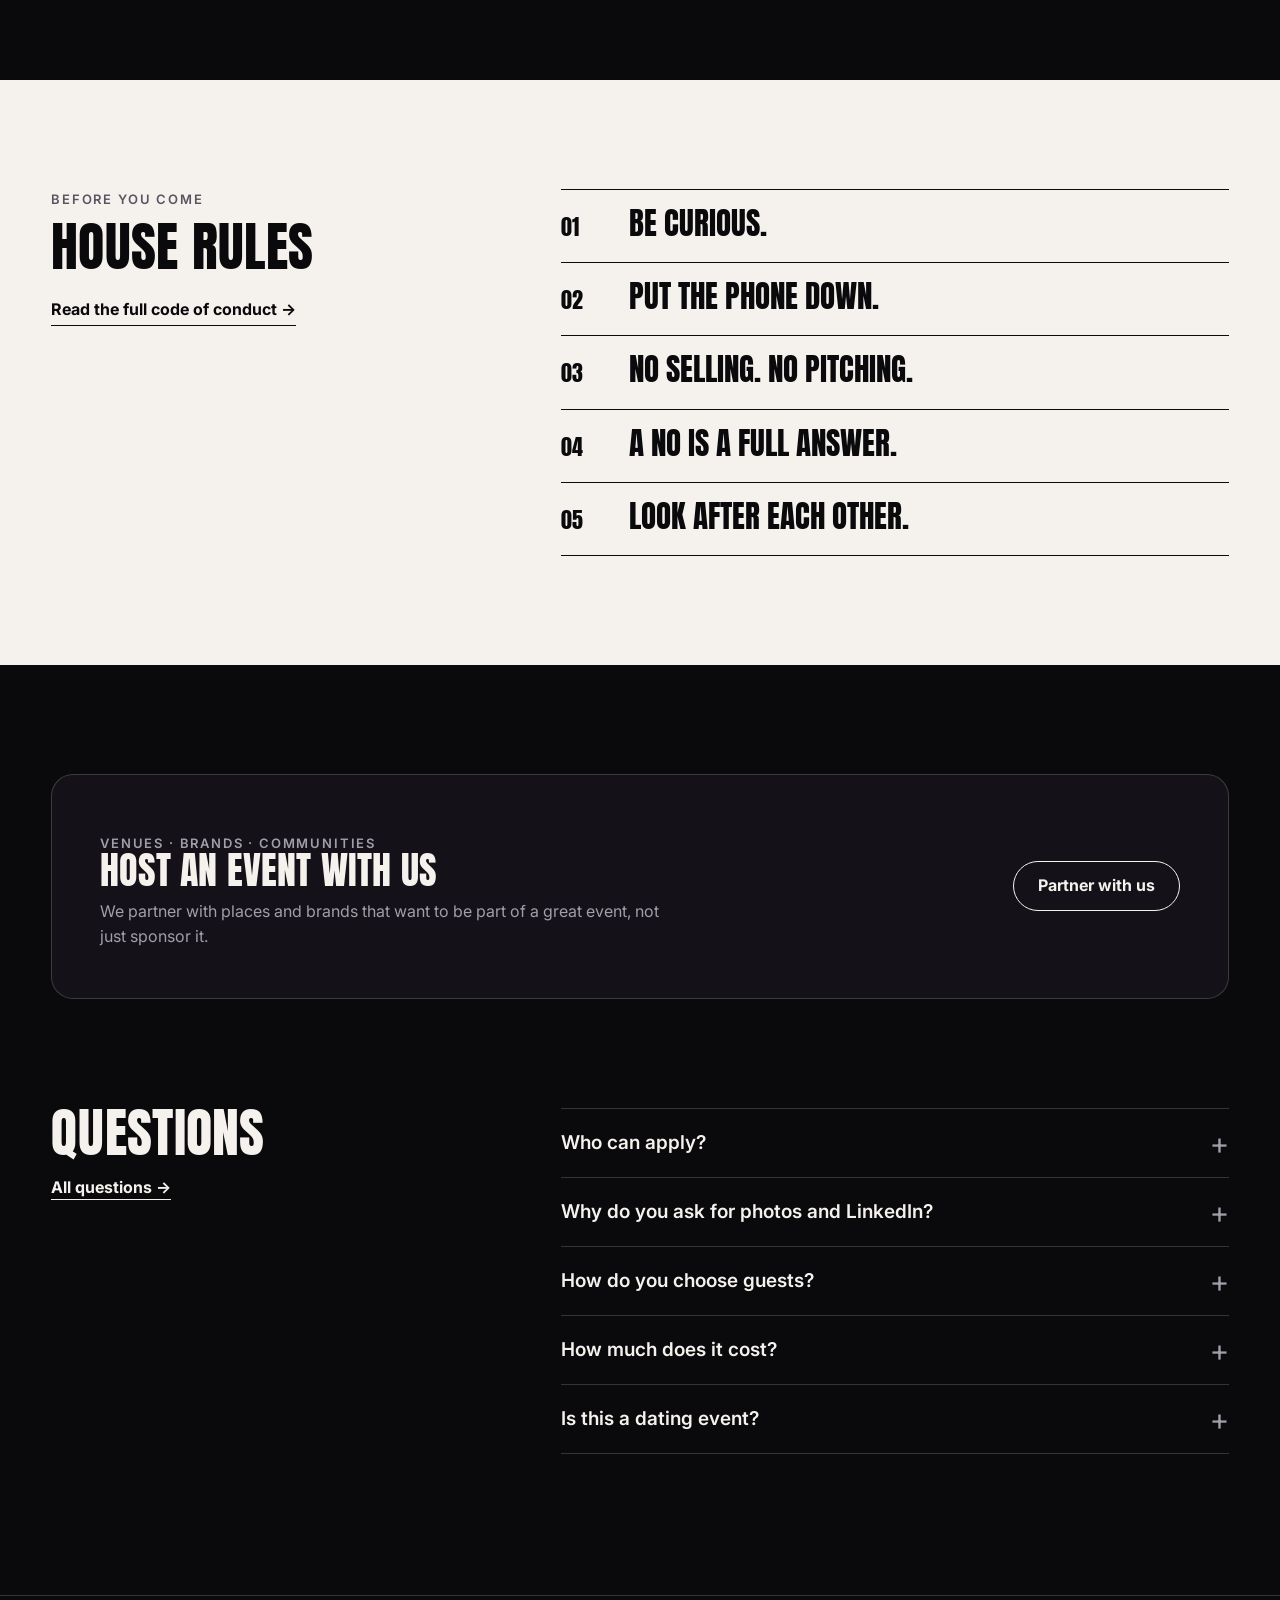
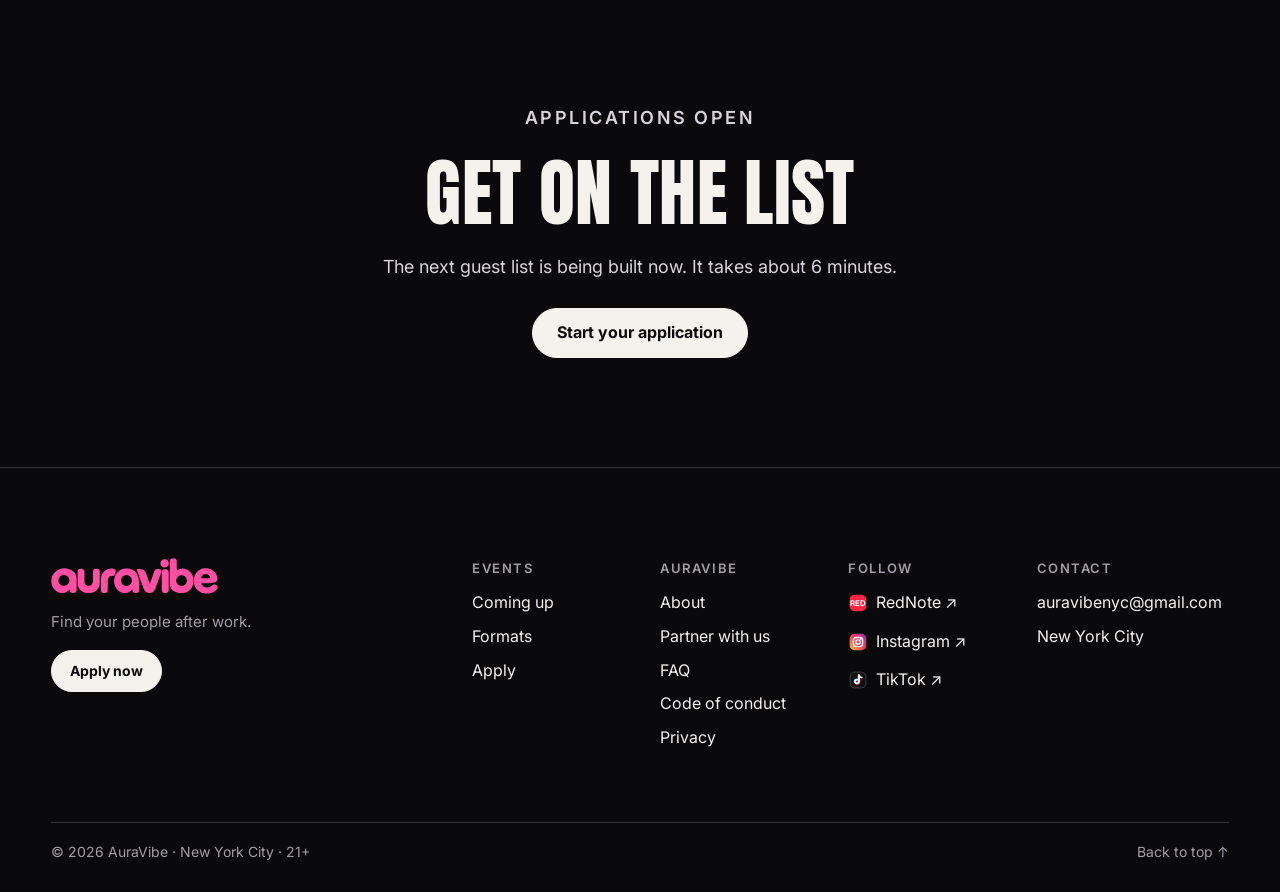
==== commit 96d1f423: "Application now takes about 6 minutes everywhere; only the face photo is required Co-Authored-By: Cl" ====
--- a/index.html
+++ b/index.html
@@ -19,7 +19,7 @@
 <link rel="preconnect" href="https://fonts.googleapis.com">
 <link rel="preconnect" href="https://fonts.gstatic.com" crossorigin>
 <link href="https://fonts.googleapis.com/css2?family=Anton&family=Inter:wght@400;500;600;700&family=Noto+Sans+SC:wght@400;500;700;900&display=swap" rel="stylesheet">
-<link rel="stylesheet" href="assets/style.css?v=20261124e">
+<link rel="stylesheet" href="assets/style.css?v=20261124f">
 </head>
 <body>
 <a class="skip" href="#main">Skip to content</a>
@@ -103,10 +103,10 @@
     <div><h2 class="disp" id="faq-h"><span data-t="en">Questions</span><span data-t="zh">常见问题</span></h2><p style="margin-top:18px"><a class="arrow" href="faq.html"><span data-t="en">All questions →</span><span data-t="zh">全部问题 →</span></a></p></div>
     <div class="qs"><details><summary><span data-t="en">Who can apply?</span><span data-t="zh">谁可以申请？</span></summary><p><span data-t="en">Anyone 21 or older who lives in or around New York. You'll need a valid photo ID at the door.</span><span data-t="zh">年满 21 岁、住在纽约或周边的人都可以申请。入场时需要出示有效的带照片证件。</span></p></details><details><summary><span data-t="en">Why do you ask for photos and LinkedIn?</span><span data-t="zh">为什么需要照片和 LinkedIn？</span></summary><p><span data-t="en">To keep every room real. We use them to confirm you are who you say you are and to check you in. They are never posted or shown to other guests.</span><span data-t="zh">为了保证现场每个人都真实可信。我们只用它们核实身份和入场核对，绝不会公开，也不会给其他嘉宾看。</span></p></details><details><summary><span data-t="en">How do you choose guests?</span><span data-t="zh">你们怎么挑选嘉宾？</span></summary><p><span data-t="en">Someone on our team reads every application and builds each guest list so the room works together: a good mix of interests, backgrounds and personalities. Not getting a spot one time doesn't mean you won't get the next.</span><span data-t="zh">团队成员会逐一阅读申请，让每一场的人彼此聊得来：兴趣、背景和性格都有好的搭配。这一场没排上，不代表下一场也不行。</span></p></details><details><summary><span data-t="en">How much does it cost?</span><span data-t="zh">费用是多少？</span></summary><p><span data-t="en">Each event is ticketed separately. Prices depend on the format and costs, and yours will be in your invite.</span><span data-t="zh">每场活动单独售票，费用会因活动形式和成本而不同，具体写在邀请函里。</span></p></details><details><summary><span data-t="en">Is this a dating event?</span><span data-t="zh">这是相亲活动吗？</span></summary><p><span data-t="en">Mostly no. AuraVibe is about friends and community. Events that are for singles only, like speed dating, are clearly labeled.</span><span data-t="zh">大部分不是。AuraVibe 主要是交朋友、拓展圈子。只限单身参加的活动（比如快速约会）会提前明确标注。</span></p></details></div>
   </section>
-  <section class="wrap pad sec cta" aria-labelledby="cta-h"><p class="eyebrow"><span data-t="en">Applications open</span><span data-t="zh">正在接受申请</span></p><h2 class="disp" id="cta-h"><span data-t="en">Get on the list</span><span data-t="zh">申请加入名单</span></h2><p><span data-t="en">The next guest list is being built now. It takes about 8 minutes.</span><span data-t="zh">下一场的宾客名单正在组建中，申请大约只要 8 分钟。</span></p><a class="btn solid" href="apply.html"><span data-t="en">Start your application</span><span data-t="zh">开始申请</span></a></section>
+  <section class="wrap pad sec cta" aria-labelledby="cta-h"><p class="eyebrow"><span data-t="en">Applications open</span><span data-t="zh">正在接受申请</span></p><h2 class="disp" id="cta-h"><span data-t="en">Get on the list</span><span data-t="zh">申请加入名单</span></h2><p><span data-t="en">The next guest list is being built now. It takes about 6 minutes.</span><span data-t="zh">下一场的宾客名单正在组建中，申请大约只要 6 分钟。</span></p><a class="btn solid" href="apply.html"><span data-t="en">Start your application</span><span data-t="zh">开始申请</span></a></section>
 
 </main>
-<div class="mbar" aria-hidden="true"><div class="in"><p><b><span data-t="en">Applications open</span><span data-t="zh">正在接受申请</span></b><small><span data-t="en">About 8 minutes · reply within 3 days</span><span data-t="zh">大约 8 分钟 · 3 天内回复</span></small></p><a class="btn solid" href="apply.html" tabindex="-1"><span data-t="en">Apply</span><span data-t="zh">申请加入</span></a></div></div>
+<div class="mbar" aria-hidden="true"><div class="in"><p><b><span data-t="en">Applications open</span><span data-t="zh">正在接受申请</span></b><small><span data-t="en">About 6 minutes · reply within 3 days</span><span data-t="zh">大约 6 分钟 · 3 天内回复</span></small></p><a class="btn solid" href="apply.html" tabindex="-1"><span data-t="en">Apply</span><span data-t="zh">申请加入</span></a></div></div>
 <footer>
   <div class="wrap pad">
     <div class="ftop">
@@ -125,6 +125,6 @@
     <div class="bar"><span><span data-t="en">© 2026 AuraVibe · New York City · 21+</span><span data-t="zh">© 2026 AuraVibe · 纽约 · 21 岁以上</span></span><a href="#" class="totop"><span data-t="en">Back to top ↑</span><span data-t="zh">回到顶部 ↑</span></a></div>
   </div>
 </footer>
-<script src="assets/app.js?v=20261124e"></script>
+<script src="assets/app.js?v=20261124f"></script>
 </body>
 </html>
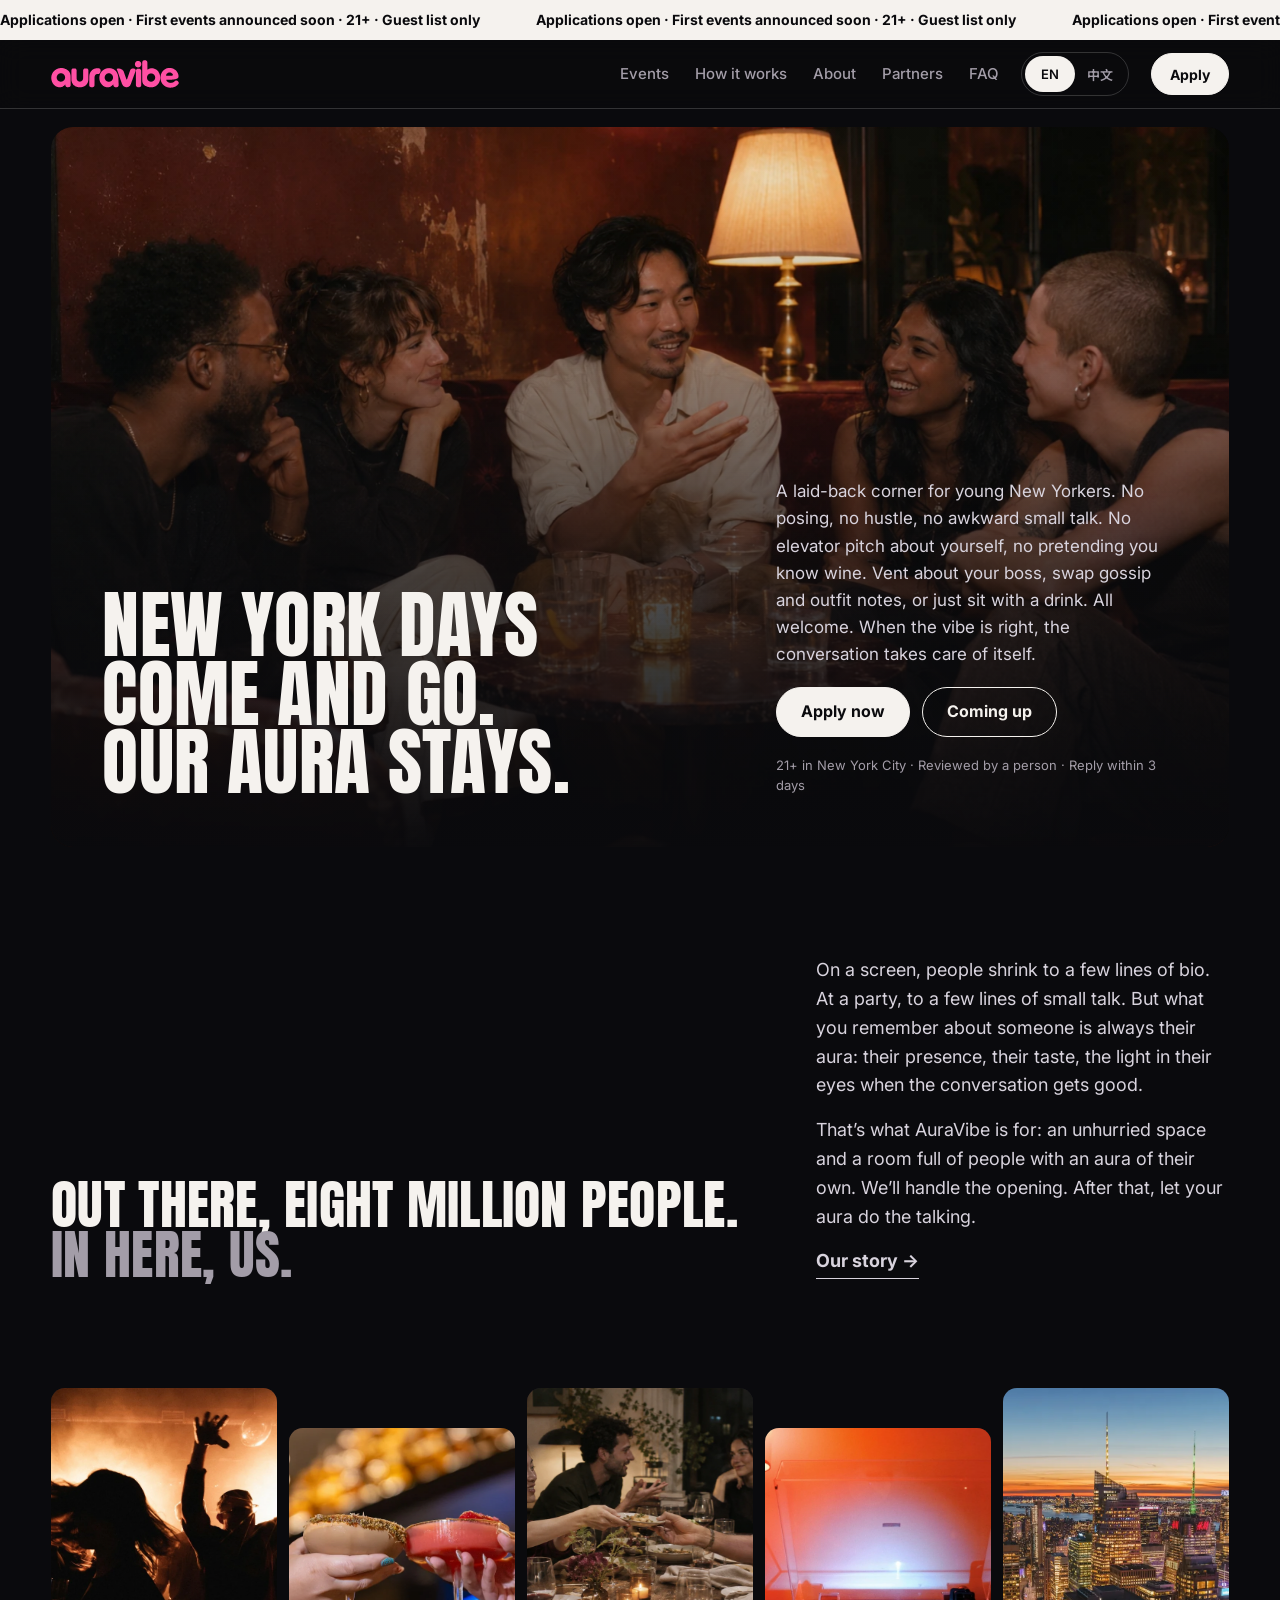
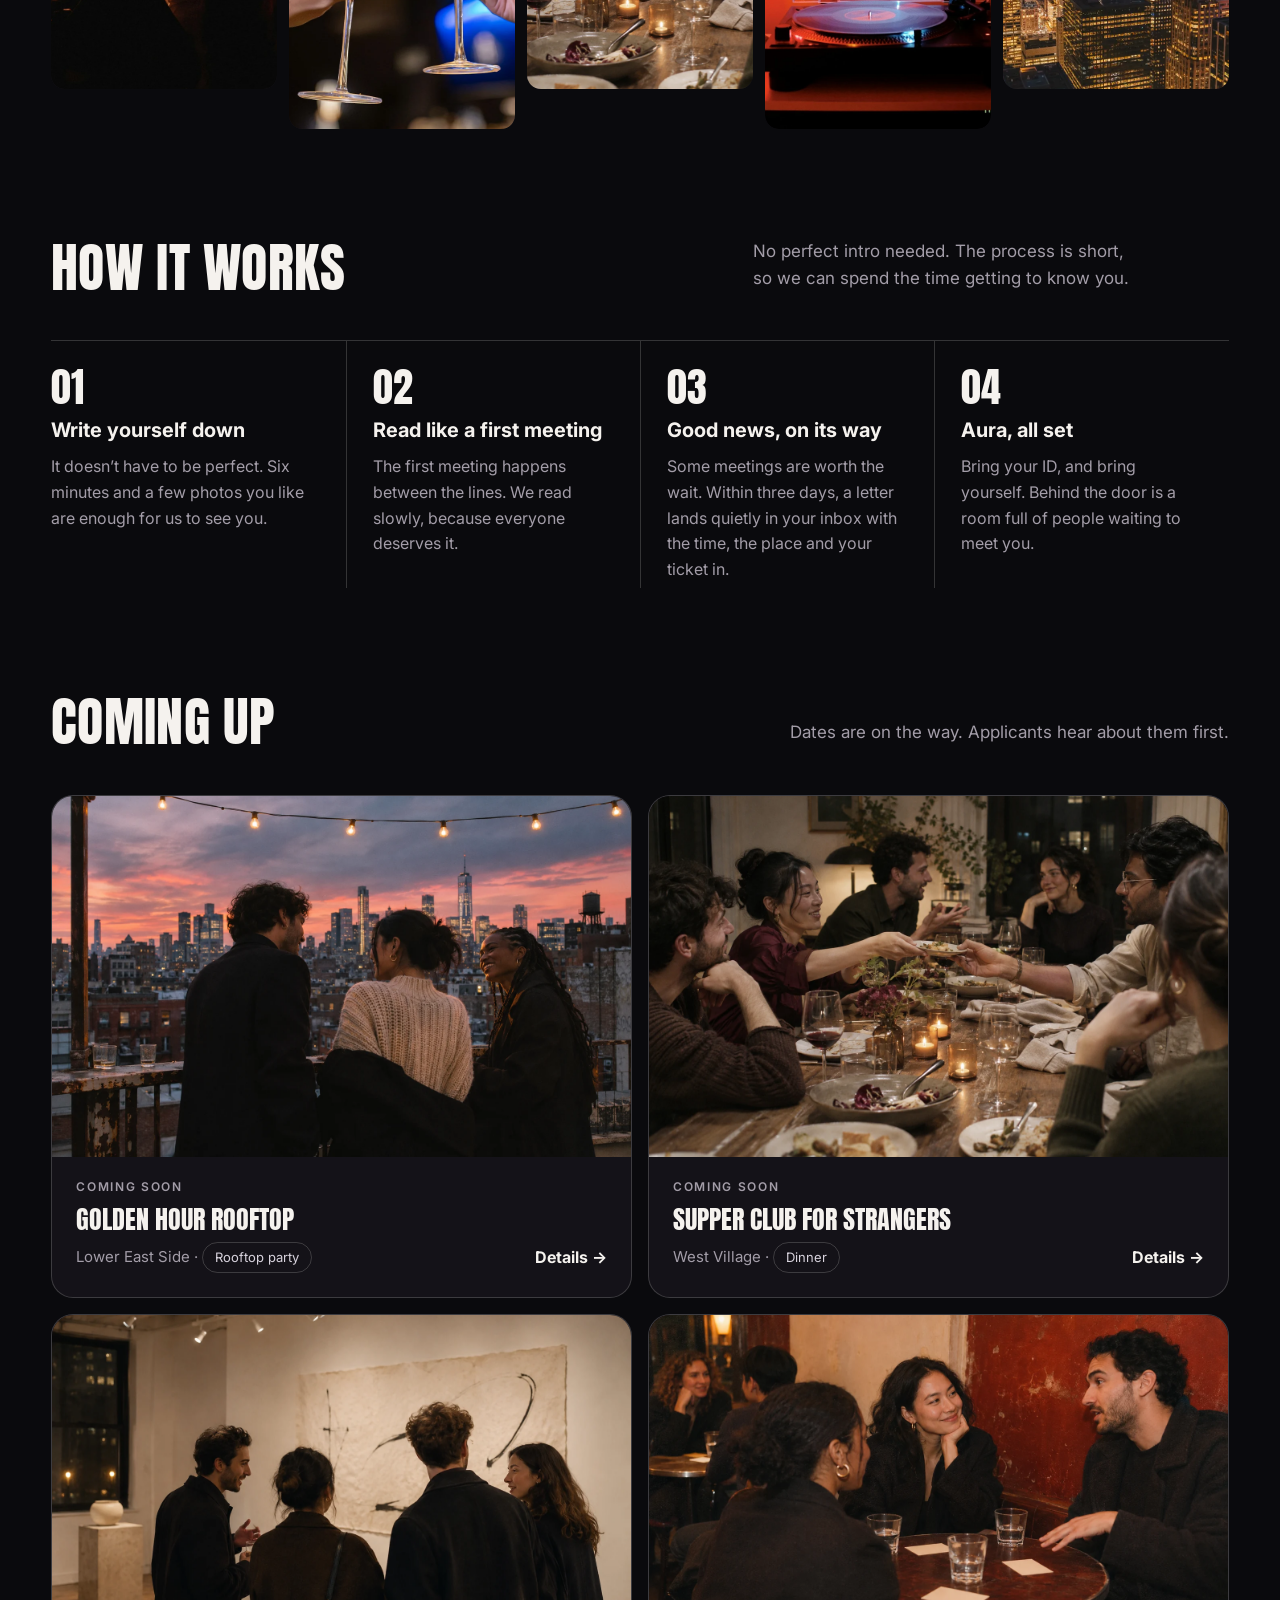
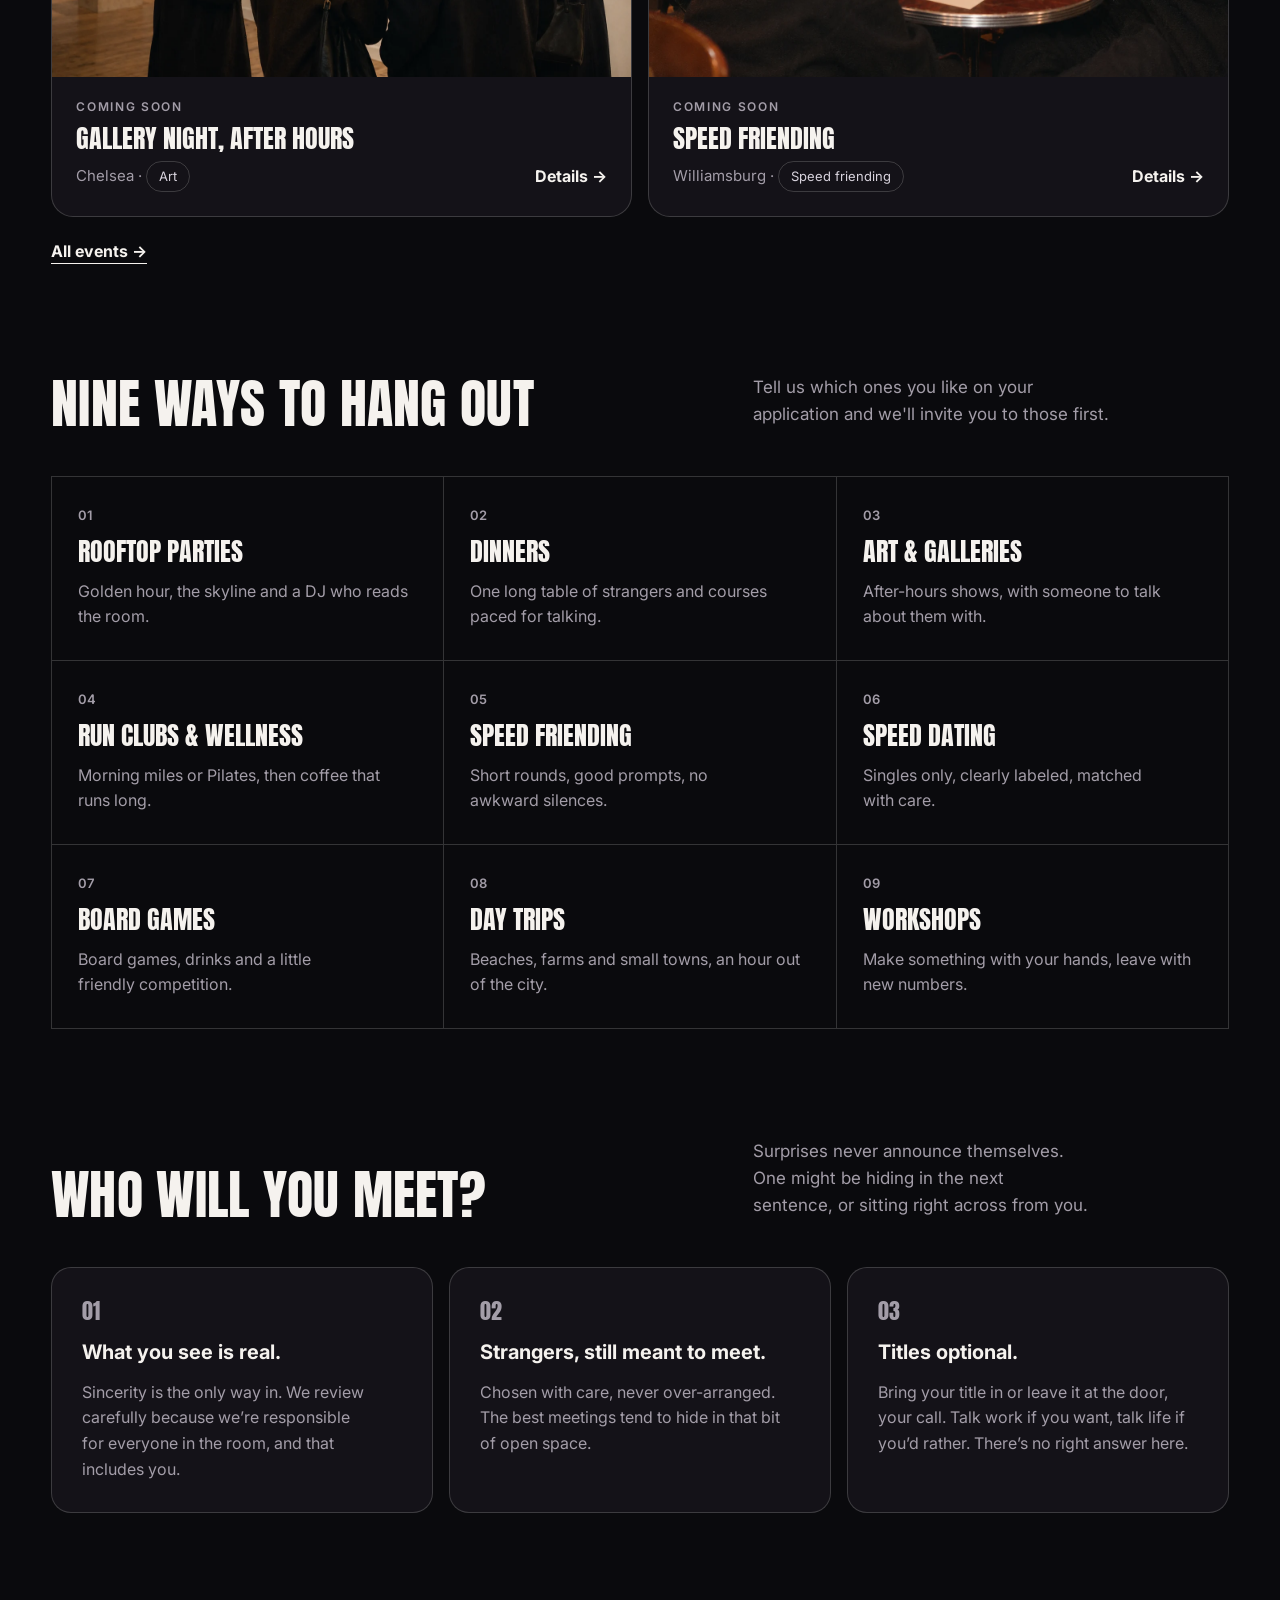
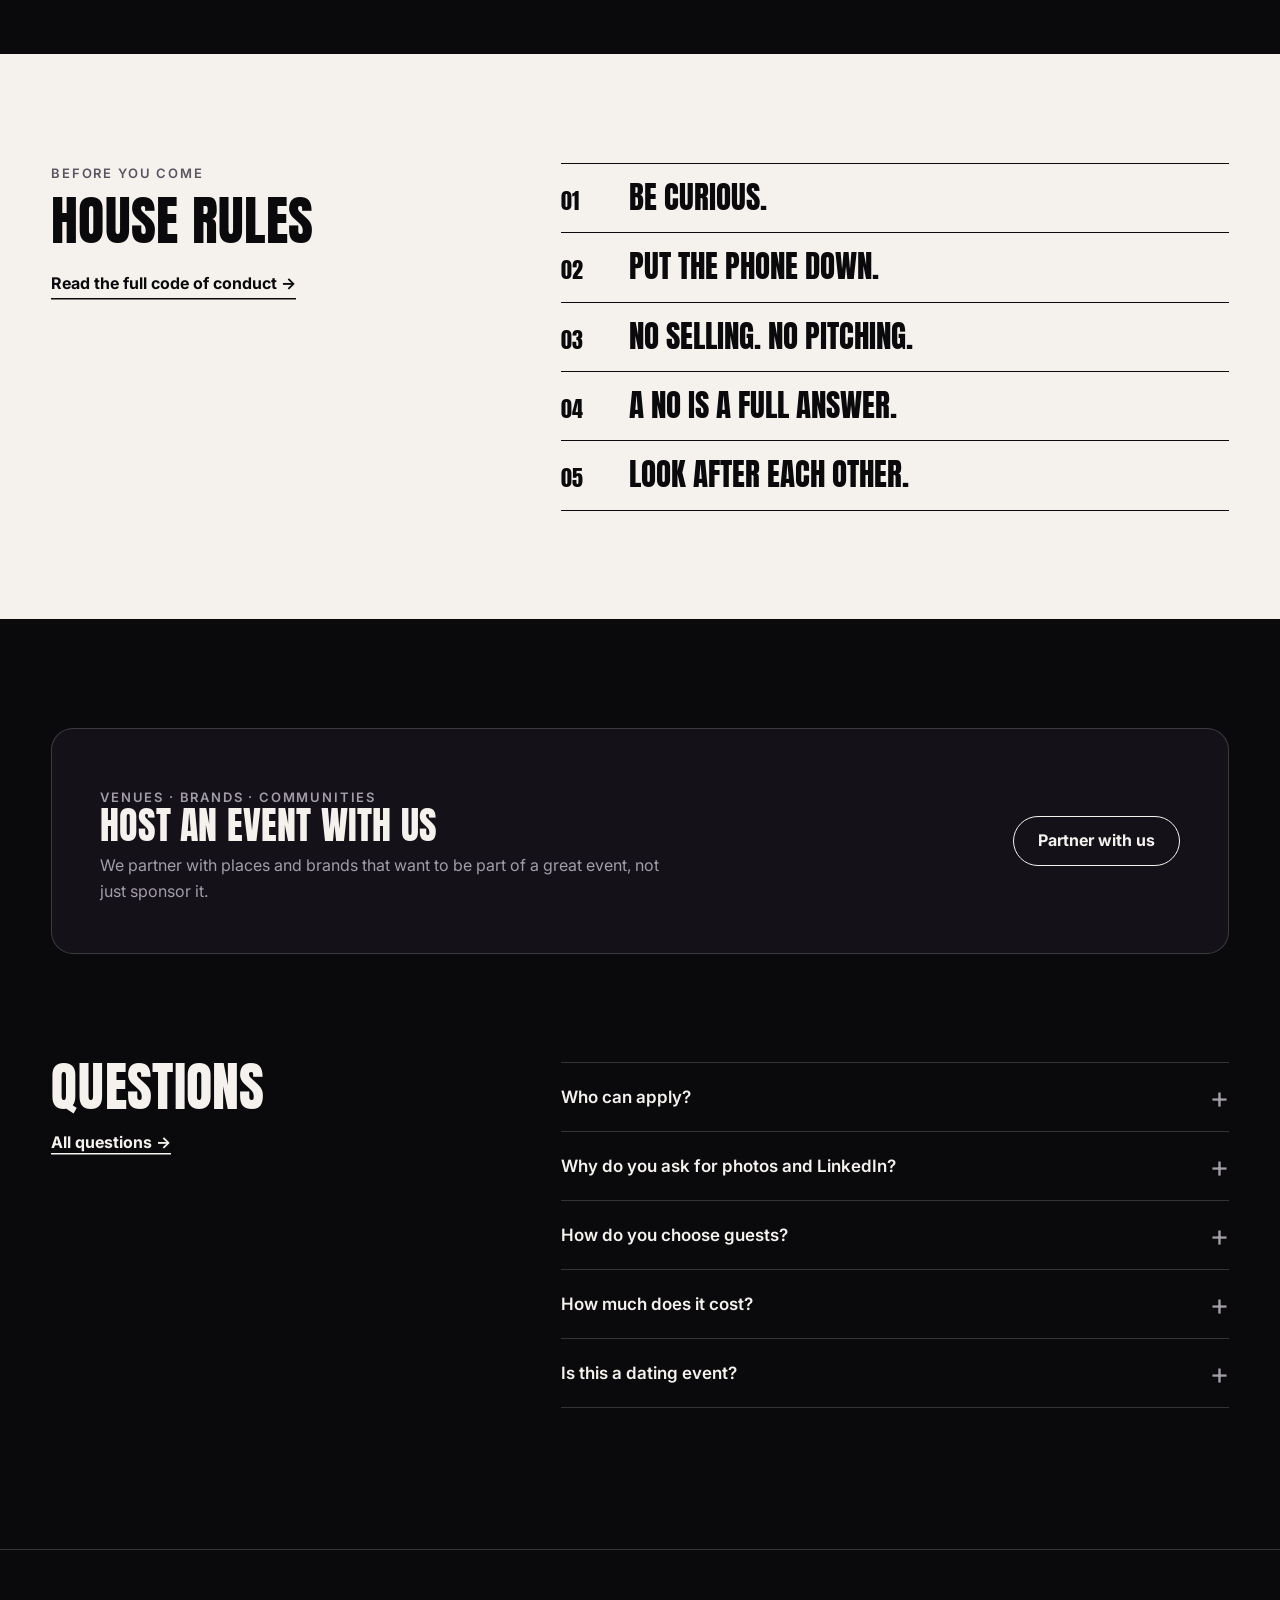
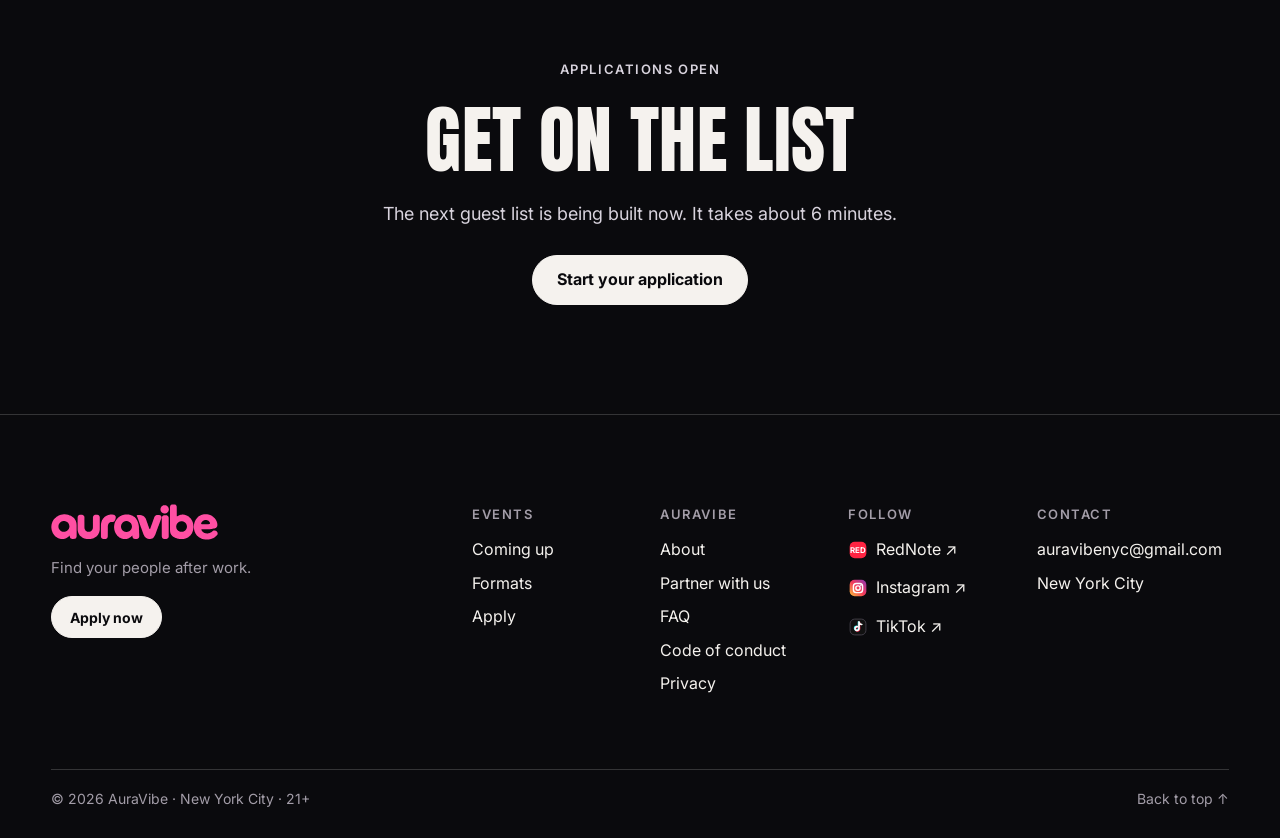
==== commit f73c273a: "Type scale v4 and site-wide motion - Unify card titles, number labels and body sizes across pages - " ====
--- a/index.html
+++ b/index.html
@@ -19,7 +19,8 @@
 <link rel="preconnect" href="https://fonts.googleapis.com">
 <link rel="preconnect" href="https://fonts.gstatic.com" crossorigin>
 <link href="https://fonts.googleapis.com/css2?family=Anton&family=Inter:wght@400;500;600;700&family=Noto+Sans+SC:wght@400;500;700;900&display=swap" rel="stylesheet">
-<link rel="stylesheet" href="assets/style.css?v=20261124f">
+<script>(function(d){try{if(!matchMedia("(prefers-reduced-motion: reduce)").matches){d.classList.add("js-motion");setTimeout(function(){if(!window.__avMotion)d.classList.remove("js-motion")},3500)}}catch(e){}})(document.documentElement)</script>
+<link rel="stylesheet" href="assets/style.css?v=20261124g">
 </head>
 <body>
 <a class="skip" href="#main">Skip to content</a>
@@ -125,6 +126,6 @@
     <div class="bar"><span><span data-t="en">© 2026 AuraVibe · New York City · 21+</span><span data-t="zh">© 2026 AuraVibe · 纽约 · 21 岁以上</span></span><a href="#" class="totop"><span data-t="en">Back to top ↑</span><span data-t="zh">回到顶部 ↑</span></a></div>
   </div>
 </footer>
-<script src="assets/app.js?v=20261124f"></script>
+<script src="assets/app.js?v=20261124g"></script>
 </body>
 </html>
--- a/assets/style.css
+++ b/assets/style.css
@@ -591,3 +591,107 @@
 }
 .panel .ptitle{font-size:clamp(32px,3.4vw,52px)}
 :root[data-lang=zh] .panel .ptitle{font-size:clamp(24px,2.3vw,34px)}
+
+/* ===== type scale v4: one size per level ===== */
+/* card titles: poster cards keep Anton in English */
+.ev h3,.formats h3,.offer h3{font-size:26px;line-height:1}
+:root[data-lang=zh] .ev h3,:root[data-lang=zh] .formats h3,:root[data-lang=zh] .offer h3{font-size:20px;font-weight:700;line-height:1.35}
+/* card titles: text cards */
+.room h3,.values h3,.team h3,.steps4 h3,.know h3{font-size:20px;font-weight:700;line-height:1.35}
+.article h2{font-size:22px;line-height:1.35}
+/* numbers */
+.steps4 b{font-size:40px}
+.room>div>b,.values>div>b,.rules ol>li>b,.sched>li>b,.article>section>b,.reach>li>b{font-size:22px;line-height:1.2}
+/* text */
+.reach>li{font-size:20px;line-height:1.45}
+.story .big{font-size:clamp(20px,1.9vw,26px);line-height:1.5}
+summary{font-size:17px}
+.cta .eyebrow{font-size:13px;letter-spacing:.12em}
+.ev .body p{font-size:15px;line-height:1.6}
+@media(max-width:560px){
+  .ev h3,.formats h3,.offer h3{font-size:23px}
+  :root[data-lang=zh] .ev h3,:root[data-lang=zh] .formats h3,:root[data-lang=zh] .offer h3{font-size:18px}
+  .room h3,.values h3,.team h3,.steps4 h3,.know h3{font-size:18px}
+  .article h2{font-size:20px}
+  .steps4 b{font-size:32px}
+  .room>div>b,.values>div>b,.rules ol>li>b,.sched>li>b,.article>section>b,.reach>li>b{font-size:20px}
+  .reach>li{font-size:18px}
+  summary{font-size:16px}
+  .sh p{font-size:16px}
+}
+
+/* ===== motion v1 ===== */
+@view-transition{navigation:auto}
+::view-transition-old(root),::view-transition-new(root){animation-duration:.32s}
+:root{--ease:cubic-bezier(.22,1,.36,1)}
+/* reading progress */
+.progress-bar{position:fixed;left:0;top:0;height:2px;width:100%;background:var(--ink);opacity:.75;transform-origin:0 50%;transform:scaleX(0);z-index:60;pointer-events:none}
+/* header hides on the way down, returns on the way up */
+.nav{transition:transform .4s var(--ease)}
+.nav.hide{transform:translateY(-100%)}
+/* buttons */
+.btn{transition:background .2s,color .2s,border-color .2s,transform .3s var(--ease),box-shadow .3s var(--ease),translate .35s var(--ease)}
+.btn:active{transform:scale(.96);transition-duration:.08s}
+@media(hover:hover){
+  .btn:hover{transform:translateY(-2px)}
+  .btn:hover:active{transform:translateY(0) scale(.96)}
+}
+/* link underlines */
+.nav nav a{position:relative}
+.nav nav a::after{content:"";position:absolute;left:0;right:0;bottom:-6px;height:1.5px;background:currentColor;transform:scaleX(0);transform-origin:right;transition:transform .35s var(--ease)}
+.nav nav a:hover::after,.nav nav a[aria-current=page]::after,.nav nav a.on::after{transform:scaleX(1);transform-origin:left}
+.arrow{border-bottom:0;padding-bottom:3px;background:linear-gradient(currentColor,currentColor) 0 100%/100% 1.5px no-repeat}
+@keyframes uline{0%{background-size:100% 1.5px;background-position:100% 100%}45%{background-size:0 1.5px;background-position:100% 100%}46%{background-position:0 100%}100%{background-size:100% 1.5px;background-position:0 100%}}
+@media(hover:hover){.arrow:hover{animation:uline .7s var(--ease)}}
+footer a:not(.btn){transition:color .2s}
+/* cards */
+.ev{transition:border-color .25s,transform .45s var(--ease)}
+.ev .photo-img,.strip .photo-img{transition:transform .9s var(--ease)}
+.room>div,.values>div,.offer>div,.formats>div,.know>div{transition:transform .45s var(--ease),border-color .3s,background-color .3s}
+@media(hover:hover){
+  .ev:hover{transform:translateY(-6px)}
+  .ev:hover .photo-img,.strip .ph:hover .photo-img{transform:scale(1.06)}
+  .room>div:hover,.values>div:hover,.offer>div:hover,.know>div:hover{transform:translateY(-4px);border-color:rgba(245,242,238,.4)}
+  .formats>div:hover{background-color:var(--panel)}
+}
+/* FAQ: plus turns into a cross */
+summary::after{transition:transform .35s var(--ease),color .2s}
+details[open] summary::after{content:"+";transform:rotate(45deg);color:var(--ink)}
+@media(hover:hover){summary:hover::after{color:var(--ink)}}
+/* marquee pauses under the cursor */
+.mq:hover .tr{animation-play-state:paused}
+
+/* --- entrance animations (only when motion is allowed; js adds .js-motion) --- */
+@keyframes rise{from{opacity:0;transform:translateY(.55em)}to{opacity:1;transform:none}}
+@keyframes fadeUp{from{opacity:0;transform:translateY(18px)}to{opacity:1;transform:none}}
+@keyframes heroIn{from{scale:1.16}to{scale:1.08}}
+.js-motion .hero>.ph .photo-img{scale:1.08;animation:heroIn 1.8s var(--ease) both}
+.js-motion .hero h1 .nb,.js-motion .hero h1 [data-t=en]{display:inline-block;animation:rise 1s var(--ease) both}
+.js-motion .hero h1 [data-t=zh]{display:inline}
+.js-motion .hero h1 .nb:nth-of-type(1){animation-delay:.15s}
+.js-motion .hero h1 .nb:nth-of-type(2){animation-delay:.27s}
+.js-motion .hero h1 .nb:nth-of-type(3){animation-delay:.39s}
+.js-motion .hero h1 .nb:nth-of-type(4){animation-delay:.51s}
+.js-motion .hero h1 [data-t=en]{animation-delay:.15s}
+.js-motion .hero .pitch>*{animation:fadeUp .9s var(--ease) both}
+.js-motion .hero .pitch>*:nth-child(1){animation-delay:.55s}
+.js-motion .hero .pitch>*:nth-child(2){animation-delay:.67s}
+.js-motion .hero .pitch>*:nth-child(3){animation-delay:.79s}
+.js-motion .rv{opacity:0;transform:translateY(26px);transition:opacity .9s var(--ease),transform .9s var(--ease);transition-delay:var(--d,0s)}
+.js-motion .rv.rv-in{opacity:1;transform:none}
+.js-motion .rv.rv-in:hover{transition-delay:0s}
+.strip .photo-img,.hero>.ph .photo-img{will-change:transform}
+@media(prefers-reduced-motion:reduce){
+  .nav,.btn,.ev,.ev .photo-img,.strip .photo-img,.room>div,.values>div,.offer>div,.know>div,summary::after{transition:none!important}
+  .btn:hover,.ev:hover,.room>div:hover,.values>div:hover,.offer>div:hover,.know>div:hover{transform:none!important}
+  .ev:hover .photo-img,.strip .ph:hover .photo-img{transform:none!important}
+  .arrow:hover{animation:none}
+  .progress-bar{display:none}
+}
+details.closing summary::after{transform:rotate(0)}
+.js-motion .phero>*,.js-motion .page-hd>*{animation:fadeUp .9s var(--ease) both}
+.js-motion .phero>*:nth-child(2),.js-motion .page-hd>*:nth-child(2){animation-delay:.1s}
+.js-motion .phero>*:nth-child(3),.js-motion .page-hd>*:nth-child(3){animation-delay:.2s}
+.js-motion .phero>*:nth-child(n+4),.js-motion .page-hd>*:nth-child(n+4){animation-delay:.3s}
+:root[data-lang=zh] .sh p,:root[data-lang=zh] .lead,:root[data-lang=zh] .phero .lead{text-wrap:pretty}
+@media(max-width:860px){.rules .in{row-gap:44px}}
